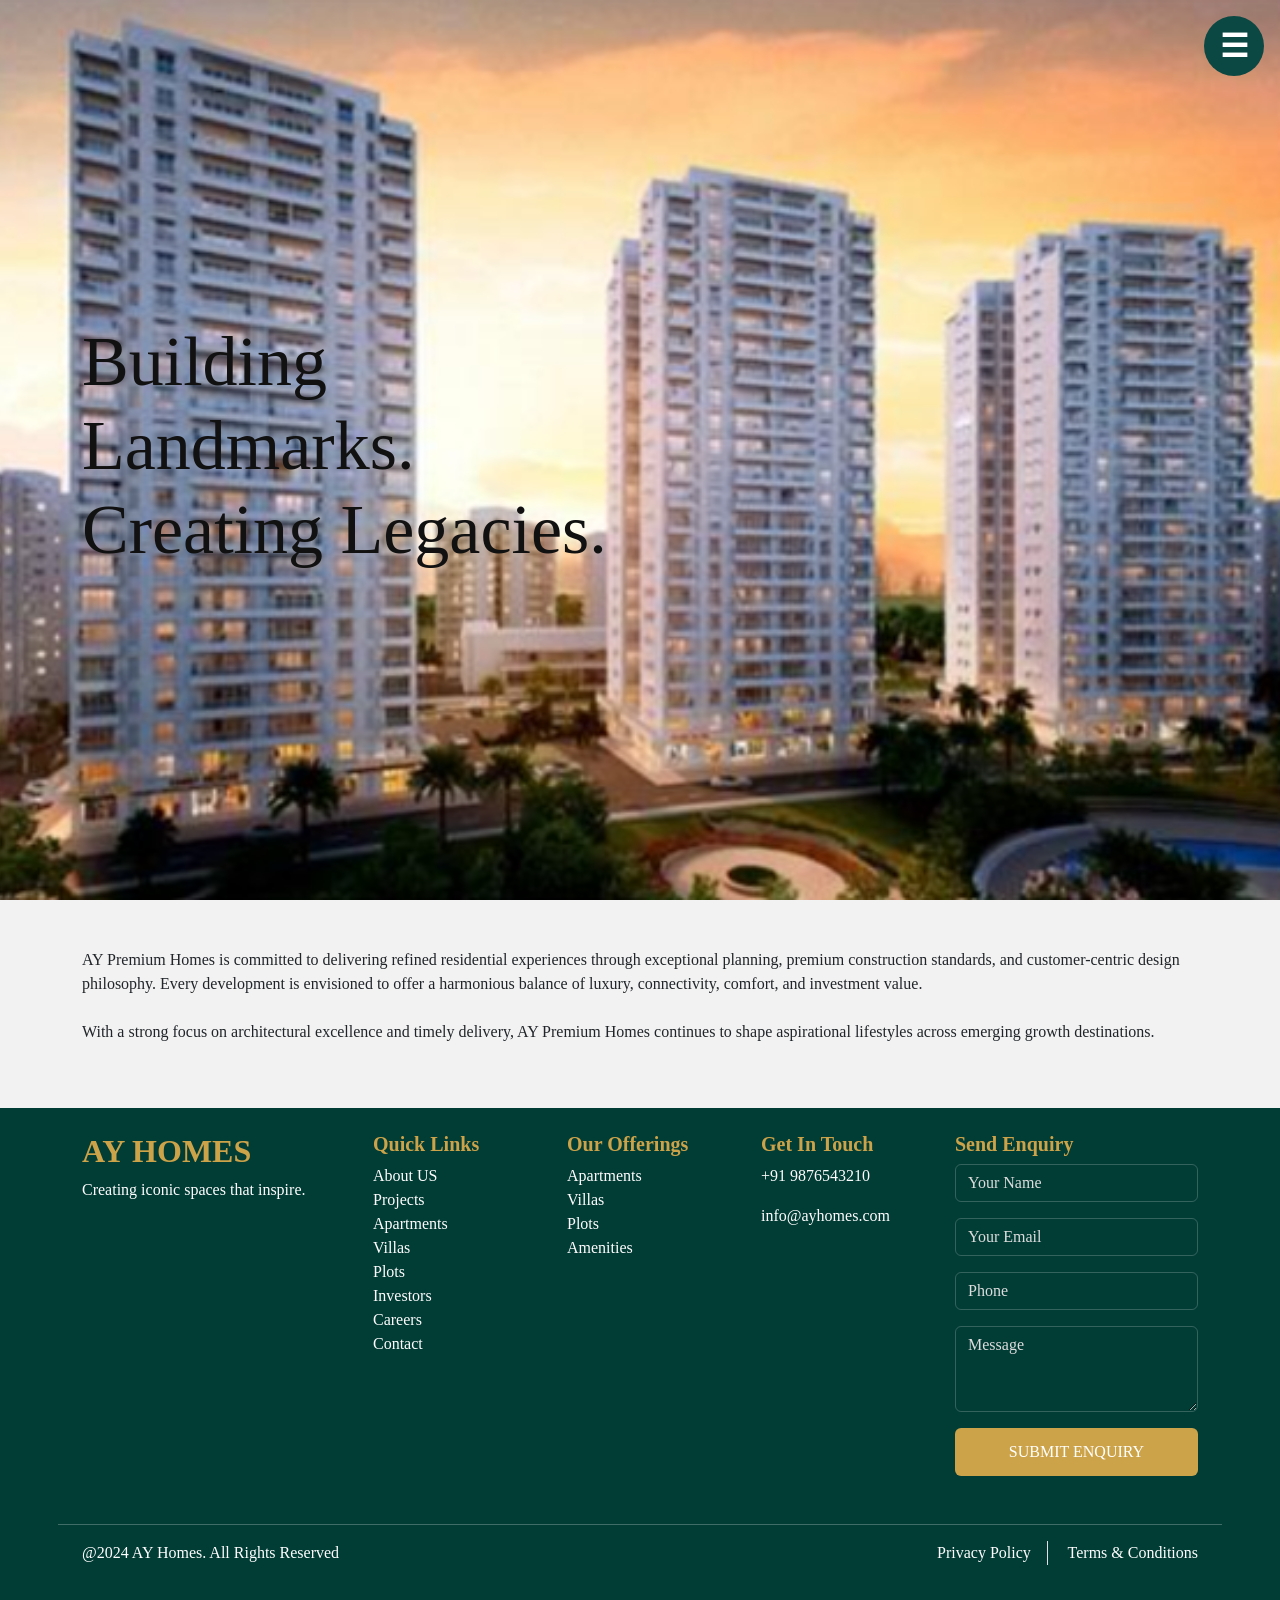
==== aboutus.html @ ff1062f6 "Added enquiry popup modal" ====
<!doctype html>
<html lang="en">
  <head>
    <meta charset="UTF-8" />
    <meta name="viewport" content="width=device-width, initial-scale=1.0" />
    <title>Real Estate about us</title>
    <link
      href="https://cdn.jsdelivr.net/npm/bootstrap@5.3.3/dist/css/bootstrap.min.css"
      rel="stylesheet"
    />
    <link
      rel="stylesheet"
      href="https://cdn.jsdelivr.net/npm/bootstrap-icons@1.11.3/font/bootstrap-icons.css"
    />

    <link rel="stylesheet" href="styles/style.css" />
  </head>
  <body>
    <div id="header"></div>

    <div class="overlay"></div>
    <section class="about-section">
      <div class="container position-relative">
        <div class="row align-items-center min-vh-100">
          <div class="col-lg-6 text-content pt-5 pt-lg-7 pb-5 pb-lg-7">
            <h1>
              Building Landmarks. <br />
              Creating Legacies.
            </h1>
          </div>

          <div class="col-lg-6"></div>
        </div>
      </div>
    </section>
    <section class="bg-grey py-5">
      <div class="container">
        <p>
          AY Premium Homes is committed to delivering refined residential experiences through exceptional planning, premium construction standards, and customer-centric design philosophy. Every development is envisioned to offer a harmonious balance of luxury, connectivity, comfort, and investment value.
        <br><br> 
        With a strong focus on architectural excellence and timely delivery, AY Premium Homes continues to shape aspirational lifestyles across emerging growth destinations.

        </p>
      </div>
    </section>
    <div id="footer"></div>
    <script src="./js/index.js"></script>
    <script src="https://cdn.jsdelivr.net/npm/bootstrap@5.3.3/dist/js/bootstrap.bundle.min.js"></script>
  </body>
</html>
---- styles/style.css ----
* {
    margin: 0;
    padding: 0;
    box-sizing: border-box;
}

body {
    font-family: cinzel;
}

/* nav button */
.offcanvas{
    background: #0B4843; 
}
.menu-circle {
  width: 60px;
  height: 60px;
  border: none;
  border-radius: 50%;
  background: #0B4843;
  color: #fff;
  font-size: 32px;
  font-weight: bold;
  cursor: pointer;
  position: fixed;
  top: 20px;
  right: 20px;
  z-index: 2000; /* stays above offcanvas */
}

.menu-link {
  color: white;
  text-decoration: none;
  display: block;
  padding: 12px 0;
  font-size: 18px;
}

.menu-link:hover{
    color: #ffd700;
}

/* Navbar */
.custom-navbar {
    position: absolute;
    width: 100%;
    z-index: 1000;
    padding-top: 20px;
}

.navbar-nav .nav-link {
    color: #222;
    font-weight: 600;
    font-size: 14px;
    margin: 0 10px;
}

 .enquiry-btn {
    background: #caab3c;
    color: #fff;
    padding: 12px 24px;
    border-radius: 4px;
    font-weight: 600;
}

.enquiry-btn:hover {
    background: #c4912e;
    color: #fff;
} 

/* side enquiry button */

.floating-buttons{
    position: fixed;
    bottom: 30px;
    right: 30px;
    display: flex;
    flex-direction: column;
    gap: 12px;
    z-index: 9999;
}

.float-btn{
    width: 55px;
    height: 55px;
    border-radius: 50%;
    display: flex;
    align-items: center;
    justify-content: center;
    color: #fff;
    font-size: 24px;
    text-decoration: none;
    box-shadow: 0 4px 10px rgba(0,0,0,.2);
    transition: .3s;
}

.float-btn:hover{
    transform: scale(1.1);
    color: #fff;
}

.enquiry-btn{
    background: #ffc107;
}

.whatsapp-btn{
    background: #25D366;
}

.chatbot-btn{
    background: #198754;
}

/* Hero */
.hero-section {
    position: relative;
    min-height: 70vh;
    background: url('../images/landingPage2.png') center center/cover no-repeat;
}

.about-section{
    position: relative;
    min-height: 100vh;
    background: url('../images/aboutus.png') center center/cover no-repeat;
}

.bg-grey {
    background-color: #f2f2f2;
}

.overlay {
    position: absolute;
    inset: 0;
    /* background:rgba(255,255,255,0.35); */
}

.text-content {
    z-index: 2;
}

.text-content h1 {
    font-size: 70px;
    line-height: 1.2;
    color: #111;
    font-weight: 300;
}

.text-content span {
    color: #caab3c;
    ;
}

.text-content p {
    font-size: 18px;
    color: #444;
    line-height: 1.8;
}

.explore-btn {
    background: #005c50;
    color: #fff;
    padding: 14px 28px;
    border-radius: 4px;
    font-weight: 600;
}

.explore-btn span {
    color: #caab3c;
}

.explore-btn:hover {
    background: #084843;
    color: #fff;
}

/* Stats Bar */
.stats-bar {
    position: absolute;
    bottom: 0;
    width: 100%;
    background: #004f46;
    color: #d8b46b;
    padding: 30px 0;
}

.stat-item {
    border-right: 1px solid rgba(255, 255, 255, 0.2);
}

.why-section col-lg-2{
border-right: 1px solid #d8b46b;
}

.stat-item:last-child {
    border-right: none;
}

.stat-item h2 {
    font-size: 42px;
    font-weight: 700;
}

.stat-item p {
    color: #fff;
    margin: 0;
    font-size: 14px;
    font-weight: 500;
}

.gold-line {
    /* width: 150px; */
    height: 2px;
    background: linear-gradient(to right,
            transparent,
            #d4af37,
            transparent);
    margin: 20px 0;
}

/* //////////////////////////////////////////////////// */

.section-title {
    font-weight: 600;
    letter-spacing: 1px;
}

.gold {
    color: #cda349;
}

.gold-link {
    color: #cda349;
    text-decoration: none;
    font-weight: 600;
}

.project-card {
    border: none;
    box-shadow: 0 3px 15px rgba(0, 0, 0, .08);
}

.project-card img {
    height: 250px;
    object-fit: cover;
}

.project-card a {
    color: #cda349;
    text-decoration: none;
    font-weight: 600;
}

.why-section {
    background: #faf8f3;
}

.why-section h6 {
    margin-top: 15px;
    font-weight: 600;
}

.amenities-section {
    background: #01463e;
    color: #fff;
}

.btn-gold {
    background: #cda349;
    color: #fff;
    border: none;
    padding: 12px 30px;
}

.btn-gold:hover {
    background: #b48b36;
    color: #fff;
}

.testimonial-card {
    background: #01463e;
    color: #fff;
    padding: 40px;
    border-radius: 15px;
    height: 100%;
}

.footer-section {
    background: #013c35;
    color: #fff;
}

.footer-section .form-control {
    background: transparent;
    border: 1px solid rgba(255, 255, 255, .2);
    color: #fff;
}

.footer-section .form-control::placeholder {
    color: #ddd;
}

.logo {
    color: #cda349;
    font-weight: 700;
}

/* enquiry modal */

.enquiry-floating{
    background: #ffc107;
    color: #fff;
    border-radius: 50%;
    display:flex;
    align-items:center;
    justify-content:center;
    font-size:24px;
    text-decoration:none;
    z-index:9999;
    box-shadow:0 5px 15px rgba(0,0,0,.2);
}

.enquiry-floating:hover{
    transform: scale(1.1);
    transition: .3s;
}


@media(max-width:768px) {

    .section-title {
        font-size: 24px;
    }

    .project-card img {
        height: 220px;
    }

    .testimonial-card {
        margin-top: 20px;
    }

      .text-content h1 {
        font-size: 40px;
    }

    .stats-bar {
        position: relative;
    }

    .stat-item {
        border-right: none;
        border-bottom: 1px solid rgba(255, 255, 255, 0.15);
        padding: 15px 0;
    }
}

@media (min-width: 992px) {
    .pt-lg-7 {
        padding-top: 8rem !important;
    }

    .pb-lg-7 {
        padding-bottom: 8rem !important;
    }
     .hero-section {
        height: 900px; /* Desktop */
    }
}
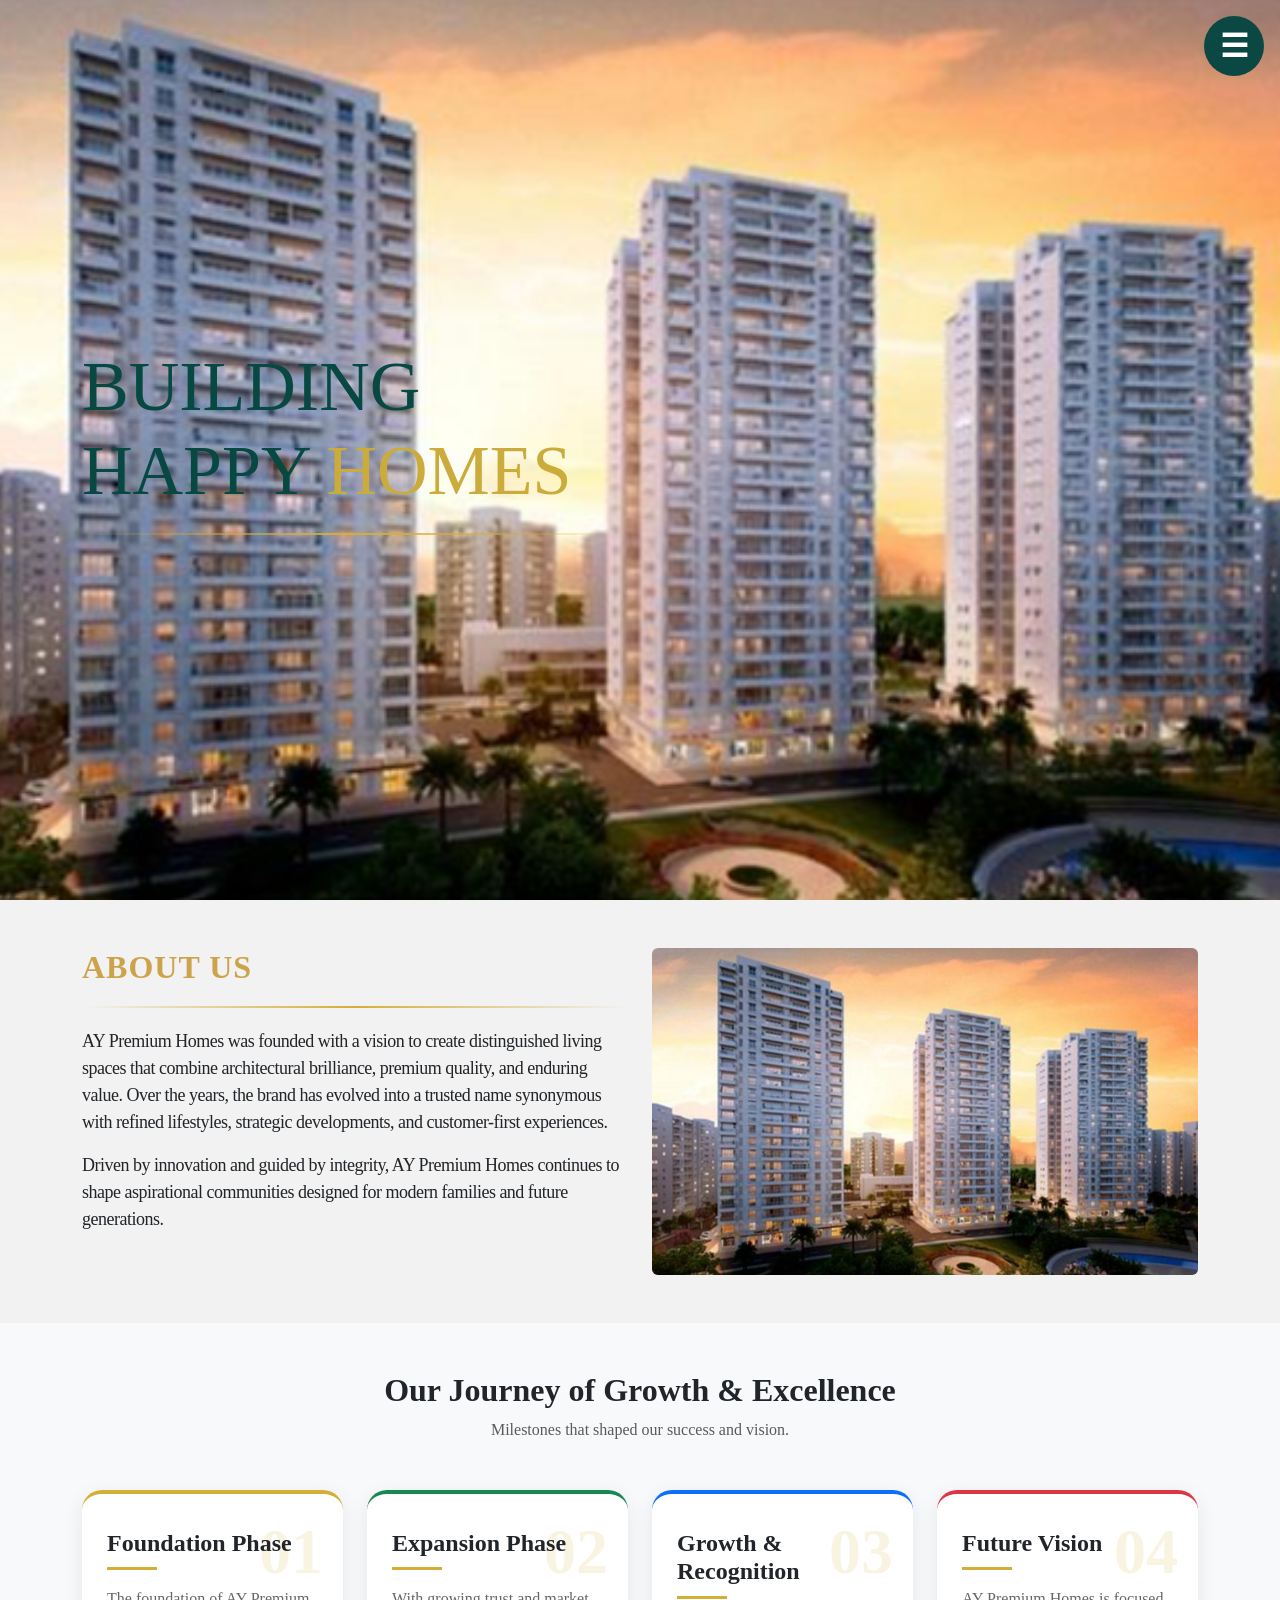
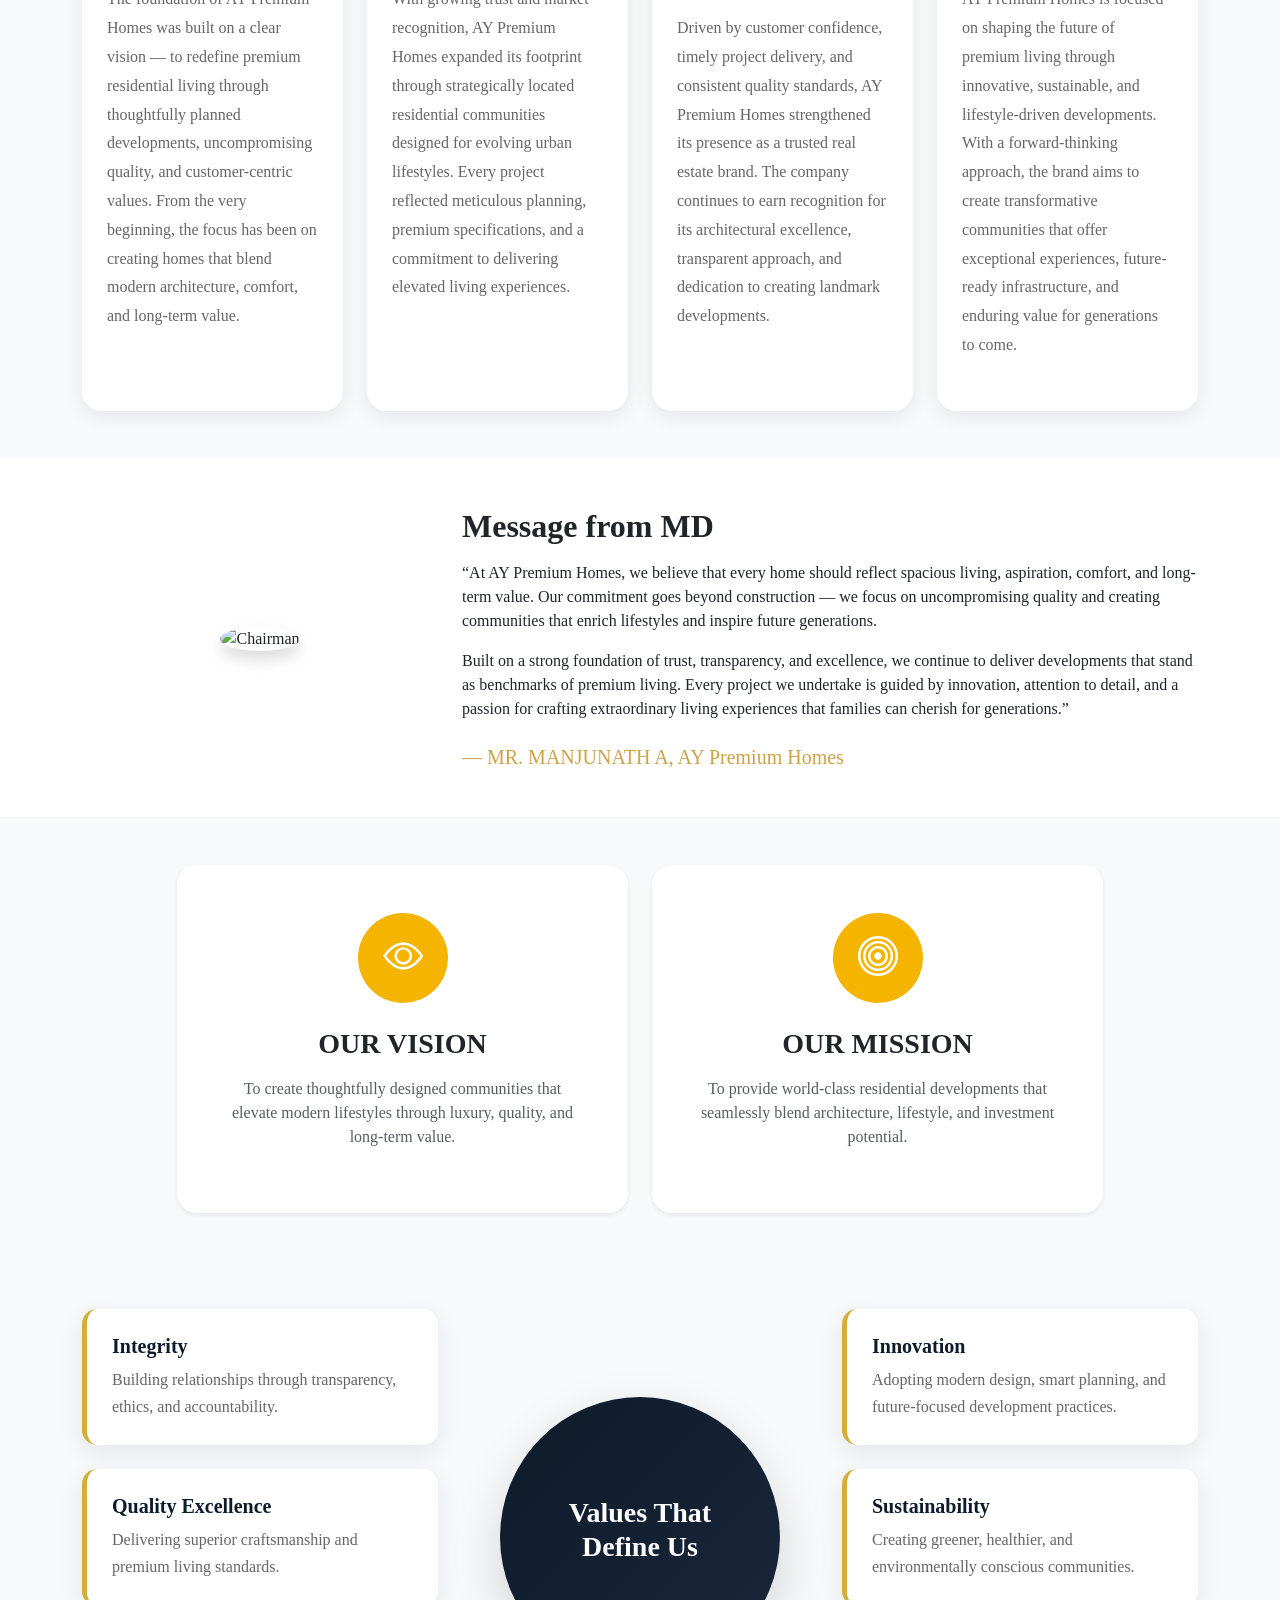
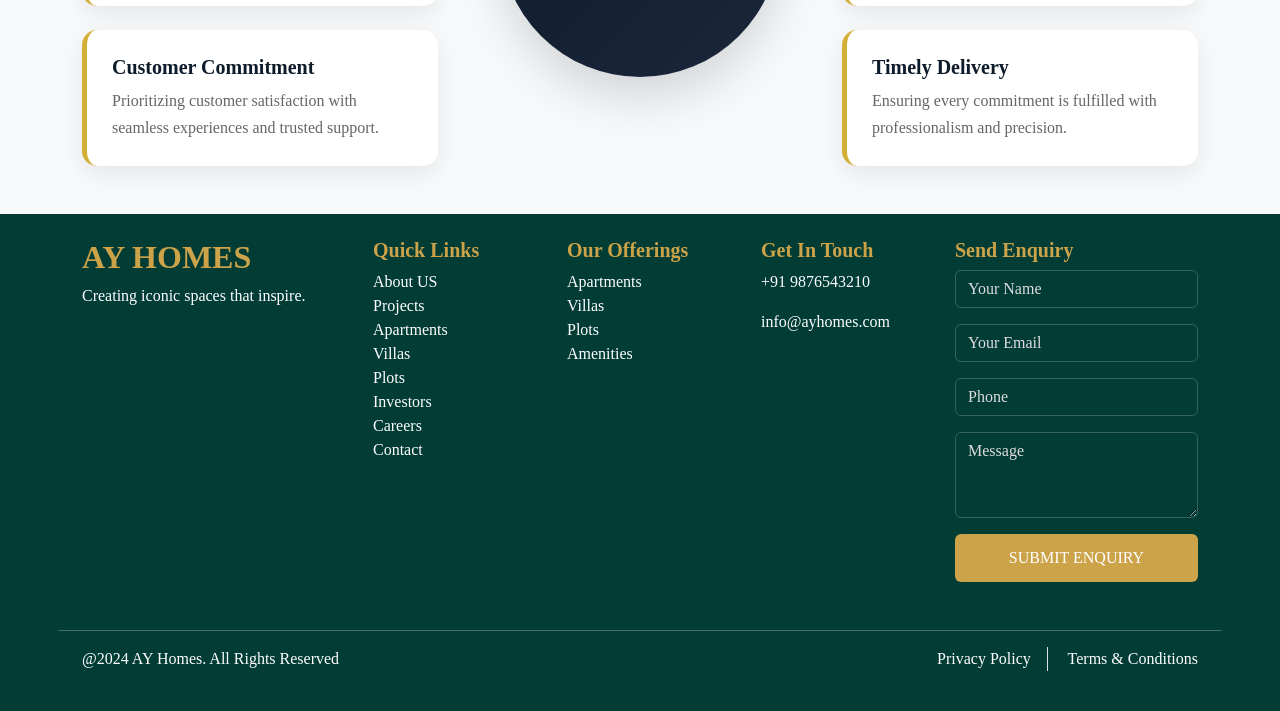
==== commit 83f063e2: "effects and about us added" ====
--- a/aboutus.html
+++ b/aboutus.html
@@ -1,50 +1,345 @@
 <!doctype html>
 <html lang="en">
-  <head>
-    <meta charset="UTF-8" />
-    <meta name="viewport" content="width=device-width, initial-scale=1.0" />
-    <title>Real Estate about us</title>
-    <link
-      href="https://cdn.jsdelivr.net/npm/bootstrap@5.3.3/dist/css/bootstrap.min.css"
-      rel="stylesheet"
-    />
-    <link
-      rel="stylesheet"
-      href="https://cdn.jsdelivr.net/npm/bootstrap-icons@1.11.3/font/bootstrap-icons.css"
-    />
-
-    <link rel="stylesheet" href="styles/style.css" />
-  </head>
-  <body>
-    <div id="header"></div>
-
-    <div class="overlay"></div>
-    <section class="about-section">
-      <div class="container position-relative">
-        <div class="row align-items-center min-vh-100">
-          <div class="col-lg-6 text-content pt-5 pt-lg-7 pb-5 pb-lg-7">
-            <h1>
-              Building Landmarks. <br />
-              Creating Legacies.
-            </h1>
-          </div>
-
-          <div class="col-lg-6"></div>
-        </div>
+
+<head>
+  <meta charset="UTF-8" />
+  <meta name="viewport" content="width=device-width, initial-scale=1.0" />
+  <title>Real Estate about us</title>
+  <link href="https://cdn.jsdelivr.net/npm/bootstrap@5.3.3/dist/css/bootstrap.min.css" rel="stylesheet" />
+  <link rel="stylesheet" href="https://cdn.jsdelivr.net/npm/bootstrap-icons@1.11.3/font/bootstrap-icons.css" />
+  <link rel="stylesheet" href="https://unpkg.com/aos@2.3.4/dist/aos.css">
+  <link rel="stylesheet" href="styles/style.css" />
+</head>
+
+<body>
+  <div id="header"></div>
+
+  <div class="overlay"></div>
+  <section class="about-section">
+    <div class="container position-relative">
+      <div class="row align-items-center min-vh-100">
+        <div class="col-lg-6 text-content pt-5 pt-lg-7 pb-5 pb-lg-7 ">
+          <h1 class="core-color" data-aos="zoom-in" data-aos-delay="100">
+            BUILDING HAPPY<span> HOMES</span>
+          </h1>
+          <div class="gold-line" data-aos="zoom-in" data-aos-delay="200"></div>
+        </div>
+
+
+        <div class="col-lg-6"></div>
       </div>
-    </section>
-    <section class="bg-grey py-5">
-      <div class="container">
-        <p>
-          AY Premium Homes is committed to delivering refined residential experiences through exceptional planning, premium construction standards, and customer-centric design philosophy. Every development is envisioned to offer a harmonious balance of luxury, connectivity, comfort, and investment value.
-        <br><br> 
-        With a strong focus on architectural excellence and timely delivery, AY Premium Homes continues to shape aspirational lifestyles across emerging growth destinations.
-
-        </p>
+    </div>
+  </section>
+  <section class="bg-grey py-5 aboutus-content" data-aos="fade-up">
+    <div class="container">
+      <div class="row">
+        <div class="col-lg-6" data-aos="fade-right" data-aos-delay="100">
+          <h2 class="section-title gold">ABOUT US</h2>
+          <div class="gold-line" data-aos="zoom-in" data-aos-delay="200"></div>
+          <p>
+            AY Premium Homes was founded with a vision to create distinguished living spaces that combine architectural
+            brilliance, premium quality, and enduring value. Over the years, the brand has evolved into a trusted name
+            synonymous with refined lifestyles, strategic developments, and customer-first experiences.
+          </p>
+          <p>Driven by innovation and guided by integrity, AY Premium Homes continues to shape aspirational communities
+            designed for modern families and future generations.</p>
+        </div>
+
+        <div class="col-lg-6" data-aos="fade-left" data-aos-delay="200">
+          <img src="./images/aboutus.png" alt="About Us Image" class="img-fluid rounded" />
+        </div>
       </div>
-    </section>
-    <div id="footer"></div>
-    <script src="./js/index.js"></script>
-    <script src="https://cdn.jsdelivr.net/npm/bootstrap@5.3.3/dist/js/bootstrap.bundle.min.js"></script>
-  </body>
-</html>
+    </div>
+  </section>
+
+ 
+  <section class="py-5 bg-light">
+    <div class="container">
+
+        <div class="text-center mb-5">
+            <h2 class="fw-bold">Our Journey of Growth & Excellence</h2>
+            <p class="text-muted">
+                Milestones that shaped our success and vision.
+            </p>
+        </div>
+
+        <div class="row g-4">
+
+            <!-- Phase 1 -->
+            <div class="col-lg-3 col-md-6">
+                <div class="journey-card">
+                    <span class="phase-no">01</span>
+                    <h4>Foundation Phase</h4>
+                    <p>
+                        The foundation of AY Premium Homes was built on a clear vision — to redefine premium residential living through thoughtfully planned developments, uncompromising quality, and customer-centric values. From the very beginning, the focus has been on creating homes that blend modern architecture, comfort, and long-term value.
+                    </p>
+                </div>
+            </div>
+
+            <!-- Phase 2 -->
+            <div class="col-lg-3 col-md-6">
+                <div class="journey-card">
+                    <span class="phase-no">02</span>
+                    <h4>Expansion Phase</h4>
+                    <p>
+                       With growing trust and market recognition, AY Premium Homes expanded its footprint through strategically located residential communities designed for evolving urban lifestyles. Every project reflected meticulous planning, premium specifications, and a commitment to delivering elevated living experiences.
+                    </p>
+                </div>
+            </div>
+
+            <!-- Phase 3 -->
+            <div class="col-lg-3 col-md-6">
+                <div class="journey-card">
+                    <span class="phase-no">03</span>
+                    <h4>Growth & Recognition</h4>
+                    <p>
+                       Driven by customer confidence, timely project delivery, and consistent quality standards, AY Premium Homes strengthened its presence as a trusted real estate brand. The company continues to earn recognition for its architectural excellence, transparent approach, and dedication to creating landmark developments.
+                    </p>
+                </div>
+            </div>
+
+            <!-- Phase 4 -->
+            <div class="col-lg-3 col-md-6">
+                <div class="journey-card">
+                    <span class="phase-no">04</span>
+                    <h4>Future Vision</h4>
+                    <p>
+                      AY Premium Homes is focused on shaping the future of premium living through innovative, sustainable, and lifestyle-driven developments. With a forward-thinking approach, the brand aims to create transformative communities that offer exceptional experiences, future-ready infrastructure, and enduring value for generations to come.
+                    </p>
+                </div>
+            </div>
+
+        </div>
+
+    </div>
+</section>
+
+  <section>
+    <div class="container py-5">
+    <div class="row align-items-center">
+
+        <div class="col-lg-4 text-center">
+            <img src="images/chairman.jpg"
+                 class="img-fluid rounded-circle shadow"
+                 alt="Chairman">
+        </div>
+
+        <div class="col-lg-8">
+            <h2 class="fw-bold mb-3">Message from MD</h2>
+            <p>
+                “At AY Premium Homes, we believe that every home should reflect spacious living, aspiration, comfort, and long-term value. Our commitment goes beyond construction — we focus on uncompromising quality and creating communities that enrich lifestyles and inspire future generations.
+            </p>
+
+            <p>
+              Built on a strong foundation of trust, transparency, and excellence, we continue to deliver developments that stand as benchmarks of premium living. Every project we undertake is guided by innovation, attention to detail, and a passion for crafting extraordinary living experiences that families can cherish for generations.”
+            </p>
+
+            <h5 class="mt-4 mb-0 gold">— MR. MANJUNATH A, AY Premium Homes </h5>
+        </div>
+
+    </div>
+</div>
+  </section>
+
+  <section class="py-5 bg-light">
+    <div class="container">
+
+        <!-- <div class="text-center mb-5">
+            <h2 class="fw-bold">Vision & Mission</h2>
+            <p class="text-muted">
+                Driven by purpose, guided by excellence.
+            </p>
+        </div> -->
+
+        <div class="row g-4 justify-content-center">
+
+            <!-- Vision Card -->
+            <div class="col-lg-5">
+                <div class="card border-0 shadow-sm h-100 vision-card">
+                    <div class="card-body text-center p-5">
+                        <div class="icon-box mb-4">
+                            <i class="bi bi-eye fs-1"></i>
+                        </div>
+
+                        <h3 class="fw-bold mb-3">OUR VISION</h3>
+
+                        <p class="text-muted">
+                           To create thoughtfully designed communities that elevate modern lifestyles through luxury, quality, and long-term value. 
+                        </p>
+                    </div>
+                </div>
+            </div>
+
+            <!-- Mission Card -->
+            <div class="col-lg-5">
+                <div class="card border-0 shadow-sm h-100 vision-card">
+                    <div class="card-body text-center p-5">
+                        <div class="icon-box mb-4">
+                            <i class="bi bi-bullseye fs-1"></i>
+                        </div>
+
+                        <h3 class="fw-bold mb-3">OUR MISSION</h3>
+
+                        <p class="text-muted">
+                            To provide world-class residential developments that seamlessly blend architecture, lifestyle, and investment potential.
+                        </p>
+                    </div>
+                </div>
+            </div>
+
+        </div>
+
+    </div>
+</section>
+
+<section class="values-section py-5">
+    <div class="container">
+
+        <!-- <div class="text-center mb-5">
+            <h2 class="fw-bold">Values That Define Us</h2>
+            <p class="text-muted">The principles that drive our success.</p>
+        </div> -->
+
+        <div class="row align-items-center">
+
+            <!-- Left Side -->
+            <div class="col-lg-4">
+                <div class="value-card mb-4">
+                    <h5>Integrity</h5>
+                    <p>Building relationships through transparency, ethics, and accountability.</p>
+                </div>
+
+                <div class="value-card mb-4">
+                    <h5>Quality Excellence</h5>
+                    <p>Delivering superior craftsmanship and premium living standards.</p>
+                </div>
+
+                <div class="value-card">
+                    <h5>Customer Commitment</h5>
+                    <p>Prioritizing customer satisfaction with seamless experiences and trusted support.</p>
+                </div>
+            </div>
+
+            <!-- Center Circle -->
+            <div class="col-lg-4 text-center">
+                <div class="center-circle">
+                    <h3>Values That Define Us</h3>
+                    <!-- <p>Building Trust.<br>Creating Excellence.</p> -->
+                </div>
+            </div>
+
+            <!-- Right Side -->
+            <div class="col-lg-4">
+               
+                <div class="value-card mb-4">
+                    <h5>Innovation</h5>
+                    <p>Adopting modern design, smart planning, and future-focused development practices.</p>
+                </div>
+
+                <div class="value-card mb-4">
+                    <h5>Sustainability</h5>
+                    <p>Creating greener, healthier, and environmentally conscious communities.</p>
+                </div>
+
+                 <div class="value-card ">
+                    <h5>Timely Delivery</h5>
+                    <p>Ensuring every commitment is fulfilled with professionalism and precision.</p>
+                </div>
+
+            </div>
+
+        </div>
+
+    </div>
+</section>
+
+
+<!-- <section class="py-5 bg-light">
+    <div class="container">
+
+        <div class="text-center mb-5">
+            <h2 class="fw-bold">Values That Define Us</h2>
+            <p class="text-muted">
+                The principles that guide every decision and project we undertake.
+            </p>
+        </div>
+
+        <div class="row g-4">
+
+            <div class="col-lg-4 col-md-6">
+                <div class="value-card">
+                    <h4>Integrity</h4>
+                    <p>
+                        Building relationships through transparency, ethics, and accountability.
+                    </p>
+                </div>
+            </div>
+
+            <div class="col-lg-4 col-md-6">
+                <div class="value-card">
+                    <h4>Quality Excellence</h4>
+                    <p>
+                        Delivering superior craftsmanship and premium living standards.
+                    </p>
+                </div>
+            </div>
+
+            <div class="col-lg-4 col-md-6">
+                <div class="value-card">
+                    <h4>Customer Commitment</h4>
+                    <p>
+                        Prioritizing customer satisfaction with seamless experiences and trusted support.
+                    </p>
+                </div>
+            </div>
+
+          <div class="col-lg-4 col-md-6">
+                <div class="value-card">
+                    <h4>Innovation</h4>
+                    <p>
+                        We embrace modern ideas and technologies to create better living spaces.
+                    </p>
+                </div>
+            </div>
+
+            <div class="col-lg-4 col-md-6">
+                <div class="value-card">
+                    <h4>Sustainability</h4>
+                    <p>
+                      Creating greener, healthier, and environmentally conscious communities.
+                    </p>
+                </div>
+            </div>
+
+            
+            <div class="col-lg-4 col-md-6">
+                <div class="value-card">
+                    <h4>Timely Delivery</h4>
+                    <p>
+                       Ensuring every commitment is fulfilled with professionalism and precision.
+                    </p>
+                </div>
+            </div>
+
+        </div>
+
+    </div>
+</section> -->
+
+  <div id="footer"></div>
+  <script src="./js/index.js"></script>
+  <script src="https://unpkg.com/aos@2.3.4/dist/aos.js"></script>
+
+  <script>
+    AOS.init({
+      duration: 1200,
+      easing: 'ease-in-out',
+      once: false,
+      mirror: true
+    });
+  </script>
+
+  <script src="https://cdn.jsdelivr.net/npm/bootstrap@5.3.3/dist/js/bootstrap.bundle.min.js"></script>
+</body>
+
+</html>
--- a/styles/style.css
+++ b/styles/style.css
@@ -1,3 +1,6 @@
+html {
+    scroll-behavior: smooth;
+}
 * {
     margin: 0;
     padding: 0;
@@ -5,8 +8,13 @@
 }
 
 body {
+    animation: pageLoad 1s ease-in-out;
     font-family: cinzel;
-}
+    overflow-x: hidden;
+}
+
+/* fade up animation for full pages */
+
 
 /* nav button */
 .offcanvas{
@@ -40,6 +48,31 @@
     color: #ffd700;
 }
 
+/* completed, ongoing tab buttons */
+.nav-pills .nav-link {
+    background: #d4af37;
+    color: #fff;
+    border-radius: 50px;
+    border: 2px solid #fff;
+    font-size: 20px;
+    font-weight: 600;
+    padding: 15px 40px;
+    min-width: 220px;
+    text-align: center;
+    transition: all 0.3s ease;
+}
+
+.nav-pills .nav-link.active {
+    background: #0B4843;
+    color: #fff;
+    border-color: #fff;
+}
+
+.nav-pills .nav-link:hover {
+    background: #0B4843;
+    color: #fff;
+}
+
 /* Navbar */
 .custom-navbar {
     position: absolute;
@@ -124,6 +157,141 @@
     background: url('../images/aboutus.png') center center/cover no-repeat;
 }
 
+/* aboutus page */
+
+.core-color{
+    color:#0B4843;
+}
+
+.aboutus-content{
+    font-size: 18px;
+    font-weight: 400;
+    letter-spacing: -0.5px;
+}
+
+.values-section {
+    background: #f8f9fa;
+}
+
+.center-circle {
+    width: 280px;
+    height: 280px;
+    margin: auto;
+    border-radius: 50%;
+    background: linear-gradient(135deg, #0d1b2a, #1b263b);
+    color: #fff;
+    display: flex;
+    flex-direction: column;
+    justify-content: center;
+    padding: 30px;
+    box-shadow: 0 20px 50px rgba(0,0,0,.15);
+}
+
+.center-circle h3 {
+    font-weight: 700;
+    margin-bottom: 15px;
+}
+
+.value-card {
+    background: #fff;
+    padding: 25px;
+    border-radius: 15px;
+    border-left: 5px solid #d4af37;
+    box-shadow: 0 8px 25px rgba(0,0,0,.08);
+    transition: 0.4s ease;
+}
+
+.value-card:hover {
+    transform: translateX(10px);
+    box-shadow: 0 15px 35px rgba(0,0,0,.15);
+}
+
+.value-card h5 {
+    font-weight: 700;
+    color: #0d1b2a;
+}
+
+.value-card p {
+    margin: 0;
+    color: #666;
+    line-height: 1.7;
+}
+
+.journey-card {
+    background: #fff;
+    padding: 35px 25px;
+    border-radius: 20px;
+    height: 100%;
+    position: relative;
+    overflow: hidden;
+    transition: all 0.4s ease;
+    box-shadow: 0 5px 20px rgba(0,0,0,0.08);
+}
+
+.journey-card:hover {
+    transform: translateY(-10px);
+    box-shadow: 0 20px 40px rgba(0,0,0,0.15);
+}
+
+.phase-no {
+    font-size: 4rem;
+    font-weight: 800;
+    color: rgba(212, 175, 55, 0.15);
+    position: absolute;
+    top: 10px;
+    right: 20px;
+}
+
+.journey-card h4 {
+    font-weight: 700;
+    margin-bottom: 15px;
+    position: relative;
+}
+
+.journey-card h4::after {
+    content: "";
+    width: 50px;
+    height: 3px;
+    background: #d4af37;
+    display: block;
+    margin-top: 10px;
+}
+
+.journey-card p {
+    color: #666;
+    line-height: 1.8;
+}
+
+
+.col-lg-3:nth-child(1) .journey-card { border-top: 4px solid #d4af37; }
+.col-lg-3:nth-child(2) .journey-card { border-top: 4px solid #198754; }
+.col-lg-3:nth-child(3) .journey-card { border-top: 4px solid #0d6efd; }
+.col-lg-3:nth-child(4) .journey-card { border-top: 4px solid #dc3545; }
+/* misson and vision */
+
+.vision-card {
+    border-radius: 20px;
+    transition: all 0.4s ease;
+}
+
+.vision-card:hover {
+    transform: translateY(-10px);
+    box-shadow: 0 20px 40px rgba(0,0,0,0.12) !important;
+}
+
+.icon-box {
+    width: 90px;
+    height: 90px;
+    margin: auto;
+    border-radius: 50%;
+    background: #f4b400;
+    display: flex;
+    align-items: center;
+    justify-content: center;
+    color: #fff;
+}
+
+
 .bg-grey {
     background-color: #f2f2f2;
 }
@@ -141,13 +309,13 @@
 .text-content h1 {
     font-size: 70px;
     line-height: 1.2;
-    color: #111;
+    /* color: #111; */
+    color:#084843;
     font-weight: 300;
 }
 
 .text-content span {
     color: #caab3c;
-    ;
 }
 
 .text-content p {
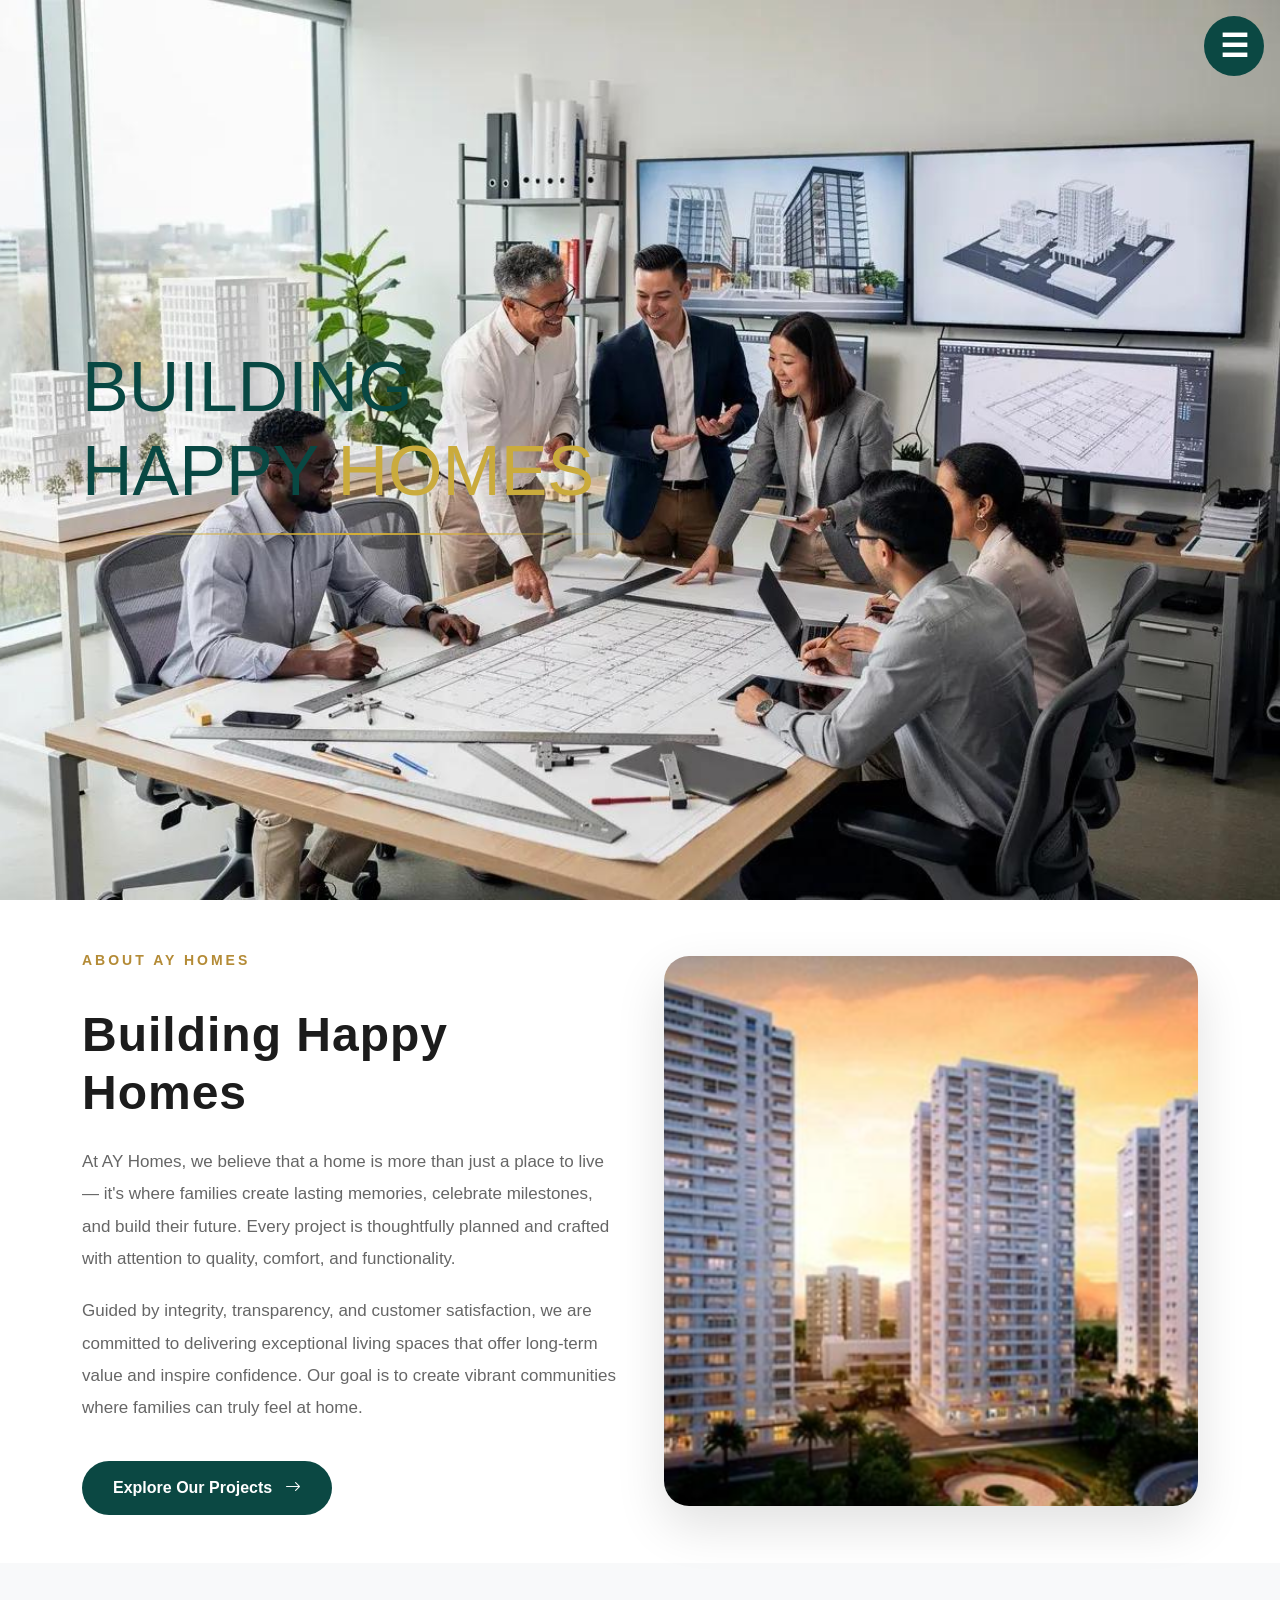
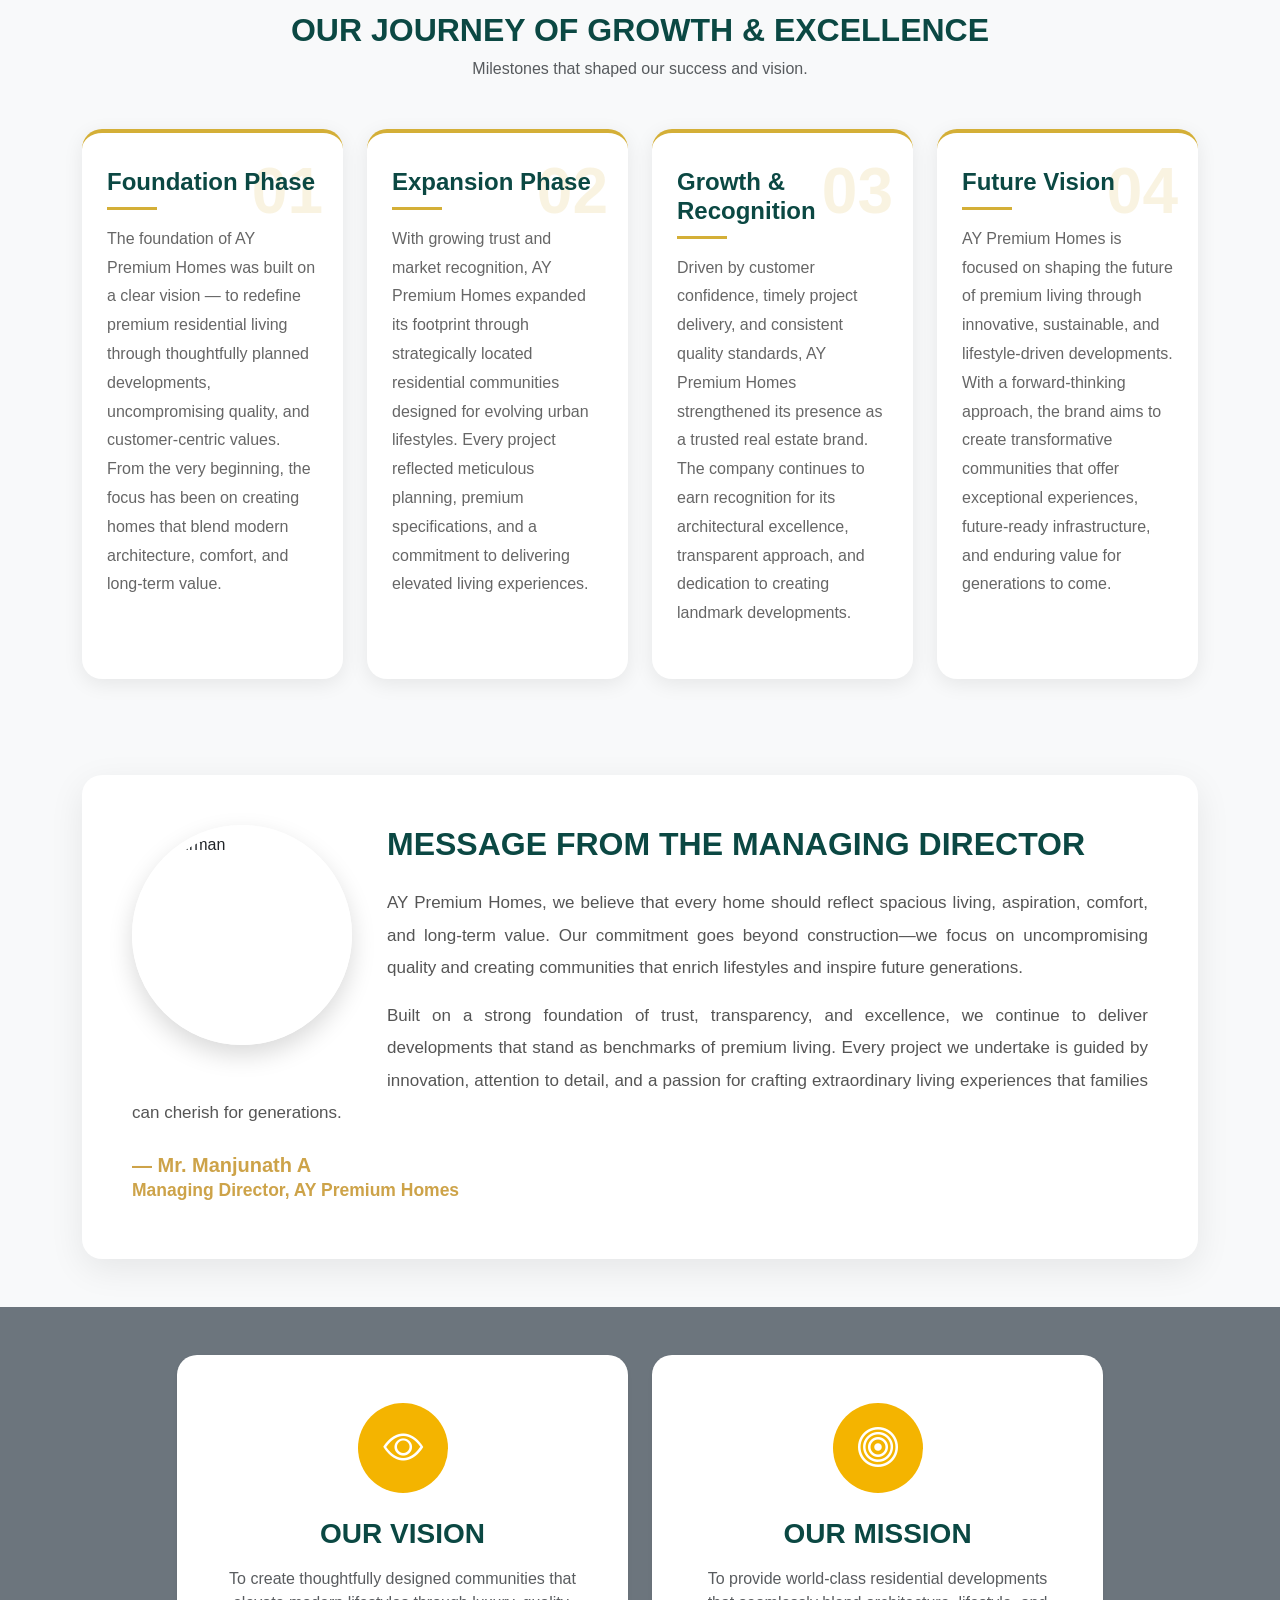
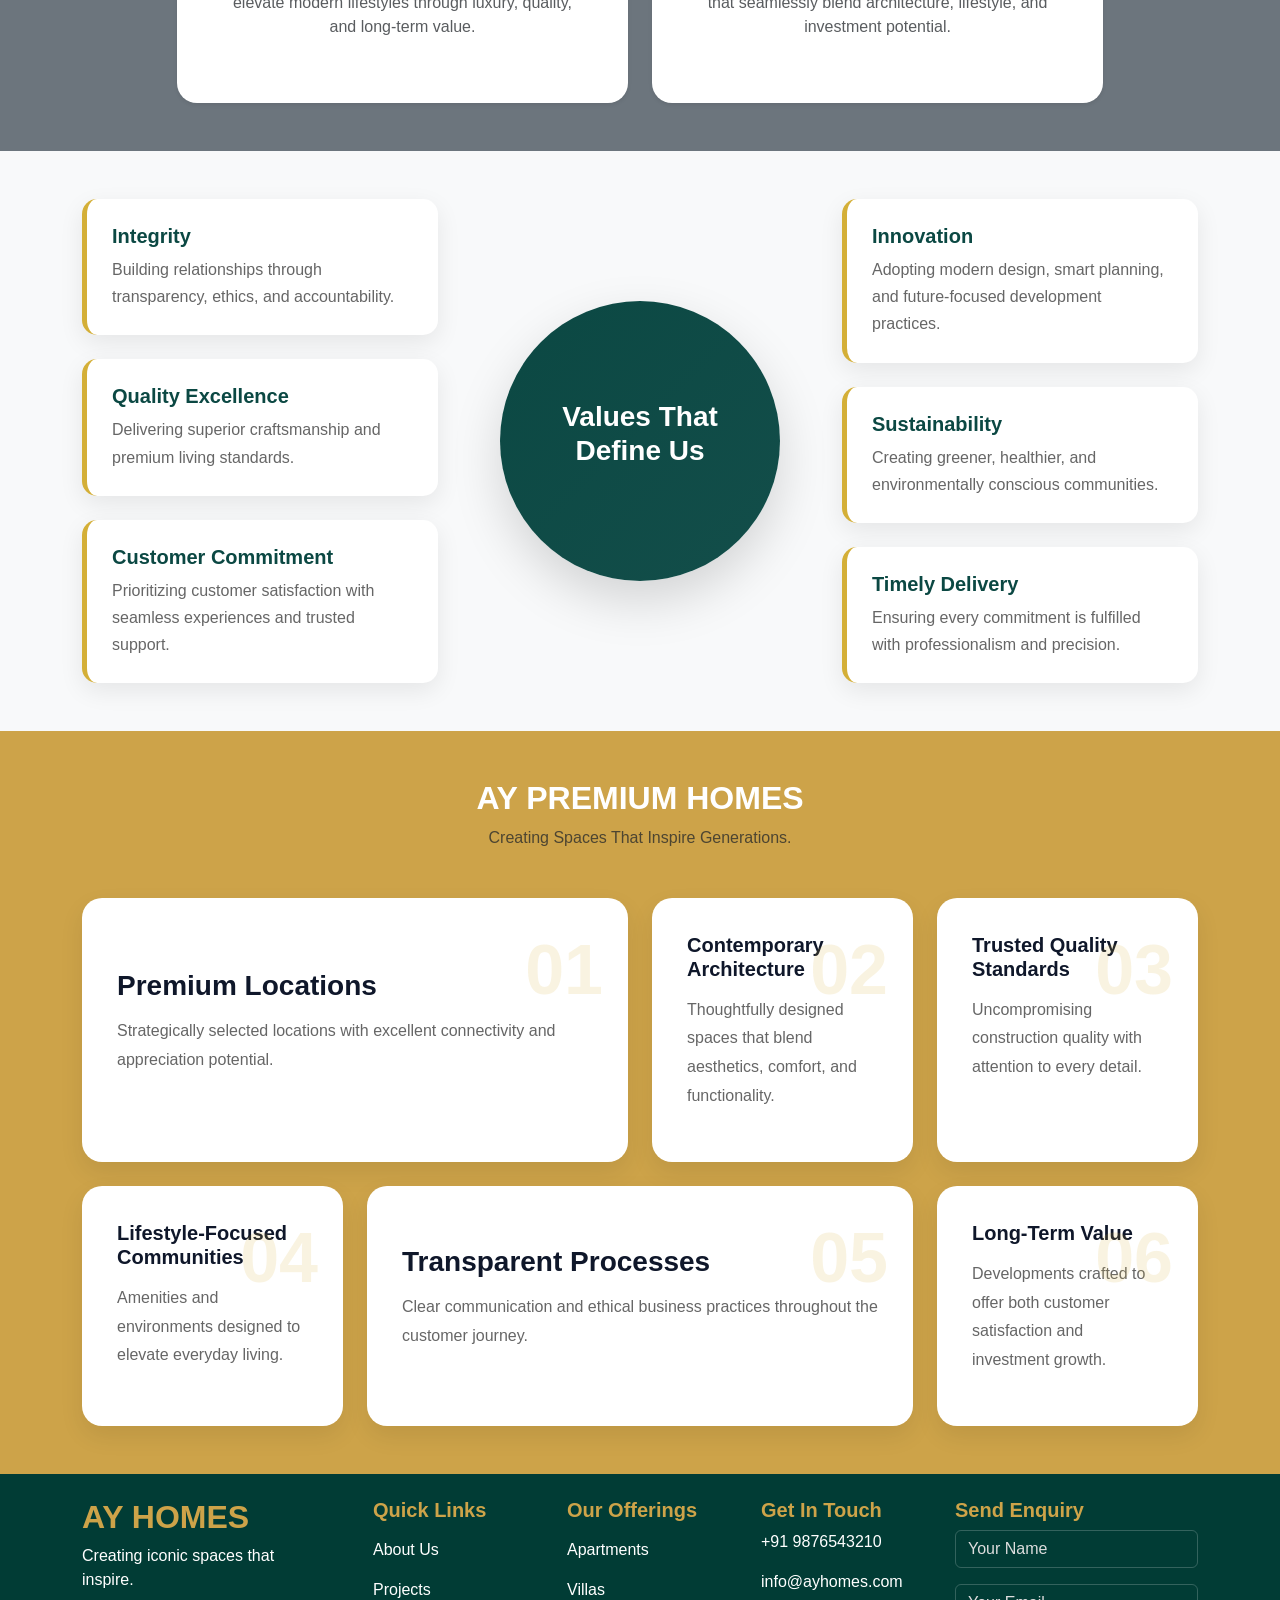
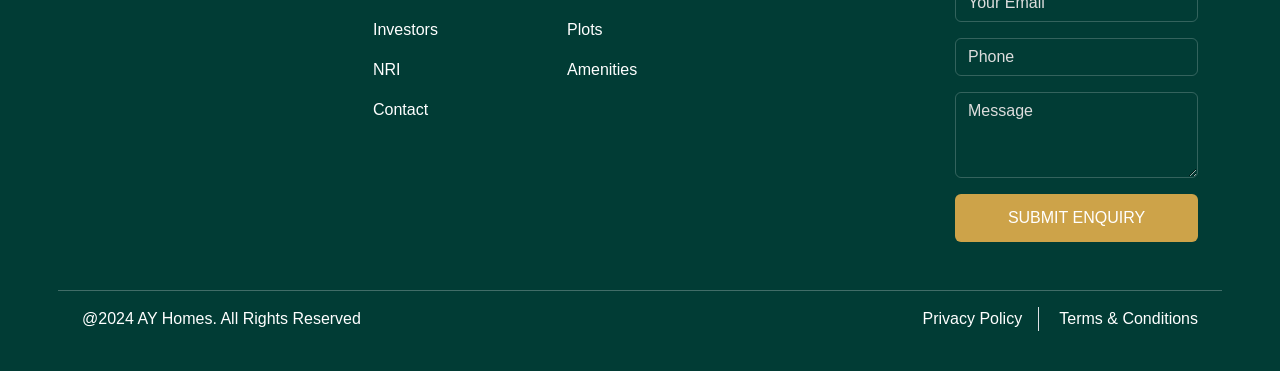
==== commit ad34e233: "nri, career has updated" ====
--- a/aboutus.html
+++ b/aboutus.html
@@ -8,6 +8,7 @@
   <link href="https://cdn.jsdelivr.net/npm/bootstrap@5.3.3/dist/css/bootstrap.min.css" rel="stylesheet" />
   <link rel="stylesheet" href="https://cdn.jsdelivr.net/npm/bootstrap-icons@1.11.3/font/bootstrap-icons.css" />
   <link rel="stylesheet" href="https://unpkg.com/aos@2.3.4/dist/aos.css">
+  <link rel="stylesheet" href="styles/aboutus.css" />
   <link rel="stylesheet" href="styles/style.css" />
 </head>
 
@@ -19,7 +20,7 @@
     <div class="container position-relative">
       <div class="row align-items-center min-vh-100">
         <div class="col-lg-6 text-content pt-5 pt-lg-7 pb-5 pb-lg-7 ">
-          <h1 class="core-color" data-aos="zoom-in" data-aos-delay="100">
+          <h1 data-aos="zoom-in" data-aos-delay="100">
             BUILDING HAPPY<span> HOMES</span>
           </h1>
           <div class="gold-line" data-aos="zoom-in" data-aos-delay="200"></div>
@@ -30,34 +31,88 @@
       </div>
     </div>
   </section>
-  <section class="bg-grey py-5 aboutus-content" data-aos="fade-up">
-    <div class="container">
-      <div class="row">
-        <div class="col-lg-6" data-aos="fade-right" data-aos-delay="100">
-          <h2 class="section-title gold">ABOUT US</h2>
-          <div class="gold-line" data-aos="zoom-in" data-aos-delay="200"></div>
-          <p>
-            AY Premium Homes was founded with a vision to create distinguished living spaces that combine architectural
-            brilliance, premium quality, and enduring value. Over the years, the brand has evolved into a trusted name
-            synonymous with refined lifestyles, strategic developments, and customer-first experiences.
-          </p>
-          <p>Driven by innovation and guided by integrity, AY Premium Homes continues to shape aspirational communities
-            designed for modern families and future generations.</p>
-        </div>
-
-        <div class="col-lg-6" data-aos="fade-left" data-aos-delay="200">
-          <img src="./images/aboutus.png" alt="About Us Image" class="img-fluid rounded" />
-        </div>
-      </div>
-    </div>
-  </section>
-
- 
+  
+ <!-- // about us content -->
+
+ <!-- Full Width Hero Statement -->
+
+<!-- ==========================
+     Building Happy Homes
+========================== -->
+<section class="building-homes py-5">
+    <div class="container">
+
+        <div class="row align-items-center g-5">
+
+            <!-- Left Content -->
+            <div class="col-lg-6">
+
+                <span class="section-subtitle">
+                    ABOUT AY HOMES
+                </span>
+
+                <h2 class="section-title">
+                    Building Happy Homes
+                </h2>
+
+                <p class="section-content">
+                    At AY Homes, we believe that a home is more than just a place to live—
+                    it's where families create lasting memories, celebrate milestones, and
+                    build their future. Every project is thoughtfully planned and crafted
+                    with attention to quality, comfort, and functionality.
+                </p>
+
+                <p class="section-content">
+                    Guided by integrity, transparency, and customer satisfaction, we are
+                    committed to delivering exceptional living spaces that offer long-term
+                    value and inspire confidence. Our goal is to create vibrant communities
+                    where families can truly feel at home.
+                </p>
+
+                <a href="projects.html" class="btn about-btn mt-3">
+                    Explore Our Projects
+                    <i class="bi bi-arrow-right ms-2"></i>
+                </a>
+
+            </div>
+
+            <!-- Right Image -->
+            <div class="col-lg-6">
+
+                <div class="about-image">
+
+                    <img src="./images/aboutus.png"
+                        class="img-fluid"
+                        alt="Building Happy Homes">
+
+                </div>
+
+            </div>
+
+        </div>
+
+    </div>
+</section>
+
+
+<!-- <section class="about-hero d-flex align-items-center text-center">
+    <div class="container">
+        <h1 class="hero-title text-white fw-bold"">
+            Building Trust. Creating Communities. Delivering Excellence.
+        </h1>
+
+        <p class="hero-text mt-4">
+            AY Premium Homes was founded with a vision to create distinguished living spaces that combine architectural brilliance, premium quality, and enduring value. Over the years, the brand has evolved into a trusted name synonymous with refined lifestyles, strategic developments, and customer-first experiences. <br><br>
+            Driven by innovation and guided by integrity, AY Premium Homes continues to shape aspirational communities designed for modern families and future generations.
+        </p>
+    </div>
+</section> -->
+
   <section class="py-5 bg-light">
     <div class="container">
 
         <div class="text-center mb-5">
-            <h2 class="fw-bold">Our Journey of Growth & Excellence</h2>
+            <h2 class="fw-bold">OUR JOURNEY OF GROWTH & EXCELLENCE</h2>
             <p class="text-muted">
                 Milestones that shaped our success and vision.
             </p>
@@ -114,7 +169,7 @@
     </div>
 </section>
 
-  <section>
+  <!-- <section>
     <div class="container py-5">
     <div class="row align-items-center">
 
@@ -139,9 +194,50 @@
 
     </div>
 </div>
-  </section>
-
-  <section class="py-5 bg-light">
+  </section> -->
+
+
+  <section class="md-message py-5">
+    <div class="container">
+
+        <div class="message-card">
+
+            <img src="images/chairman.jpg"
+                 alt="Chairman"
+                 class="chairman-img">
+
+            <div class="message-content">
+
+                <h2 class="fw-bold mb-4">MESSAGE FROM THE MANAGING DIRECTOR</h2>
+
+                <p>
+                    AY Premium Homes, we believe that every home should reflect spacious living,
+                    aspiration, comfort, and long-term value. Our commitment goes beyond construction—we
+                    focus on uncompromising quality and creating communities that enrich lifestyles and
+                    inspire future generations.
+                </p>
+
+                <p>
+                    Built on a strong foundation of trust, transparency, and excellence, we continue to
+                    deliver developments that stand as benchmarks of premium living. Every project we
+                    undertake is guided by innovation, attention to detail, and a passion for crafting
+                    extraordinary living experiences that families can cherish for generations.
+                </p>
+
+                <h5 class="gold mt-4">
+                    — Mr. Manjunath A <br>
+                    <small>Managing Director, AY Premium Homes</small>
+                </h5>
+
+            </div>
+
+        </div>
+
+    </div>
+</section>
+
+
+  <section class="py-5  bg-secondary">
     <div class="container">
 
         <!-- <div class="text-center mb-5">
@@ -223,7 +319,7 @@
             <!-- Center Circle -->
             <div class="col-lg-4 text-center">
                 <div class="center-circle">
-                    <h3>Values That Define Us</h3>
+                    <h3 class="text-white">Values That Define Us</h3>
                     <!-- <p>Building Trust.<br>Creating Excellence.</p> -->
                 </div>
             </div>
@@ -253,78 +349,81 @@
     </div>
 </section>
 
-
-<!-- <section class="py-5 bg-light">
+<section class="why-choose-us py-5">
     <div class="container">
 
         <div class="text-center mb-5">
-            <h2 class="fw-bold">Values That Define Us</h2>
+            <h2 class="fw-bold">AY PREMIUM HOMES </h2>
             <p class="text-muted">
-                The principles that guide every decision and project we undertake.
+                Creating Spaces That Inspire Generations.
             </p>
         </div>
 
         <div class="row g-4">
 
-            <div class="col-lg-4 col-md-6">
-                <div class="value-card">
-                    <h4>Integrity</h4>
-                    <p>
-                        Building relationships through transparency, ethics, and accountability.
-                    </p>
-                </div>
-            </div>
-
-            <div class="col-lg-4 col-md-6">
-                <div class="value-card">
-                    <h4>Quality Excellence</h4>
-                    <p>
-                        Delivering superior craftsmanship and premium living standards.
-                    </p>
-                </div>
-            </div>
-
-            <div class="col-lg-4 col-md-6">
-                <div class="value-card">
-                    <h4>Customer Commitment</h4>
-                    <p>
-                        Prioritizing customer satisfaction with seamless experiences and trusted support.
-                    </p>
-                </div>
-            </div>
-
-          <div class="col-lg-4 col-md-6">
-                <div class="value-card">
-                    <h4>Innovation</h4>
-                    <p>
-                        We embrace modern ideas and technologies to create better living spaces.
-                    </p>
-                </div>
-            </div>
-
-            <div class="col-lg-4 col-md-6">
-                <div class="value-card">
-                    <h4>Sustainability</h4>
-                    <p>
-                      Creating greener, healthier, and environmentally conscious communities.
-                    </p>
-                </div>
-            </div>
-
-            
-            <div class="col-lg-4 col-md-6">
-                <div class="value-card">
-                    <h4>Timely Delivery</h4>
-                    <p>
-                       Ensuring every commitment is fulfilled with professionalism and precision.
-                    </p>
-                </div>
-            </div>
-
-        </div>
-
-    </div>
-</section> -->
+            <!-- Large Card -->
+            <div class="col-lg-6">
+                <div class="bento-card large-card">
+                    <div class="number">01</div>
+                    <h3>Premium Locations</h3>
+                    <p>
+                        Strategically selected locations with excellent connectivity and appreciation potential.
+                    </p>
+                </div>
+            </div>
+
+            <!-- Small Card -->
+            <div class="col-lg-3">
+                <div class="bento-card">
+                    <div class="number">02</div>
+                    <h5>Contemporary Architecture</h5>
+                    <p>Thoughtfully designed spaces that blend aesthetics, comfort, and functionality.</p>
+                </div>
+            </div>
+
+            <!-- Small Card -->
+            <div class="col-lg-3">
+                <div class="bento-card">
+                    <div class="number">03</div>
+                    <h5>Trusted Quality Standards</h5>
+                    <p>Uncompromising construction quality with attention to every detail.</p>
+                </div>
+            </div>
+
+            <!-- Small Card -->
+            <div class="col-lg-3">
+                <div class="bento-card">
+                    <div class="number">04</div>
+                    <h5>Lifestyle-Focused Communities</h5>
+                    <p>Amenities and environments designed to elevate everyday living.</p>
+                </div>
+            </div>
+
+            <!-- Large Card -->
+            <div class="col-lg-6">
+                <div class="bento-card large-card">
+                    <div class="number">05</div>
+                    <h3>Transparent Processes</h3>
+                    <p>
+                        Clear communication and ethical business practices throughout the customer journey.
+                    </p>
+                </div>
+            </div>
+
+            <!-- Small Card -->
+            <div class="col-lg-3">
+                <div class="bento-card">
+                    <div class="number">06</div>
+                    <h5>Long-Term Value</h5>
+                    <p>Developments crafted to offer both customer satisfaction and investment growth.</p>
+                </div>
+            </div>
+
+        </div>
+
+    </div>
+</section>
+
 
   <div id="footer"></div>
   <script src="./js/index.js"></script>
--- a/styles/aboutus.css
+++ b/styles/aboutus.css
@@ -0,0 +1,342 @@
+/* aboutus page */
+
+h1, h2,h3,h4,h5,h6{
+    color:#0B4843;
+}
+.our-project{
+    color:#fff !important;
+}
+
+/* .aboutus-content{
+    font-size: 18px;
+    font-weight: 400;
+    letter-spacing: -0.5px;
+} */
+
+.values-section {
+    background: #f8f9fa;
+}
+
+.center-circle {
+    width: 280px;
+    height: 280px;
+    margin: auto;
+    border-radius: 50%;
+    /* background: linear-gradient(135deg, #0d1b2a, #1b263b); */
+    background: linear-gradient(135deg, #0B4843, #134E4A);
+    color: #fff;
+    display: flex;
+    flex-direction: column;
+    justify-content: center;
+    padding: 30px;
+    box-shadow: 0 20px 50px rgba(0,0,0,.15);
+}
+
+.center-circle h3 {
+    font-weight: 700;
+    margin-bottom: 15px;
+}
+
+.value-card {
+    background: #fff;
+    padding: 25px;
+    border-radius: 15px;
+    border-left: 5px solid #d4af37;
+    box-shadow: 0 8px 25px rgba(0,0,0,.08);
+    transition: 0.4s ease;
+}
+
+.value-card:hover {
+    transform: translateX(10px);
+    box-shadow: 0 15px 35px rgba(0,0,0,.15);
+}
+
+.value-card h5 {
+    font-weight: 700;
+    /* color: #0d1b2a; */
+}
+
+.value-card p {
+    margin: 0;
+    color: #666;
+    line-height: 1.7;
+}
+
+.journey-card {
+    background: #fff;
+    padding: 35px 25px;
+    border-radius: 20px;
+    height: 100%;
+    position: relative;
+    overflow: hidden;
+    transition: all 0.4s ease;
+    box-shadow: 0 5px 20px rgba(0,0,0,0.08);
+    border-top: 4px solid #d4af37;
+}
+
+.journey-card:hover {
+    transform: translateY(-10px);
+    box-shadow: 0 20px 40px rgba(0,0,0,0.15);
+}
+
+.phase-no {
+    font-size: 4rem;
+    font-weight: 800;
+    color: rgba(212, 175, 55, 0.15);
+    position: absolute;
+    top: 10px;
+    right: 20px;
+}
+
+.journey-card h4 {
+    font-weight: 700;
+    margin-bottom: 15px;
+    position: relative;
+}
+
+.journey-card h4::after {
+    content: "";
+    width: 50px;
+    height: 3px;
+    background: #d4af37;
+    display: block;
+    margin-top: 10px;
+}
+
+.journey-card p {
+    color: #666;
+    line-height: 1.8;
+}
+
+
+/* .col-lg-3:nth-child(1) .journey-card { border-top: 4px solid #d4af37; }
+.col-lg-3:nth-child(2) .journey-card { border-top: 4px solid #198754; }
+.col-lg-3:nth-child(3) .journey-card { border-top: 4px solid #0d6efd; }
+.col-lg-3:nth-child(4) .journey-card { border-top: 4px solid #dc3545; } */
+/* misson and vision */
+
+.why-choose {
+    background-color: #e9be34;
+}
+
+.vision-card {
+    border-radius: 20px;
+    transition: all 0.4s ease;
+}
+
+.vision-card:hover {
+    transform: translateY(-10px);
+    box-shadow: 0 20px 40px rgba(0,0,0,0.12) !important;
+}
+
+/* why choose */
+.why-choose-us {
+    background: #cda349;
+}
+
+.why-choose-us h2,
+.why-choose-us p {
+    color: #fff;
+}
+
+.bento-card {
+    background: #ffffff;
+    border-radius: 20px;
+    padding: 35px;
+    height: 100%;
+    position: relative;
+    overflow: hidden;
+    transition: .4s;
+    box-shadow: 0 10px 25px rgba(0,0,0,.08);
+}
+
+.bento-card:hover {
+    transform: translateY(-8px);
+    box-shadow: 0 20px 45px rgba(0,0,0,.15);
+}
+
+.large-card {
+    /* min-height: 320px; */
+    display: flex;
+    flex-direction: column;
+    justify-content: center;
+}
+
+.number {
+    position: absolute;
+    top: 20px;
+    right: 25px;
+    font-size: 70px;
+    font-weight: 700;
+    color: rgba(212,175,55,.15);
+}
+
+.bento-card h3,
+.bento-card h5 {
+    color: #0f172a;
+    font-weight: 700;
+    margin-bottom: 15px;
+}
+
+.bento-card p {
+    color: #666 !important;
+    line-height: 1.8;
+}
+
+/* // about us section */
+/* .about-hero{
+    width:100%;
+    min-height:70vh;
+    background:
+        linear-gradient(rgba(11,72,67,.70), rgba(11,72,67,.70)),
+        url("images/about-banner.jpg") center/cover no-repeat;
+    color:#fff;
+    display:flex;
+    align-items:center;
+    text-align:center;
+    padding:100px 0;
+} */
+
+/* // md message */
+.md-message{
+    background:#f8f9fa;
+}
+
+.message-card{
+    background:#fff;
+    padding:50px;
+    border-radius:20px;
+    box-shadow:0 10px 35px rgba(0,0,0,.08);
+    overflow:hidden;
+}
+
+.chairman-img{
+    width:220px;
+    height:220px;
+    border-radius:50%;
+    object-fit:cover;
+    float:left;
+    margin:0 35px 20px 0;
+    border:8px solid #fff;
+    box-shadow:0 10px 25px rgba(0,0,0,.15);
+}
+
+.message-content h2{
+    color:#0B4843;
+    font-weight:700;
+}
+
+.message-content p{
+    text-align:justify;
+    line-height:1.9;
+    color:#555;
+    font-size:17px;
+}
+
+.gold{
+    color:#C8A24B;
+    font-weight:600;
+}
+
+@media (max-width:768px){
+
+    .chairman-img{
+        float:none;
+        display:block;
+        margin:0 auto 30px;
+        width:180px;
+        height:180px;
+    }
+
+    .message-card{
+        padding:30px;
+    }
+
+    .message-content{
+        text-align:center;
+    }
+}
+
+/*=========================
+ Building Happy Homes
+==========================*/
+
+.building-homes{
+    padding:100px 0;
+    background:#fff;
+}
+
+.section-subtitle{
+    display:inline-block;
+    color:#B48B36;
+    font-size:14px;
+    font-weight:700;
+    letter-spacing:3px;
+    text-transform:uppercase;
+    margin-bottom:15px;
+}
+
+.section-title{
+    color:#0B4843;
+    font-size:48px;
+    font-weight:700;
+    margin-bottom:25px;
+    line-height:1.2;
+}
+
+.section-content{
+    color:#666;
+    font-size:17px;
+    line-height:1.9;
+    margin-bottom:20px;
+}
+
+.about-btn{
+    background:#0B4843;
+    color:#fff;
+    padding:14px 30px;
+    border-radius:50px;
+    font-weight:600;
+    transition:.3s;
+}
+
+.about-btn:hover{
+    background:#B48B36;
+    color:#fff;
+    transform:translateY(-3px);
+}
+
+.about-image{
+    overflow:hidden;
+    border-radius:25px;
+    box-shadow:0 20px 50px rgba(0,0,0,.12);
+}
+
+.about-image img{
+    width:100%;
+    height:550px;
+    object-fit:cover;
+    transition:.5s;
+}
+
+.about-image:hover img{
+    transform:scale(1.05);
+}
+
+/* Responsive */
+
+@media(max-width:991px){
+
+.building-homes{
+    padding:70px 0;
+}
+
+.section-title{
+    font-size:36px;
+}
+
+.about-image img{
+    height:auto;
+}
+
+}
--- a/styles/style.css
+++ b/styles/style.css
@@ -9,8 +9,14 @@
 
 body {
     animation: pageLoad 1s ease-in-out;
-    font-family: cinzel;
+    /* font-family: cinzel; */
+    font-family: "Outfit", sans-serif;
     overflow-x: hidden;
+}
+
+h1, h2, h3, h4, h5, h6 {
+    font-family: "Outfit", sans-serif;
+    font-weight: 600;
 }
 
 /* fade up animation for full pages */
@@ -147,137 +153,36 @@
 /* Hero */
 .hero-section {
     position: relative;
-    min-height: 70vh;
+    min-height: 100vh;
     background: url('../images/landingPage2.png') center center/cover no-repeat;
 }
 
 .about-section{
     position: relative;
     min-height: 100vh;
-    background: url('../images/aboutus.png') center center/cover no-repeat;
-}
-
-/* aboutus page */
-
-.core-color{
-    color:#0B4843;
-}
-
-.aboutus-content{
-    font-size: 18px;
-    font-weight: 400;
-    letter-spacing: -0.5px;
-}
-
-.values-section {
-    background: #f8f9fa;
-}
-
-.center-circle {
-    width: 280px;
-    height: 280px;
-    margin: auto;
-    border-radius: 50%;
-    background: linear-gradient(135deg, #0d1b2a, #1b263b);
-    color: #fff;
-    display: flex;
-    flex-direction: column;
-    justify-content: center;
-    padding: 30px;
-    box-shadow: 0 20px 50px rgba(0,0,0,.15);
-}
-
-.center-circle h3 {
-    font-weight: 700;
-    margin-bottom: 15px;
-}
-
-.value-card {
-    background: #fff;
-    padding: 25px;
-    border-radius: 15px;
-    border-left: 5px solid #d4af37;
-    box-shadow: 0 8px 25px rgba(0,0,0,.08);
-    transition: 0.4s ease;
-}
-
-.value-card:hover {
-    transform: translateX(10px);
-    box-shadow: 0 15px 35px rgba(0,0,0,.15);
-}
-
-.value-card h5 {
-    font-weight: 700;
-    color: #0d1b2a;
-}
-
-.value-card p {
-    margin: 0;
-    color: #666;
-    line-height: 1.7;
-}
-
-.journey-card {
-    background: #fff;
-    padding: 35px 25px;
-    border-radius: 20px;
-    height: 100%;
+    background: url('../images/about.jpg') center center/cover no-repeat;
+}
+
+.project-section{
+    opacity: 0.8;
     position: relative;
-    overflow: hidden;
-    transition: all 0.4s ease;
-    box-shadow: 0 5px 20px rgba(0,0,0,0.08);
-}
-
-.journey-card:hover {
-    transform: translateY(-10px);
-    box-shadow: 0 20px 40px rgba(0,0,0,0.15);
-}
-
-.phase-no {
-    font-size: 4rem;
-    font-weight: 800;
-    color: rgba(212, 175, 55, 0.15);
-    position: absolute;
-    top: 10px;
-    right: 20px;
-}
-
-.journey-card h4 {
-    font-weight: 700;
-    margin-bottom: 15px;
+    min-height: 100vh;
+    background: url('../images/villas.png') center center/cover no-repeat;
+}
+
+.contact-section{
     position: relative;
-}
-
-.journey-card h4::after {
-    content: "";
-    width: 50px;
-    height: 3px;
-    background: #d4af37;
-    display: block;
-    margin-top: 10px;
-}
-
-.journey-card p {
-    color: #666;
-    line-height: 1.8;
-}
-
-
-.col-lg-3:nth-child(1) .journey-card { border-top: 4px solid #d4af37; }
-.col-lg-3:nth-child(2) .journey-card { border-top: 4px solid #198754; }
-.col-lg-3:nth-child(3) .journey-card { border-top: 4px solid #0d6efd; }
-.col-lg-3:nth-child(4) .journey-card { border-top: 4px solid #dc3545; }
-/* misson and vision */
-
-.vision-card {
-    border-radius: 20px;
-    transition: all 0.4s ease;
-}
-
-.vision-card:hover {
-    transform: translateY(-10px);
-    box-shadow: 0 20px 40px rgba(0,0,0,0.12) !important;
-}
+    min-height: 100vh;
+    background: url('../images/contactus.png') center center/cover no-repeat;
+}
+
+.careers-section{
+    position: relative;
+    min-height: 100vh;
+    background: url('../images/careers.png') center center/cover no-repeat;
+}
+
+/* why choose us section ends here */
 
 .icon-box {
     width: 90px;
@@ -390,6 +295,25 @@
 .section-title {
     font-weight: 600;
     letter-spacing: 1px;
+
+    margin-top:20px;
+    /* font-size:48px; */
+    /* font-weight:700; */
+    color:#1C1C1C;
+}
+.discover-projects{
+    background: #F7F5F1;
+    padding: 100px 0;
+}
+
+/* Gold Line */
+
+.title-line{
+    width:80px;
+    height:4px;
+    background:#D4AF37;
+    border-radius:20px;
+    margin:20px auto 30px;
 }
 
 .gold {
@@ -467,6 +391,22 @@
     color: #ddd;
 }
 
+.list-unstyled li:last-child{
+    margin-bottom: 0;
+}
+
+.quick-links a{
+    color: #fff;
+    text-decoration: none;
+    transition: color 0.3s ease;
+    display: block;
+    padding: 8px 0;
+}
+
+.quick-links li a:hover {
+    color: #b48b36 !important;
+}
+
 .logo {
     color: #cda349;
     font-weight: 700;
@@ -474,7 +414,87 @@
 
 /* enquiry modal */
 
-.enquiry-floating{
+.enquiry-modal{
+    border:none;
+    border-radius:25px;
+    overflow:hidden;
+}
+
+.enquiry-left{
+    background:linear-gradient(135deg,#184d3d,#0b2b23);
+    color:#fff;
+    padding:50px;
+    display:flex;
+    flex-direction:column;
+    justify-content:center;
+}
+
+.enquiry-left img{
+    border-radius:15px;
+}
+
+.mini-title{
+    color:#d6b56a;
+    letter-spacing:3px;
+    font-size:13px;
+    text-transform:uppercase;
+}
+
+.enquiry-left h2{
+    font-size:42px;
+    margin:20px 0;
+    line-height:1.2;
+}
+
+.enquiry-left span{
+    color:#d6b56a;
+}
+
+.enquiry-left p{
+    color:#d9d9d9;
+    line-height:1.8;
+}
+
+.custom-input{
+    border:none;
+    border-bottom:2px solid #ddd;
+    border-radius:0;
+    padding:15px 5px;
+    background:none;
+    box-shadow:none;
+}
+
+.custom-input:focus{
+    border-color:#c9a227;
+    box-shadow:none;
+}
+
+.enquiry-btn{
+    background:#c9a227;
+    color:#fff;
+    padding:15px;
+    border-radius:50px;
+    font-weight:600;
+    transition:.4s;
+}
+
+.enquiry-btn:hover{
+    background:#184d3d;
+    color:#fff;
+}
+/* 
+.custom-close{
+    position:absolute;
+    right:20px;
+    top:20px;
+    z-index:1000;
+    background:#fff;
+    border-radius:50%;
+    padding:10px;
+} */
+
+
+/* .enquiry-floating{
     background: #ffc107;
     color: #fff;
     border-radius: 50%;
@@ -490,13 +510,14 @@
 .enquiry-floating:hover{
     transform: scale(1.1);
     transition: .3s;
-}
+} */
 
 
 @media(max-width:768px) {
 
     .section-title {
         font-size: 24px;
+         /* font-size:34px; */
     }
 
     .project-card img {
@@ -520,6 +541,18 @@
         border-bottom: 1px solid rgba(255, 255, 255, 0.15);
         padding: 15px 0;
     }
+
+    .promise-subtitle{
+        font-size:30px;
+    }
+
+    .promise-text{
+        font-size:16px;
+    }
+
+    .promise-img{
+        border-radius:15px;
+    }
 }
 
 @media (min-width: 992px) {
@@ -533,4 +566,130 @@
      .hero-section {
         height: 900px; /* Desktop */
     }
+}
+
+/*=============================
+        OUR PROMISE
+==============================*/
+
+/* OUR PROMISE */
+
+.our-promise{
+    background:#f8f8f8;
+}
+
+.promise-img{
+    max-width:900px;
+    width:100%;
+    border-radius:20px;
+    box-shadow:0 20px 40px rgba(0,0,0,0.12);
+}
+
+.promise-title{
+    font-size:16px;
+    font-weight:600;
+    color:#b68d2d;
+    letter-spacing:3px;
+    text-transform:uppercase;
+    margin-bottom:15px;
+}
+
+.promise-subtitle{
+    font-size:42px;
+    font-weight:600;
+    color:#222;
+    line-height:1.4;
+    margin-bottom:25px;
+}
+
+.promise-text{
+    max-width:850px;
+    margin:0 auto;
+    font-size:18px;
+    line-height:1.9;
+    color:#666;
+}
+
+/* // contact section */
+
+.contact-info{
+    background:#f8f9fa;
+}
+
+.contact-card{
+    background:#fff;
+    border-radius:20px;
+    padding:40px 30px;
+    text-align:center;
+    box-shadow:0 10px 30px rgba(0,0,0,.08);
+    transition:.3s;
+    height:100%;
+}
+
+.contact-card:hover{
+    transform:translateY(-8px);
+}
+
+.icon{
+    width:75px;
+    height:75px;
+    margin:0 auto 20px;
+    border-radius:50%;
+    background:#0B4843;
+    color:#fff;
+    display:flex;
+    justify-content:center;
+    align-items:center;
+    font-size:28px;
+}
+
+.contact-card h5{
+    color:#0B4843;
+    font-weight:700;
+    margin-bottom:15px;
+}
+
+.contact-card p{
+    color:#666;
+    margin-bottom:15px;
+    line-height:1.7;
+}
+
+.contact-link{
+    color:#b48b36;
+    text-decoration:none;
+    font-weight:600;
+}
+
+.contact-link:hover{
+    color:#0B4843;
+}
+
+.custom-close-btn{
+    position:absolute;
+    top:20px;
+    right:20px;
+    width:42px;
+    height:42px;
+    border:none;
+    border-radius:50%;
+    background:#0B4843;
+    color:#fff;
+
+    display:flex;
+    align-items:center;
+    justify-content:center;
+
+    z-index:1056;
+    transition:.3s;
+}
+
+.custom-close-btn:hover{
+    background:#083732;
+    transform:rotate(90deg);
+}
+
+.custom-close-btn i{
+    font-size:18px;
+    line-height:1;
 }
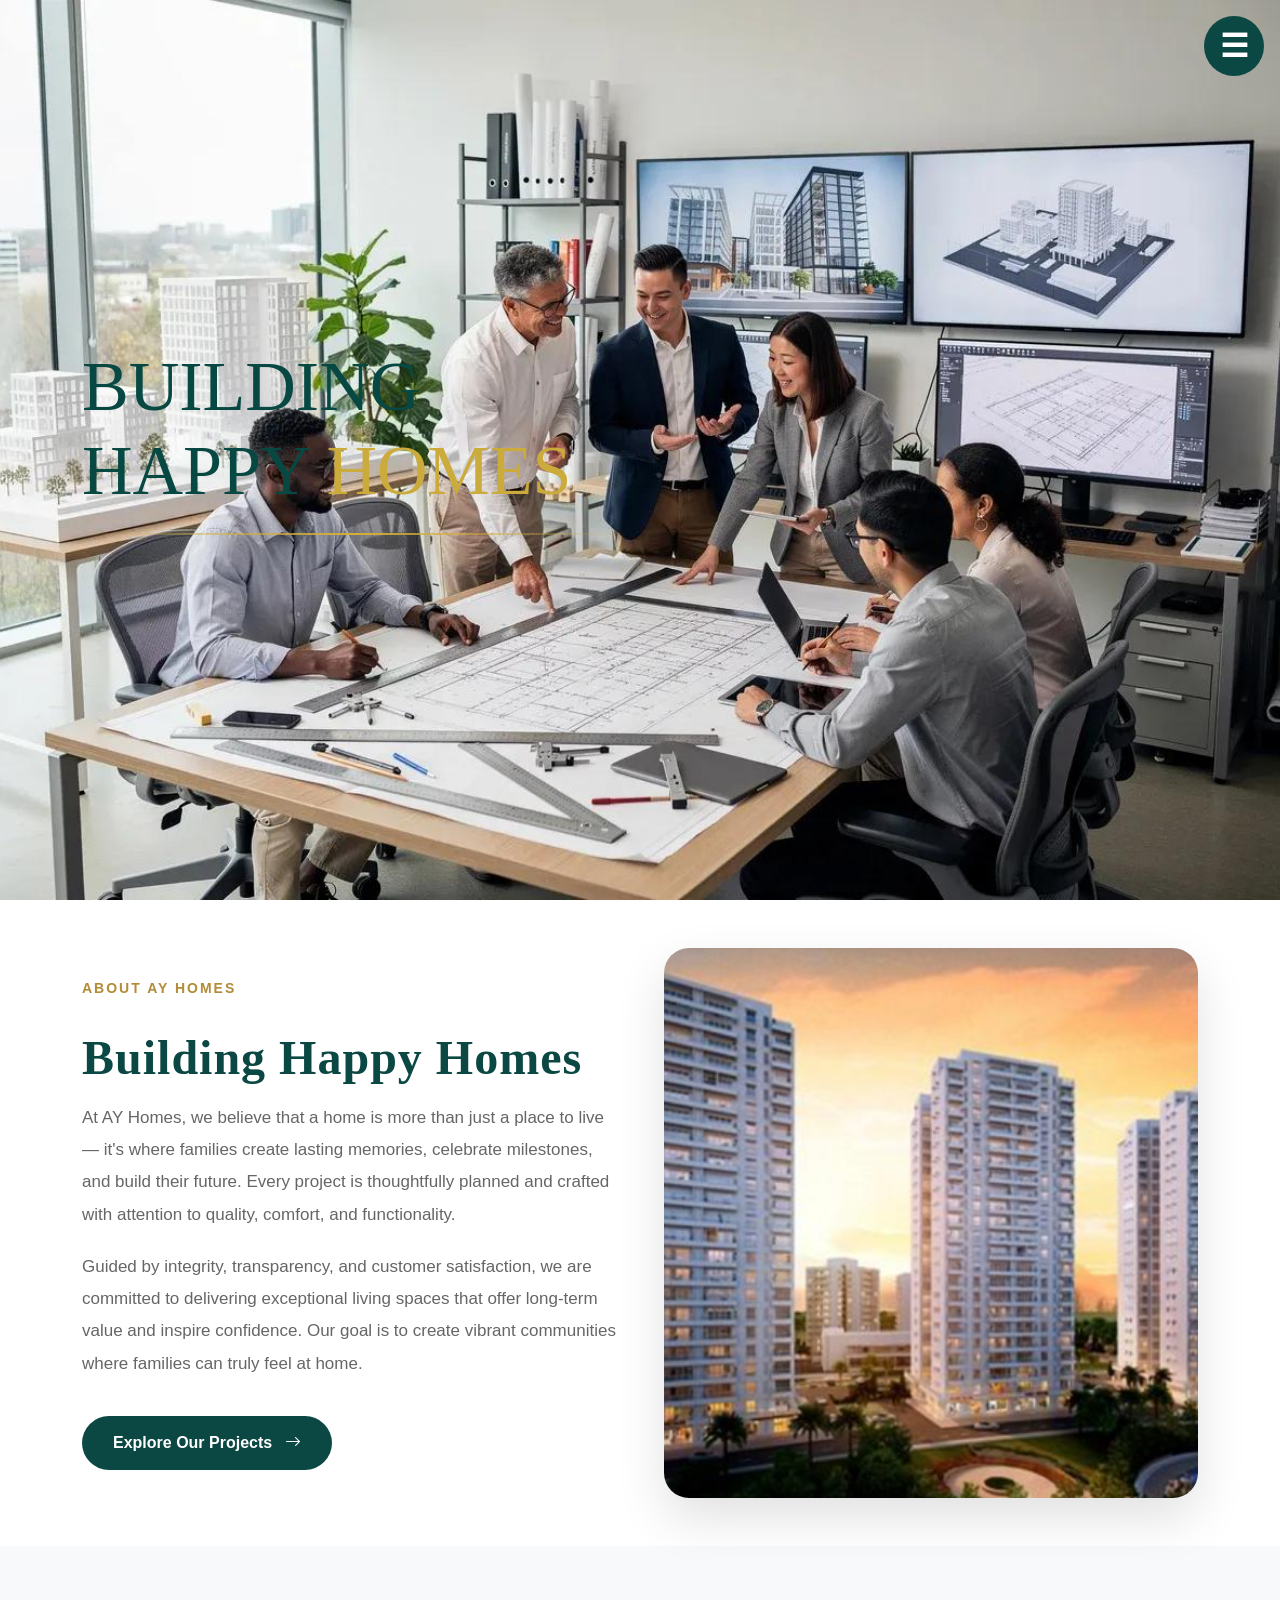
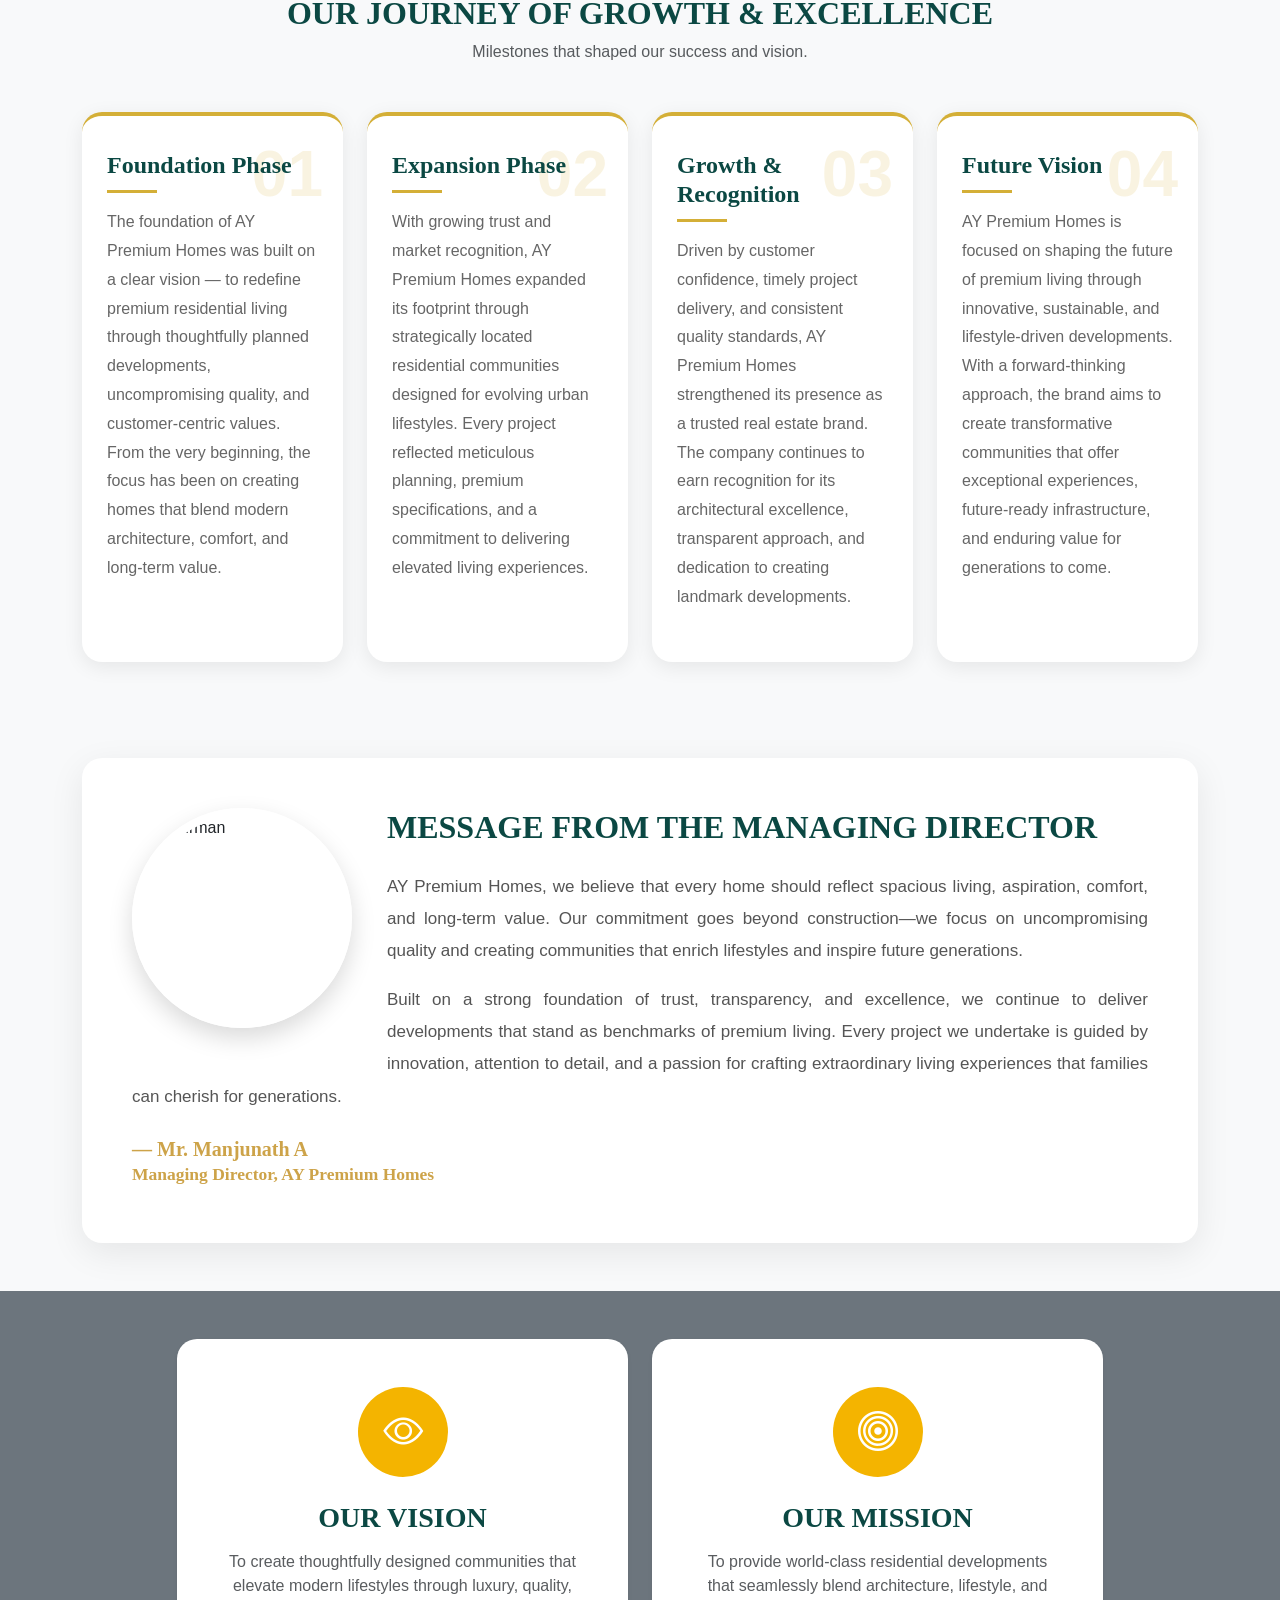
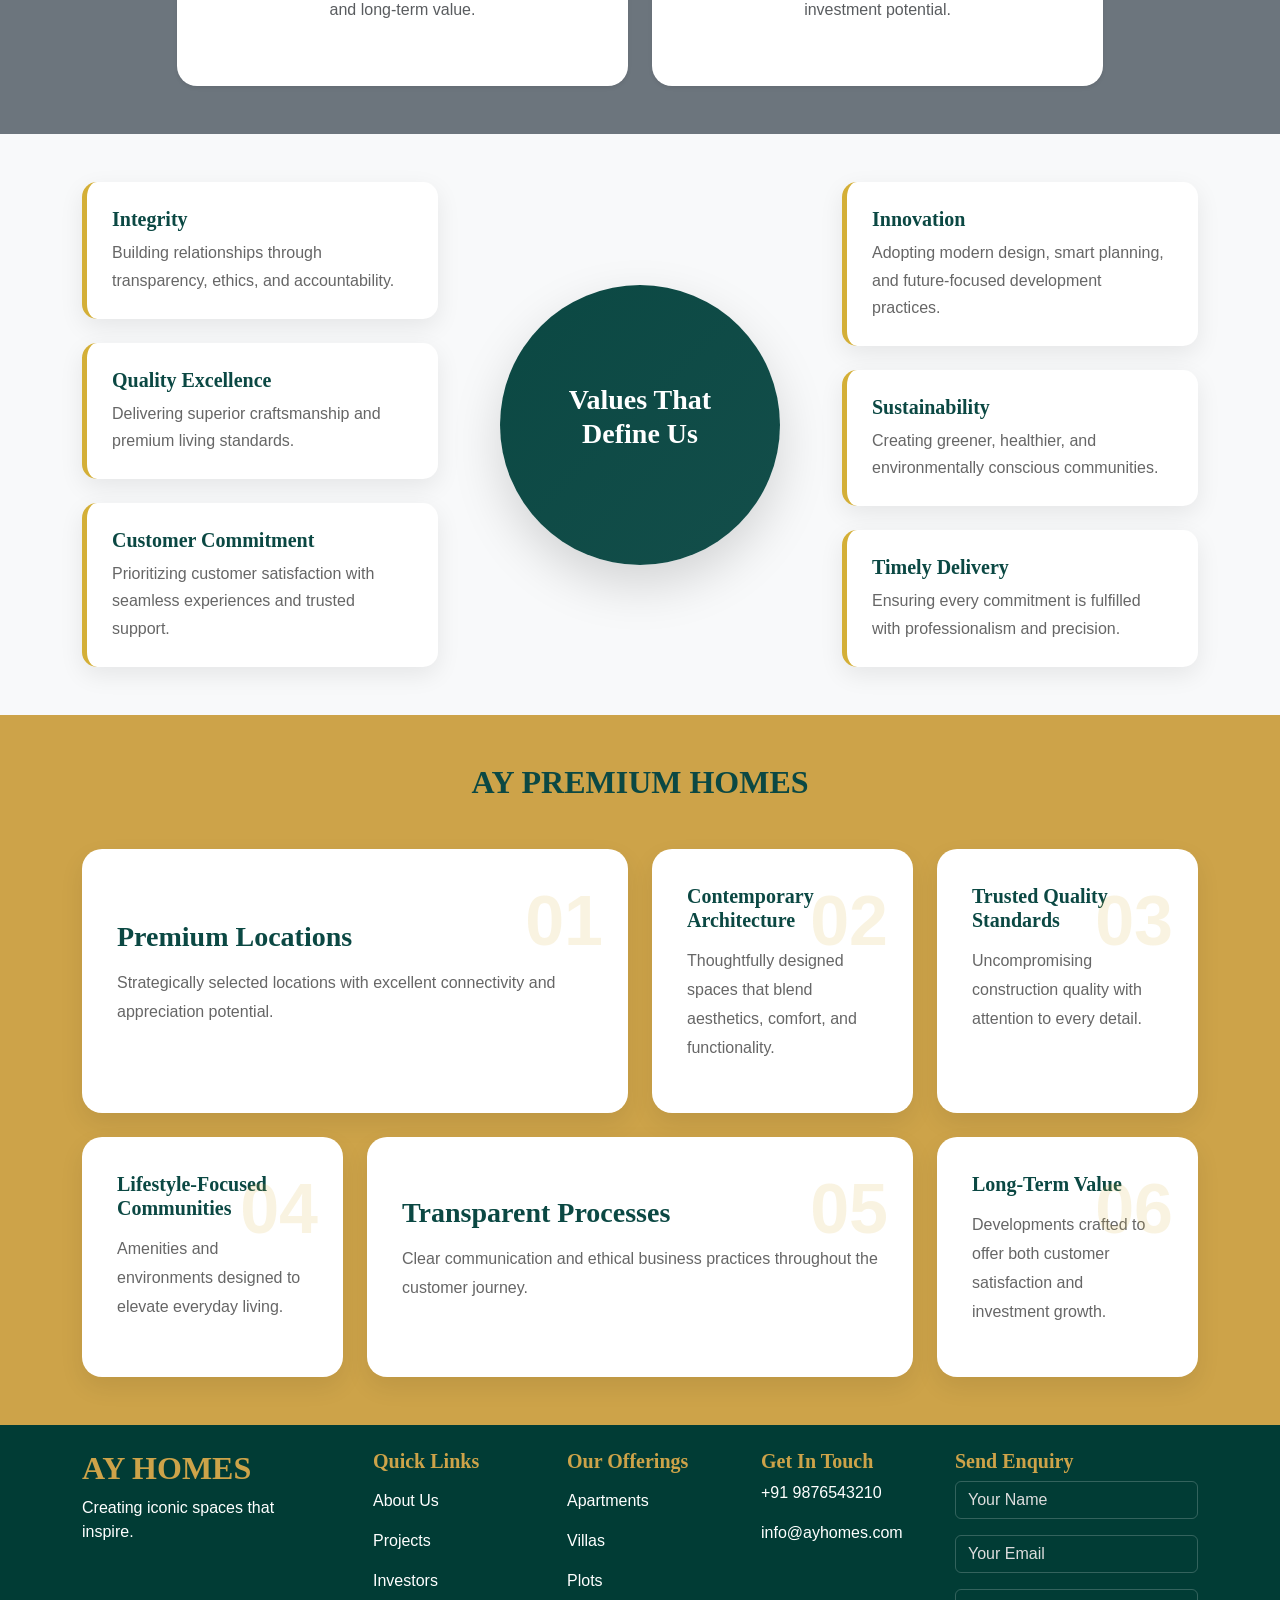
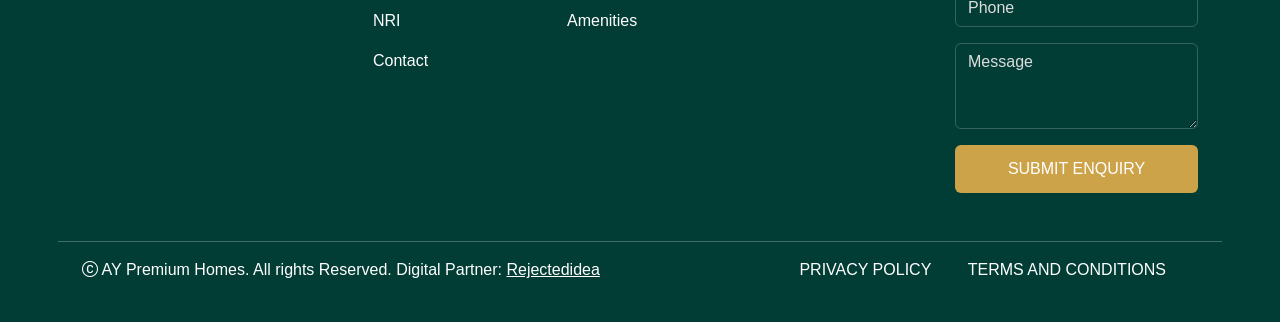
==== commit 6ae09ac9: "privacy has updated." ====
--- a/aboutus.html
+++ b/aboutus.html
@@ -354,9 +354,9 @@
 
         <div class="text-center mb-5">
             <h2 class="fw-bold">AY PREMIUM HOMES </h2>
-            <p class="text-muted">
+            <!-- <p class="text-muted">
                 Creating Spaces That Inspire Generations.
-            </p>
+            </p> -->
         </div>
 
         <div class="row g-4">
--- a/styles/aboutus.css
+++ b/styles/aboutus.css
@@ -134,7 +134,7 @@
     background: #cda349;
 }
 
-.why-choose-us h2,
+
 .why-choose-us p {
     color: #fff;
 }
@@ -173,7 +173,7 @@
 
 .bento-card h3,
 .bento-card h5 {
-    color: #0f172a;
+    /* color: #0f172a; */
     font-weight: 700;
     margin-bottom: 15px;
 }
--- a/styles/style.css
+++ b/styles/style.css
@@ -15,7 +15,7 @@
 }
 
 h1, h2, h3, h4, h5, h6 {
-    font-family: "Outfit", sans-serif;
+    font-family: "Cinzel", serif;
     font-weight: 600;
 }
 
@@ -170,7 +170,7 @@
     background: url('../images/villas.png') center center/cover no-repeat;
 }
 
-.contact-section{
+.contact-hero-section{
     position: relative;
     min-height: 100vh;
     background: url('../images/contactus.png') center center/cover no-repeat;
@@ -182,6 +182,11 @@
     background: url('../images/careers.png') center center/cover no-repeat;
 }
 
+.privacy-head{
+    position: relative;
+    min-height: 100vh;
+    background: url('../images/privacy.jpg') center center/cover no-repeat;
+}
 /* why choose us section ends here */
 
 .icon-box {
@@ -571,9 +576,6 @@
 /*=============================
         OUR PROMISE
 ==============================*/
-
-/* OUR PROMISE */
-
 .our-promise{
     background:#f8f8f8;
 }
@@ -611,59 +613,82 @@
 }
 
 /* // contact section */
-
-.contact-info{
+.contact-section{
     background:#f8f9fa;
 }
 
-.contact-card{
-    background:#fff;
-    border-radius:20px;
-    padding:40px 30px;
-    text-align:center;
-    box-shadow:0 10px 30px rgba(0,0,0,.08);
-    transition:.3s;
-    height:100%;
-}
-
-.contact-card:hover{
-    transform:translateY(-8px);
-}
-
-.icon{
-    width:75px;
-    height:75px;
-    margin:0 auto 20px;
-    border-radius:50%;
+.contact-section h2{
+    color:#0B4843;
+}
+
+.contact-item{
+    align-items:flex-start;
+    gap:20px;
+}
+
+.contact-icon{
+    width:55px;
+    height:55px;
     background:#0B4843;
     color:#fff;
+    border-radius:50%;
+    display:flex;
+    align-items:center;
+    justify-content:center;
+    font-size:20px;
+    flex-shrink:0;
+}
+
+.contact-item h5{
+    color:#0B4843;
+    margin-bottom:6px;
+    font-family:'Cinzel', serif;
+}
+
+.contact-item p,
+.contact-item a{
+    color:#666;
+    text-decoration:none;
+}
+
+.contact-item a:hover{
+    color:#B48B36;
+}
+
+.social-icons{
+    display:flex;
+    gap:15px;
+}
+
+.social-icons a{
+    width:45px;
+    height:45px;
+    background:#0B4843;
+    color:#fff;
+    border-radius:50%;
     display:flex;
     justify-content:center;
     align-items:center;
-    font-size:28px;
-}
-
-.contact-card h5{
-    color:#0B4843;
-    font-weight:700;
-    margin-bottom:15px;
-}
-
-.contact-card p{
-    color:#666;
-    margin-bottom:15px;
-    line-height:1.7;
-}
-
-.contact-link{
-    color:#b48b36;
     text-decoration:none;
-    font-weight:600;
-}
-
-.contact-link:hover{
-    color:#0B4843;
-}
+    transition:0.3s;
+}
+
+.social-icons a:hover{
+    background:#B48B36;
+    color:#fff;
+    transform:translateY(-3px);
+}
+
+.map-wrapper{
+    overflow:hidden;
+    border-radius:15px;
+    box-shadow:0 12px 35px rgba(0,0,0,0.12);
+}
+
+.map-wrapper iframe{
+    display:block;
+}
+/* // contact section  ends here*/
 
 .custom-close-btn{
     position:absolute;
@@ -692,4 +717,33 @@
 .custom-close-btn i{
     font-size:18px;
     line-height:1;
-}+}
+
+/* /privacy / */
+
+/* .privacy-section{
+    background:#f8f9fa;
+} */
+
+.section-subtitle{
+    display:inline-block;
+    color:#b48b36;
+    font-weight:600;
+    text-transform:uppercase;
+    letter-spacing:2px;
+    margin-bottom:10px;
+}
+
+.section-title{
+    color:#0B4843;
+    font-weight:700;
+    margin-bottom:15px;
+}
+
+.section-description{
+    /* max-width:760px; */
+    margin:auto;
+    color:#666;
+    font-size:17px;
+    line-height:1.8;
+}
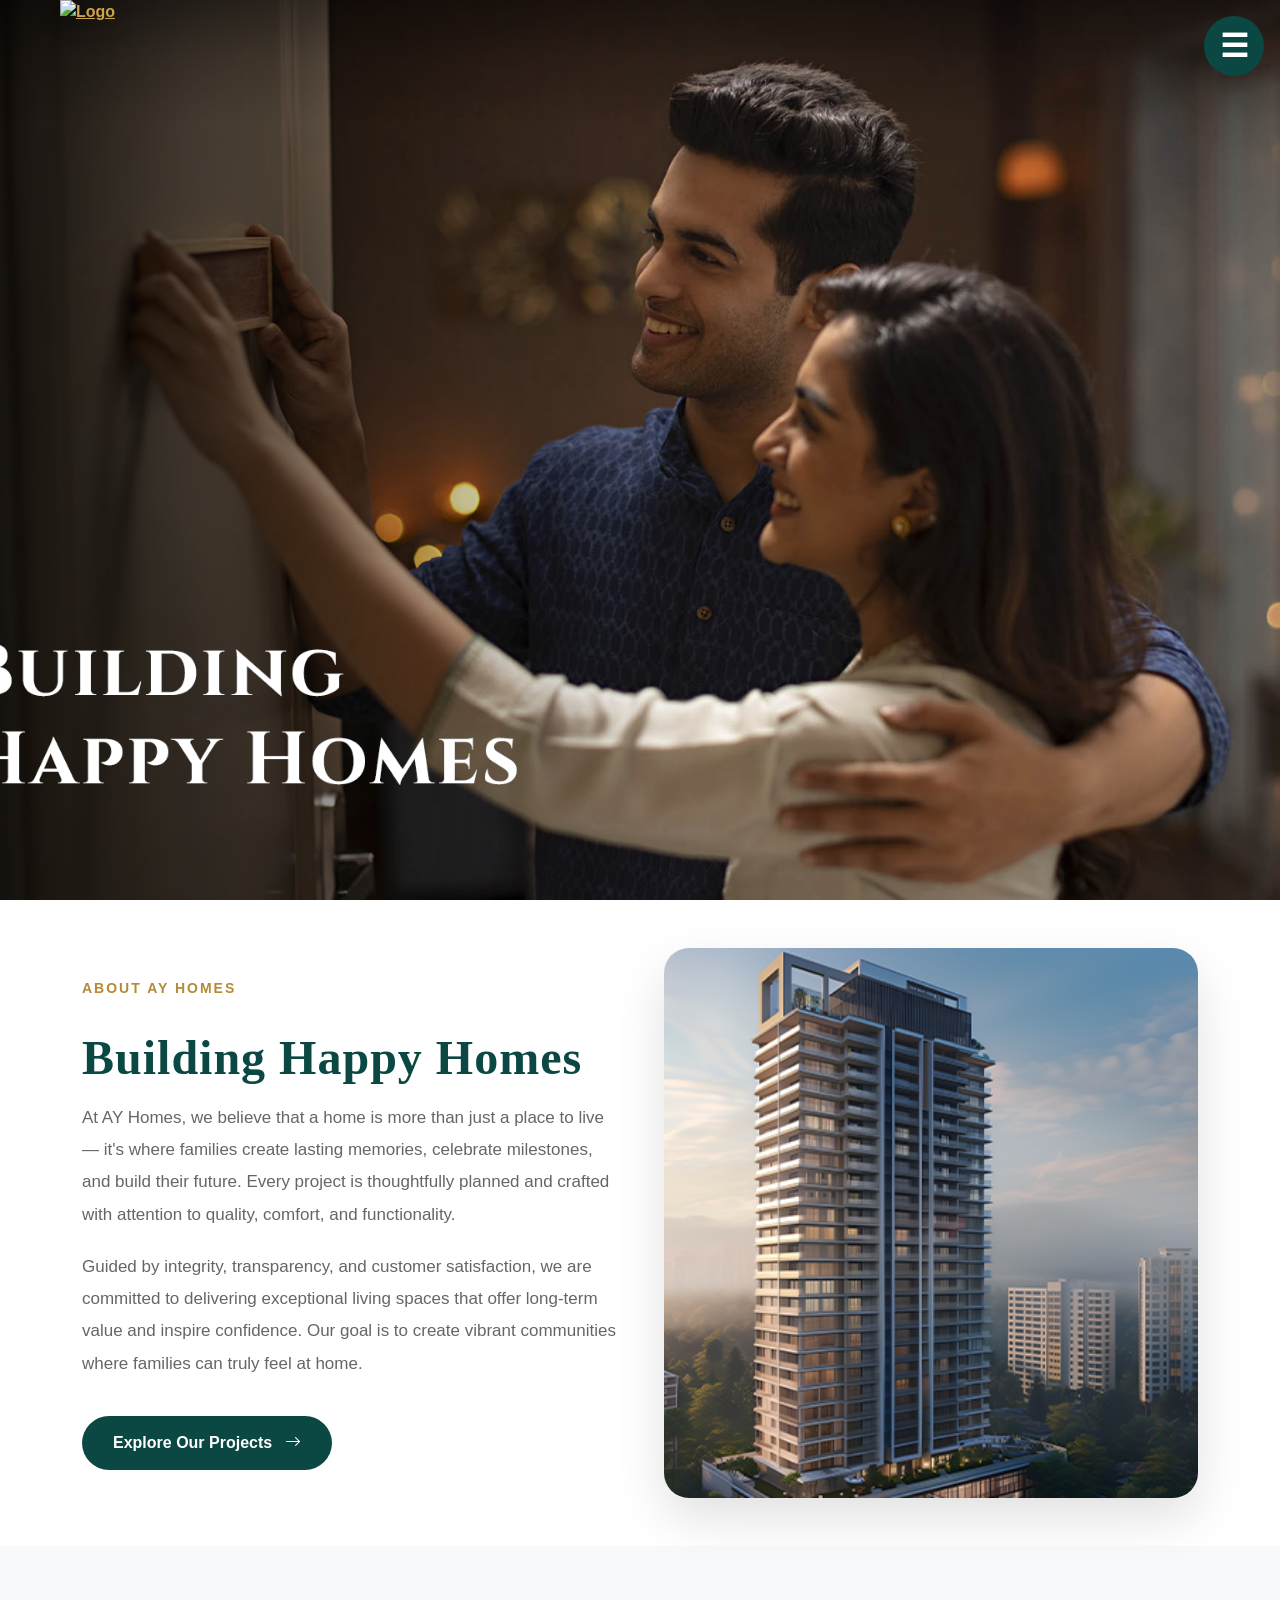
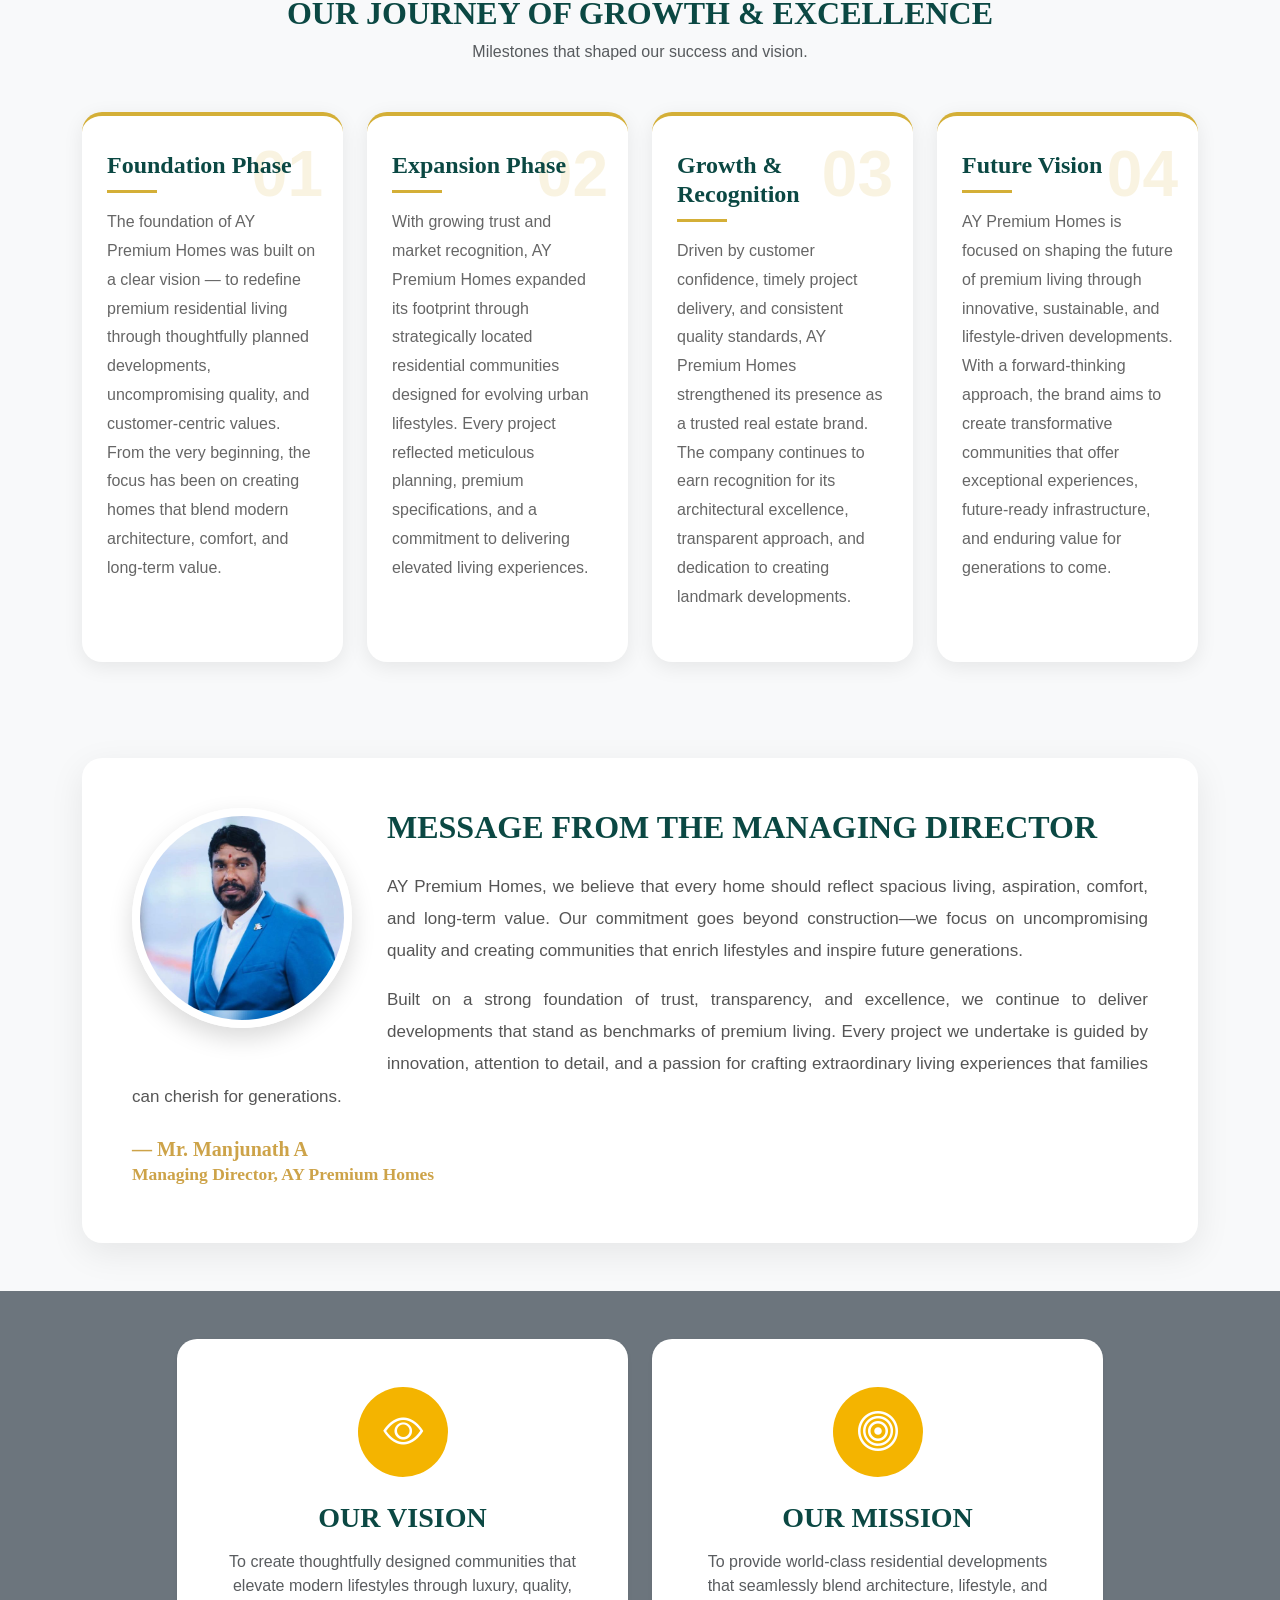
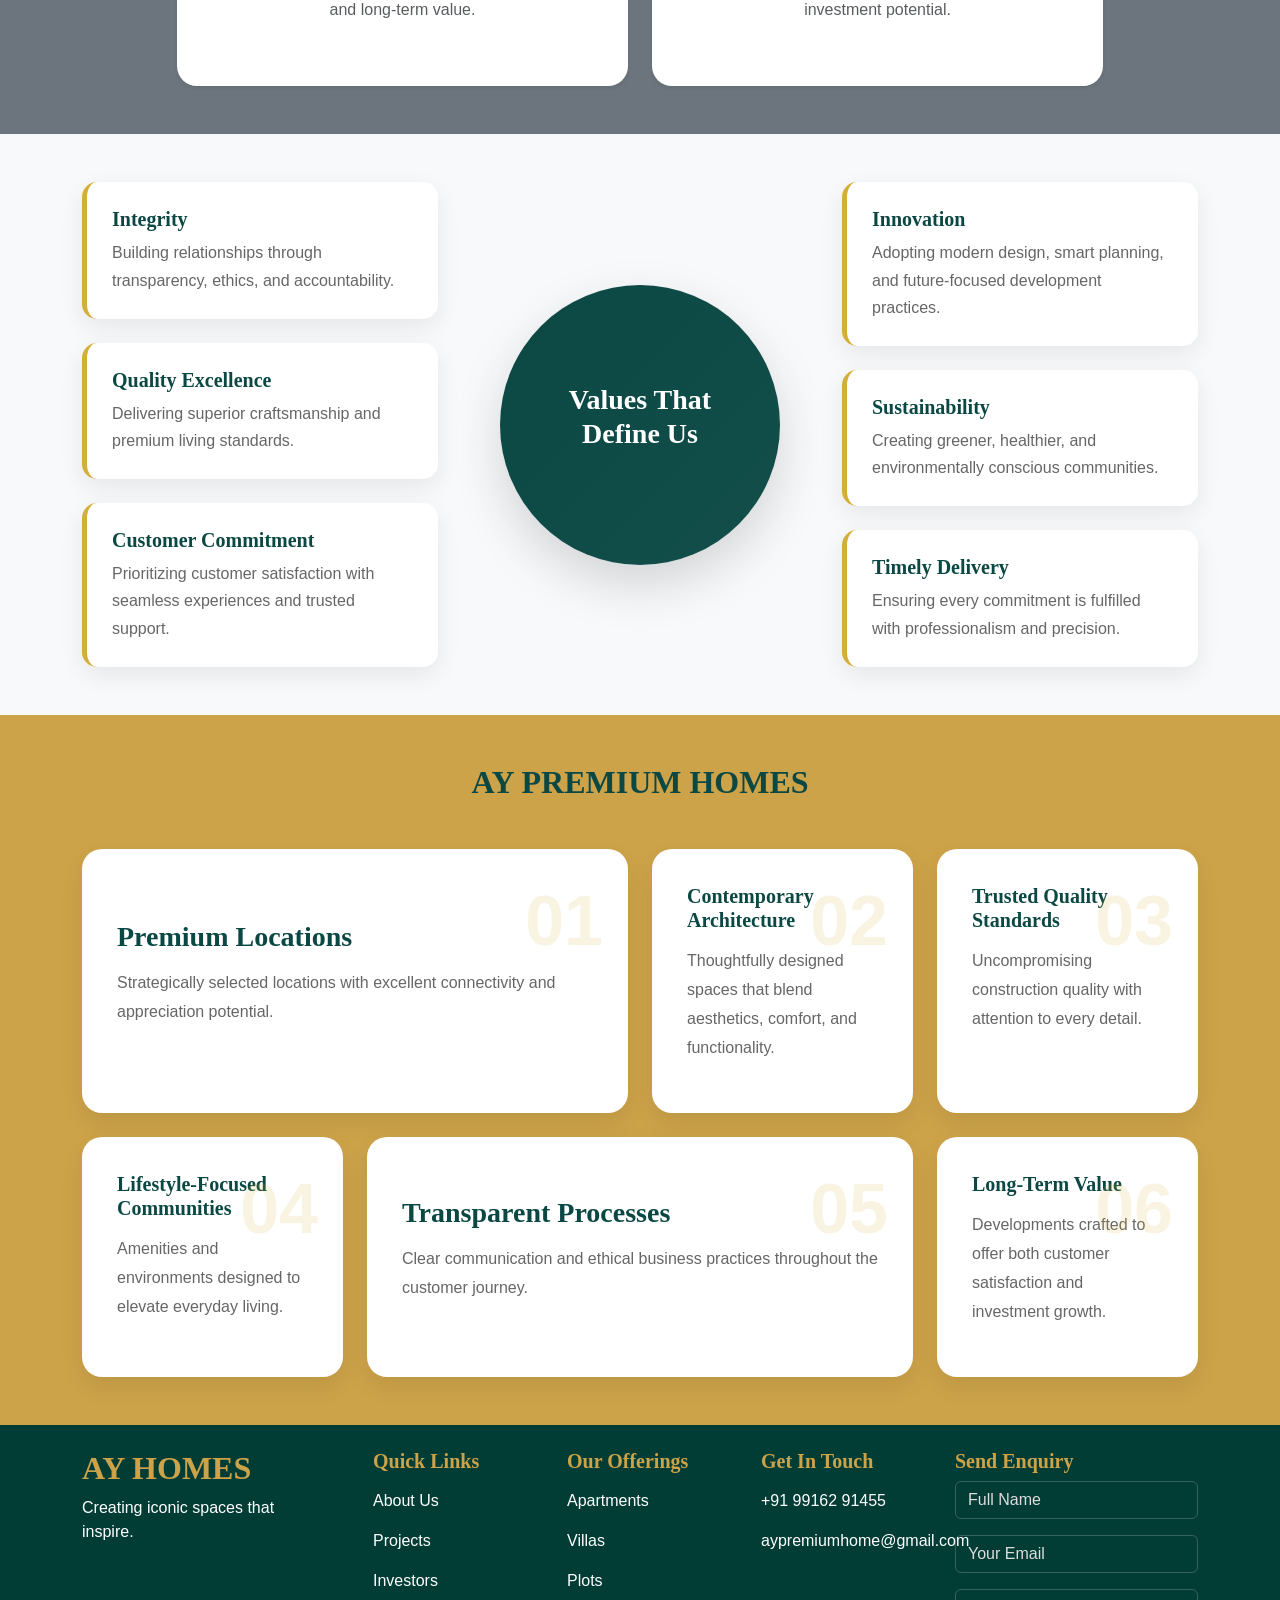
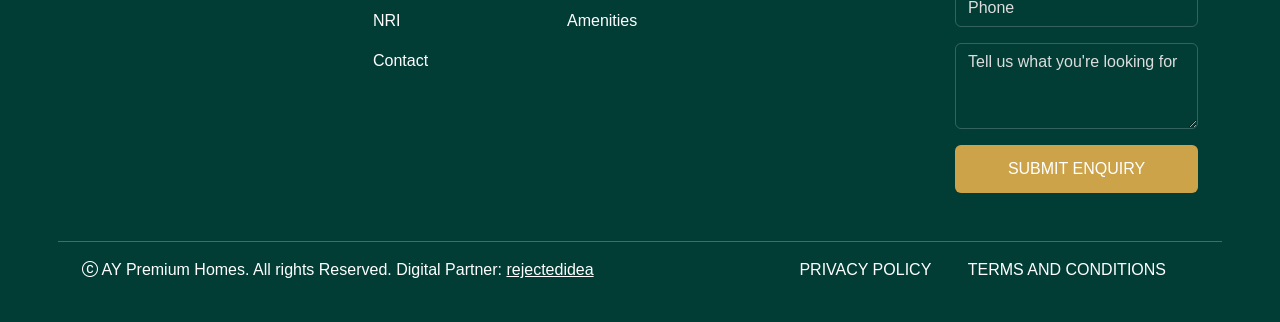
==== commit 7924d399: "image has updated to all the page" ====
--- a/aboutus.html
+++ b/aboutus.html
@@ -19,12 +19,12 @@
   <section class="about-section">
     <div class="container position-relative">
       <div class="row align-items-center min-vh-100">
-        <div class="col-lg-6 text-content pt-5 pt-lg-7 pb-5 pb-lg-7 ">
+        <!-- <div class="col-lg-6 text-content pt-5 pt-lg-7 pb-5 pb-lg-7 ">
           <h1 data-aos="zoom-in" data-aos-delay="100">
             BUILDING HAPPY<span> HOMES</span>
           </h1>
           <div class="gold-line" data-aos="zoom-in" data-aos-delay="200"></div>
-        </div>
+        </div> -->
 
 
         <div class="col-lg-6"></div>
@@ -81,7 +81,7 @@
 
                 <div class="about-image">
 
-                    <img src="./images/aboutus.png"
+                    <img src="./images/OtherPages/AboutsUsSectionImage.png"
                         class="img-fluid"
                         alt="Building Happy Homes">
 
--- a/styles/aboutus.css
+++ b/styles/aboutus.css
@@ -1,4 +1,10 @@
 /* aboutus page */
+
+.about-section{
+    position: relative;
+    min-height: 100vh;
+    background: url('../images/OtherPages/AboutIUsHomePagebanner.png') center center/cover no-repeat;
+}
 
 h1, h2,h3,h4,h5,h6{
     color:#0B4843;
--- a/styles/style.css
+++ b/styles/style.css
@@ -21,10 +21,59 @@
 
 /* fade up animation for full pages */
 
+/* Fixed Transparent Header */
+        .custom-header{
+             position: fixed;
+    top: 0;
+    left: 0;
+    width: 100%;
+    z-index: 1055;
+
+    display: flex;
+    justify-content: space-between;
+    align-items: center;
+
+    padding: 0px 60px;
+    background: linear-gradient(
+        to bottom,
+        rgba(0,0,0,0.45),
+        rgba(0,0,0,0.15),
+        transparent
+    );
+
+    transition: all .4s ease;
+
+    /* Glass transparent background */
+    /* background: rgba(11, 72, 67, 0.25);
+    backdrop-filter: blur(10px);
+    -webkit-backdrop-filter: blur(10px);
+
+    border-bottom: 1px solid rgba(255,255,255,0.15);
+    transition: all .3s ease; */
+        }
+
+        /* After Scrolling */
+.custom-header.scrolled{
+     background: rgba(11,72,67,.88);
+    backdrop-filter: blur(12px);
+     /* background: rgba(255,255,255,0.88);
+    backdrop-filter: blur(12px); */
+    -webkit-backdrop-filter: blur(12px);
+    box-shadow: 0 10px 30px rgba(0,0,0,.08);
+}
+
+        /* Logo */
+        .logo img{
+             height: 120px;   /* Increase to 100px if needed */
+    width: auto;
+    display: block;
+    filter: drop-shadow(0 4px 10px rgba(0,0,0,.45));
+        }
 
 /* nav button */
 .offcanvas{
     background: #0B4843; 
+    z-index: 1065 !important;
 }
 .menu-circle {
   width: 60px;
@@ -42,6 +91,23 @@
   z-index: 2000; /* stays above offcanvas */
 }
 
+.custom-header.scrolled .menu-circle{
+    background: rgba(255,255,255,.15);
+    border: 2px solid #fff;
+    color: #fff;
+}
+
+.custom-header.scrolled .menu-circle:hover{
+    background: #0B4843;
+    border-color: #0B4843;
+}
+
+/* .custom-header.scrolled .menu-circle{
+    background: rgba(255,255,255,.2);
+    color: #fff;
+    border: 2px solid #fff;
+} */
+
 .menu-link {
   color: white;
   text-decoration: none;
@@ -154,38 +220,50 @@
 .hero-section {
     position: relative;
     min-height: 100vh;
-    background: url('../images/landingPage2.png') center center/cover no-repeat;
-}
-
-.about-section{
+    background: url('../images/HomePageSection/Banner.png') center center/cover no-repeat;
+    overflow: hidden;
+}
+
+.hero-section::before{
+    content: "";
+    position: absolute;
+    top: 0;
+    left: 0;
+    width: 100%;
+    height: 180px;   /* Only darken the top part */
+
+    background: linear-gradient(
+        to bottom,
+        rgba(0,0,0,0.65),
+        rgba(0,0,0,0.35),
+        rgba(0,0,0,0)
+    );
+
+    pointer-events: none;
+    z-index: 1;
+}
+
+.hero-section  > *{
     position: relative;
-    min-height: 100vh;
-    background: url('../images/about.jpg') center center/cover no-repeat;
-}
-
-.project-section{
-    opacity: 0.8;
-    position: relative;
-    min-height: 100vh;
-    background: url('../images/villas.png') center center/cover no-repeat;
+    z-index: 2;
 }
 
 .contact-hero-section{
     position: relative;
     min-height: 100vh;
-    background: url('../images/contactus.png') center center/cover no-repeat;
-}
-
-.careers-section{
-    position: relative;
-    min-height: 100vh;
-    background: url('../images/careers.png') center center/cover no-repeat;
+    background: url('../images/OtherPages/Contactus.png') center center/cover no-repeat;
 }
 
 .privacy-head{
     position: relative;
     min-height: 100vh;
     background: url('../images/privacy.jpg') center center/cover no-repeat;
+}
+.apartment-section {
+    position: relative;
+    min-height: 100vh;
+    background: url('../images/globalLifesyle.png') center center/cover no-repeat;
+    overflow: hidden;
 }
 /* why choose us section ends here */
 
@@ -557,6 +635,21 @@
 
     .promise-img{
         border-radius:15px;
+    }
+
+    /* // header  */
+     .custom-header{
+        padding:15px 20px;
+    }
+
+    .logo img{
+        height:65px;
+    }
+
+    .menu-circle{
+        width:55px;
+        height:55px;
+        font-size:24px;
     }
 }
 
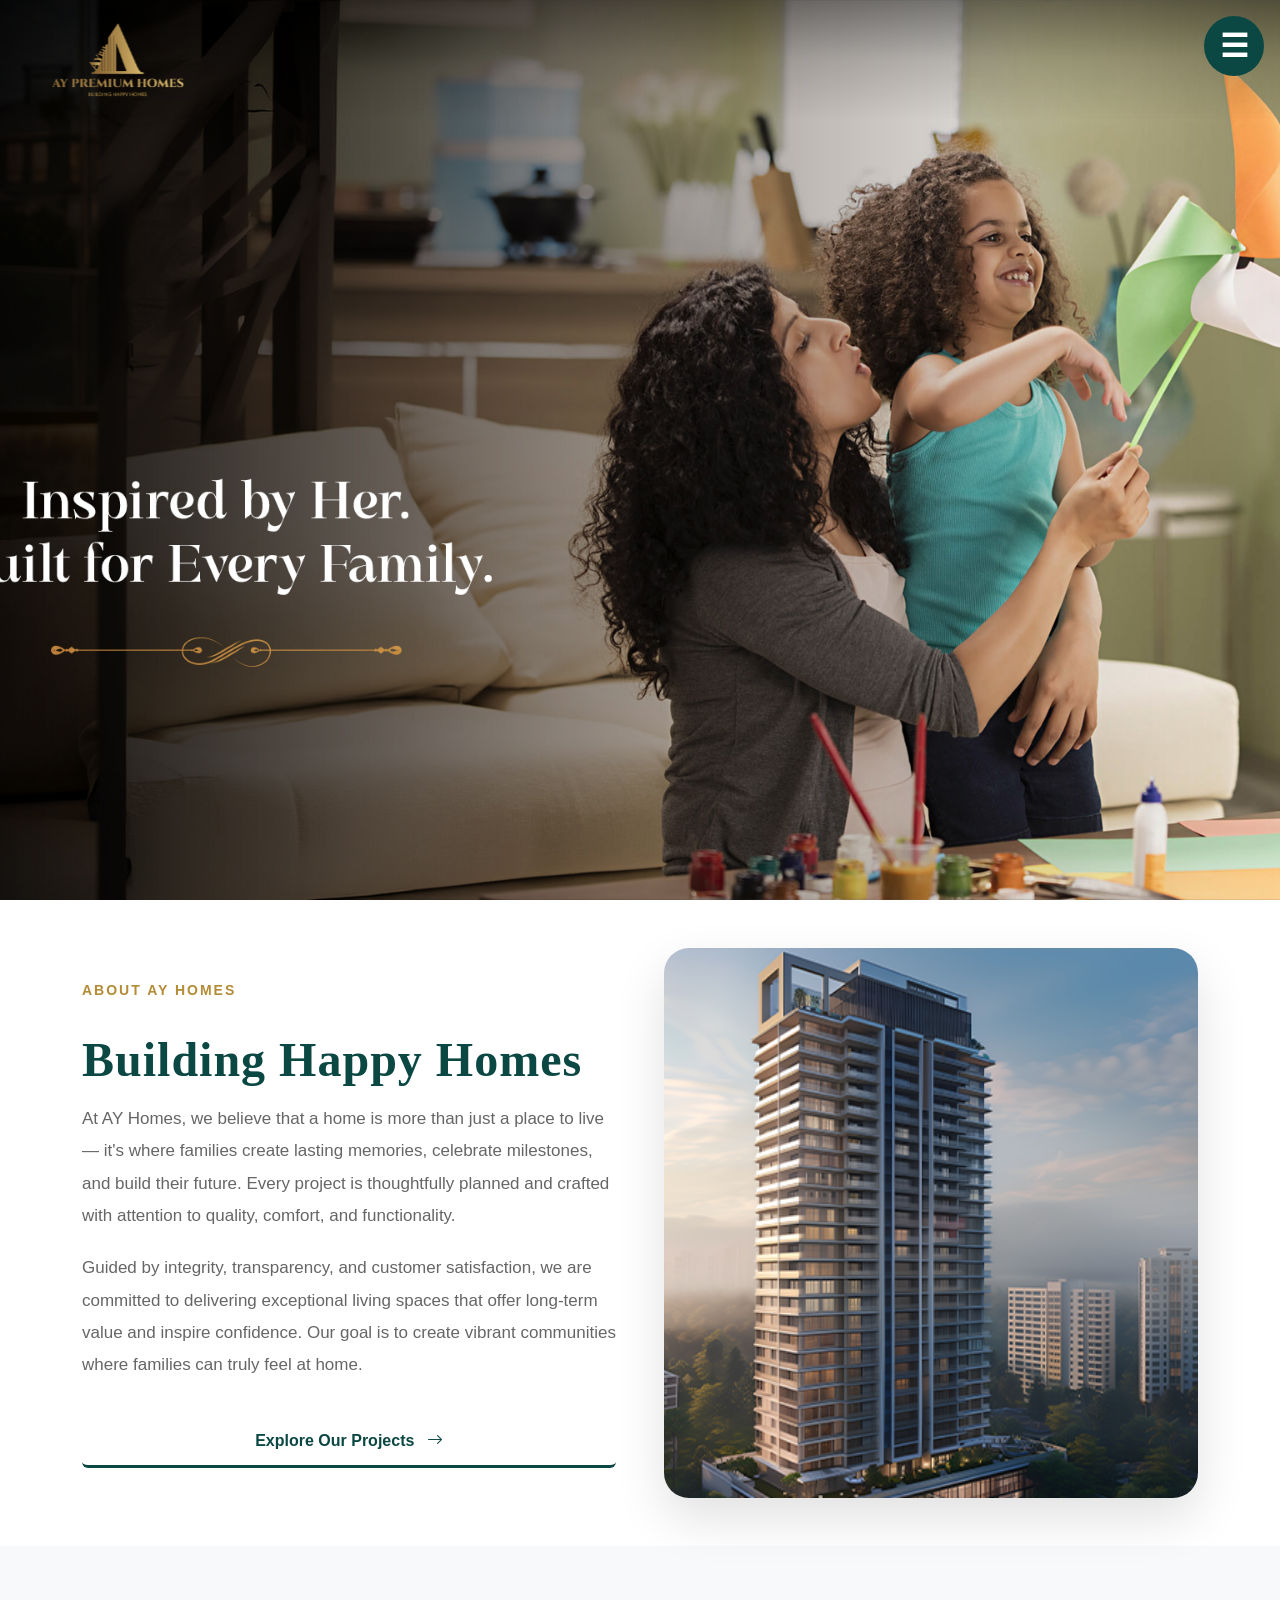
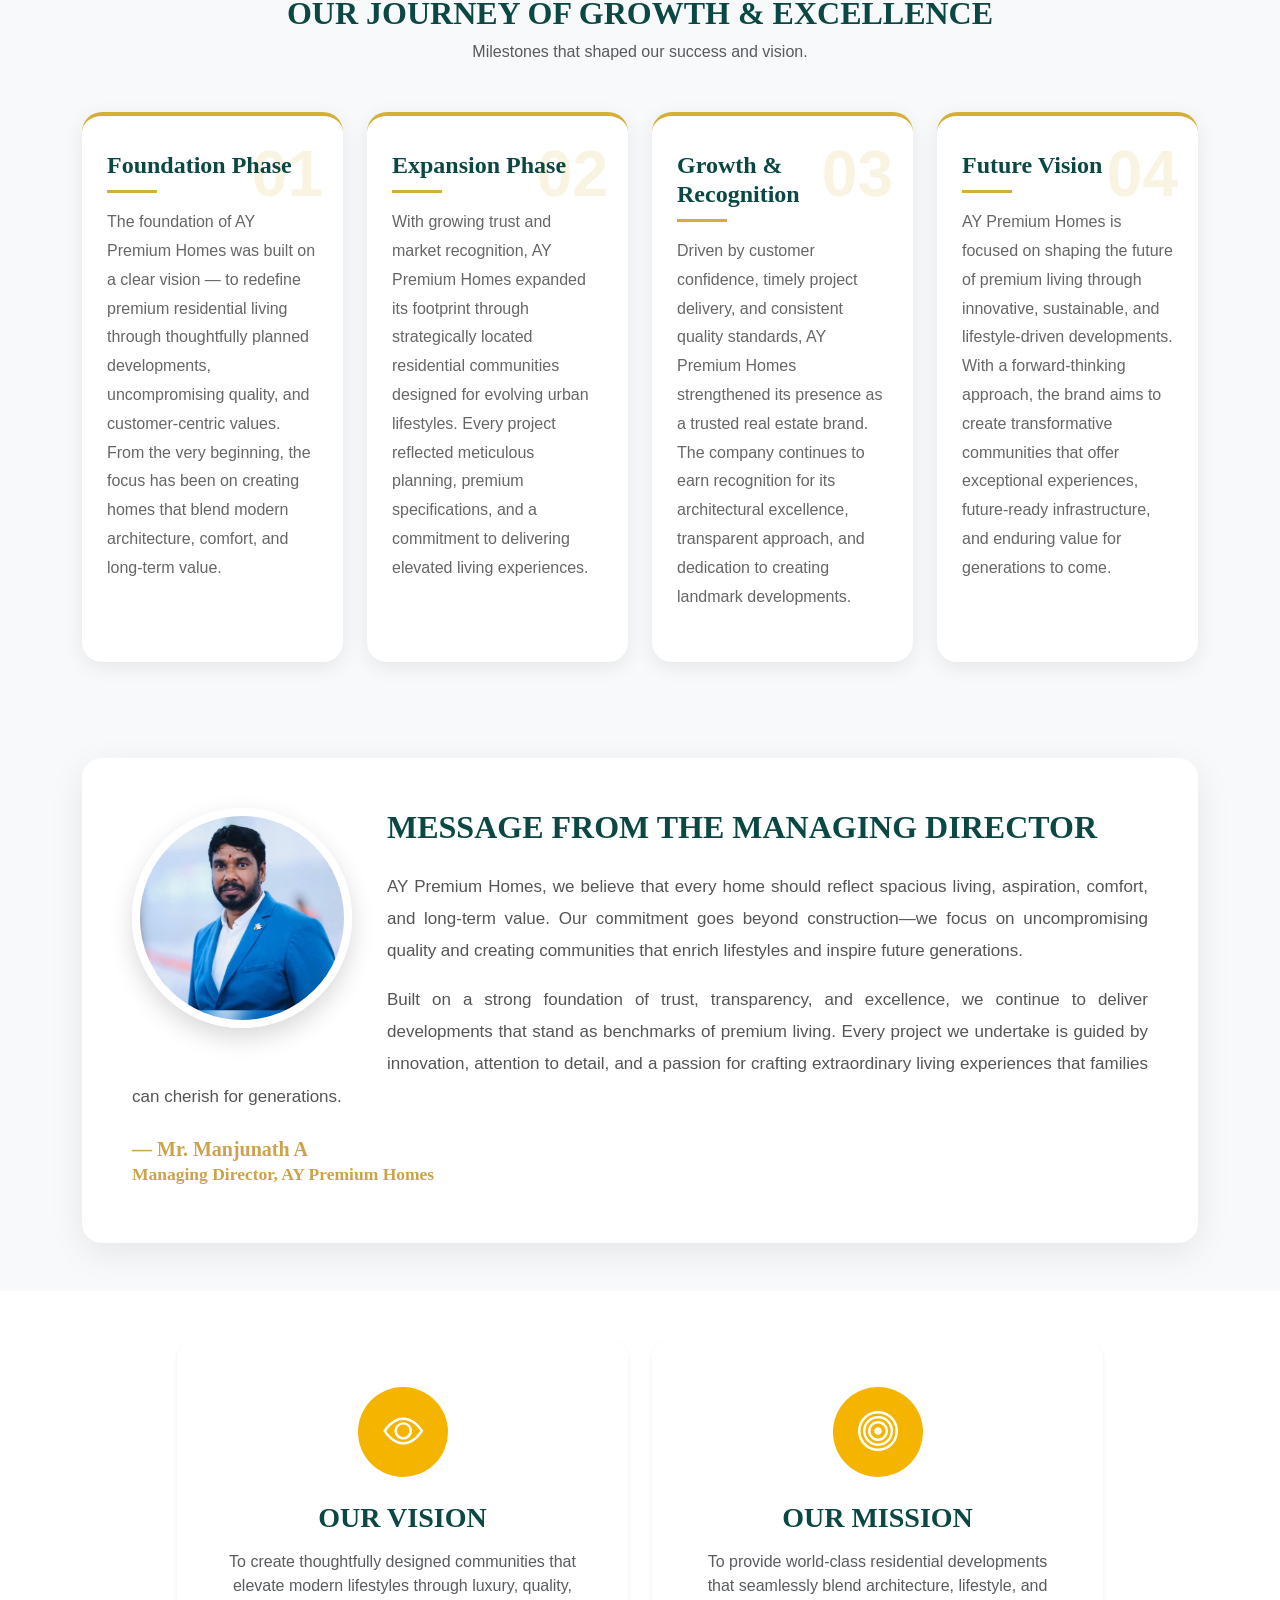
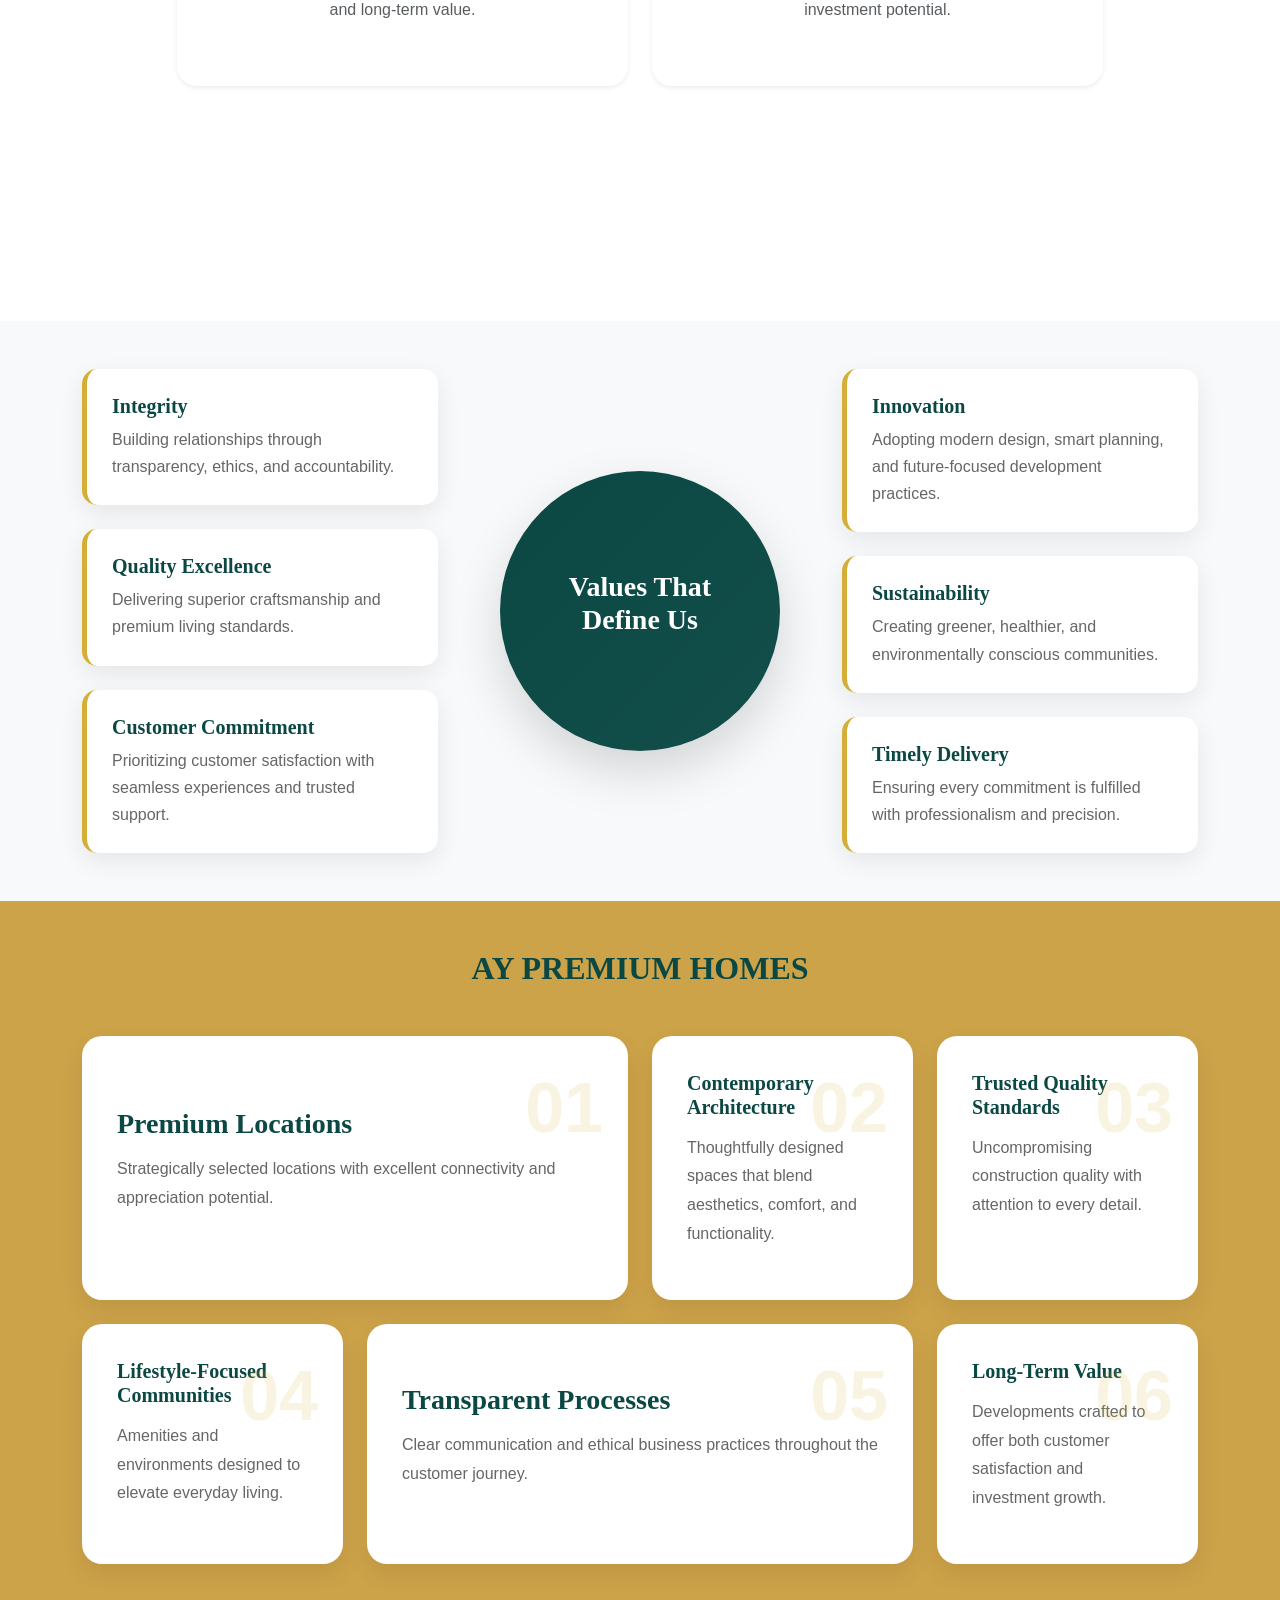
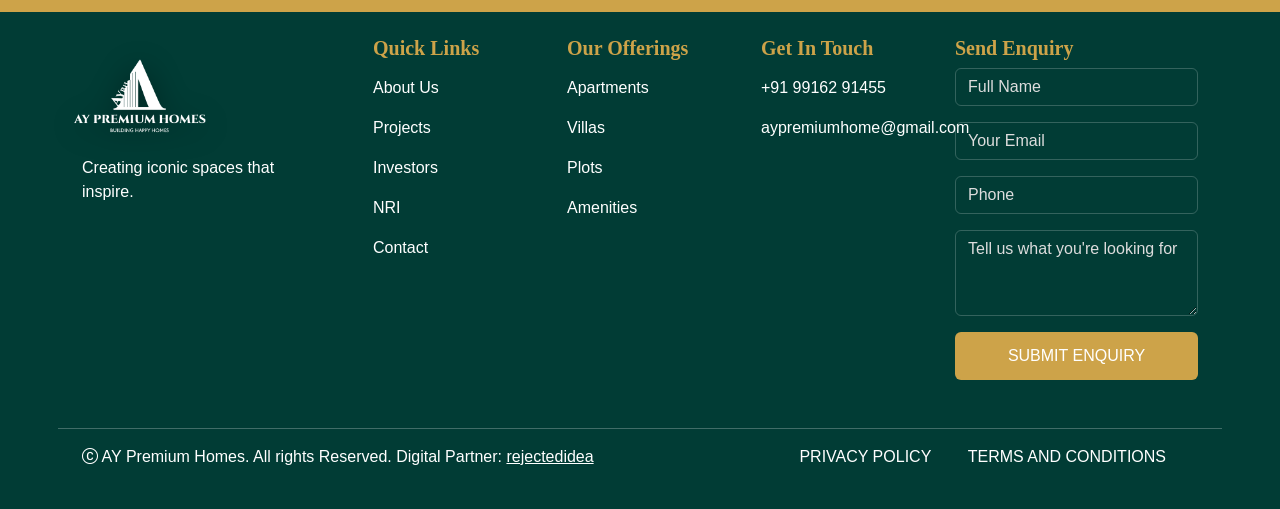
==== commit 1ea79484: "all the page has updated." ====
--- a/aboutus.html
+++ b/aboutus.html
@@ -69,7 +69,7 @@
                     where families can truly feel at home.
                 </p>
 
-                <a href="projects.html" class="btn about-btn mt-3">
+                <a href="projects.html" class="btn gold-btn mt-3">
                     Explore Our Projects
                     <i class="bi bi-arrow-right ms-2"></i>
                 </a>
@@ -237,7 +237,7 @@
 </section>
 
 
-  <section class="py-5  bg-secondary">
+  <section class="py-5 visionSection">
     <div class="container">
 
         <!-- <div class="text-center mb-5">
--- a/styles/aboutus.css
+++ b/styles/aboutus.css
@@ -3,7 +3,12 @@
 .about-section{
     position: relative;
     min-height: 100vh;
-    background: url('../images/OtherPages/AboutIUsHomePagebanner.png') center center/cover no-repeat;
+    background: url('../images/HomePageSection/ABoutUs.jpg') center center/cover no-repeat;
+}
+
+.visionSection {
+    min-height: 70vh;
+    /* background: url("../images/HomePageSection/ProjectPageBanner.jpg") center center/cover no-repeat; */
 }
 
 h1, h2,h3,h4,h5,h6{
@@ -296,7 +301,7 @@
     line-height:1.9;
     margin-bottom:20px;
 }
-
+/* 
 .about-btn{
     background:#0B4843;
     color:#fff;
@@ -310,7 +315,7 @@
     background:#B48B36;
     color:#fff;
     transform:translateY(-3px);
-}
+} */
 
 .about-image{
     overflow:hidden;
--- a/styles/style.css
+++ b/styles/style.css
@@ -1,86 +1,93 @@
 html {
-    scroll-behavior: smooth;
+  scroll-behavior: smooth;
 }
 * {
-    margin: 0;
-    padding: 0;
-    box-sizing: border-box;
+  margin: 0;
+  padding: 0;
+  box-sizing: border-box;
 }
 
 body {
-    animation: pageLoad 1s ease-in-out;
-    /* font-family: cinzel; */
-    font-family: "Outfit", sans-serif;
-    overflow-x: hidden;
-}
-
-h1, h2, h3, h4, h5, h6 {
-    font-family: "Cinzel", serif;
-    font-weight: 600;
+  animation: pageLoad 1s ease-in-out;
+  /* font-family: cinzel; */
+  font-family: "Outfit", sans-serif;
+  overflow-x: hidden;
+}
+
+h1,
+h2,
+h3,
+h4,
+h5,
+h6 {
+  font-family: "Cinzel", serif;
+  font-weight: 600;
 }
 
 /* fade up animation for full pages */
 
 /* Fixed Transparent Header */
-        .custom-header{
-             position: fixed;
-    top: 0;
-    left: 0;
-    width: 100%;
-    z-index: 1055;
-
-    display: flex;
-    justify-content: space-between;
-    align-items: center;
-
-    padding: 0px 60px;
-    background: linear-gradient(
-        to bottom,
-        rgba(0,0,0,0.45),
-        rgba(0,0,0,0.15),
-        transparent
-    );
-
-    transition: all .4s ease;
-
-    /* Glass transparent background */
-    /* background: rgba(11, 72, 67, 0.25);
+.custom-header {
+  position: fixed;
+  top: 0;
+  left: 0;
+  width: 100%;
+  z-index: 1055;
+
+  display: flex;
+  justify-content: space-between;
+  align-items: center;
+
+  padding: 0px 60px;
+  background: linear-gradient(
+    to bottom,
+    rgba(0, 0, 0, 0.45),
+    rgba(0, 0, 0, 0.15),
+    transparent
+  );
+
+  transition: all 0.4s ease;
+
+  /* Glass transparent background */
+  /* background: rgba(11, 72, 67, 0.25);
     backdrop-filter: blur(10px);
     -webkit-backdrop-filter: blur(10px);
 
     border-bottom: 1px solid rgba(255,255,255,0.15);
     transition: all .3s ease; */
-        }
-
-        /* After Scrolling */
-.custom-header.scrolled{
-     background: rgba(11,72,67,.88);
-    backdrop-filter: blur(12px);
-     /* background: rgba(255,255,255,0.88);
+}
+
+/* After Scrolling */
+.custom-header.scrolled {
+  background: rgba(11, 72, 67, 0.88);
+  backdrop-filter: blur(12px);
+  /* background: rgba(255,255,255,0.88);
     backdrop-filter: blur(12px); */
-    -webkit-backdrop-filter: blur(12px);
-    box-shadow: 0 10px 30px rgba(0,0,0,.08);
-}
-
-        /* Logo */
-        .logo img{
-             height: 120px;   /* Increase to 100px if needed */
-    width: auto;
-    display: block;
-    filter: drop-shadow(0 4px 10px rgba(0,0,0,.45));
-        }
+  -webkit-backdrop-filter: blur(12px);
+  box-shadow: 0 10px 30px rgba(0, 0, 0, 0.08);
+}
+
+/* Logo */
+.logo img {
+  height: 120px; /* Increase to 100px if needed */
+  width: auto;
+  display: block;
+  filter: drop-shadow(0 4px 10px rgba(0, 0, 0, 0.45));
+  transform: scale(1.5); /* 30% bigger */
+  transform-origin: center;
+}
 
 /* nav button */
-.offcanvas{
-    background: #0B4843; 
-    z-index: 1065 !important;
+.offcanvas {
+  background: #0b4843;
+  z-index: 1065 !important;
 }
 .menu-circle {
   width: 60px;
   height: 60px;
   border: none;
   border-radius: 50%;
-  background: #0B4843;
+  background: #0b4843;
   color: #fff;
   font-size: 32px;
   font-weight: bold;
@@ -91,15 +98,15 @@
   z-index: 2000; /* stays above offcanvas */
 }
 
-.custom-header.scrolled .menu-circle{
-    background: rgba(255,255,255,.15);
-    border: 2px solid #fff;
-    color: #fff;
-}
-
-.custom-header.scrolled .menu-circle:hover{
-    background: #0B4843;
-    border-color: #0B4843;
+.custom-header.scrolled .menu-circle {
+  background: rgba(255, 255, 255, 0.15);
+  border: 2px solid #fff;
+  color: #fff;
+}
+
+.custom-header.scrolled .menu-circle:hover {
+  background: #0b4843;
+  border-color: #0b4843;
 }
 
 /* .custom-header.scrolled .menu-circle{
@@ -116,454 +123,455 @@
   font-size: 18px;
 }
 
-.menu-link:hover{
-    color: #ffd700;
+.menu-link:hover {
+  color: #ffd700;
 }
 
 /* completed, ongoing tab buttons */
 .nav-pills .nav-link {
-    background: #d4af37;
-    color: #fff;
-    border-radius: 50px;
-    border: 2px solid #fff;
-    font-size: 20px;
-    font-weight: 600;
-    padding: 15px 40px;
-    min-width: 220px;
-    text-align: center;
-    transition: all 0.3s ease;
+  background: #d4af37;
+  color: #fff;
+  border-radius: 50px;
+  border: 2px solid #fff;
+  font-size: 20px;
+  font-weight: 600;
+  padding: 15px 40px;
+  min-width: 220px;
+  text-align: center;
+  transition: all 0.3s ease;
 }
 
 .nav-pills .nav-link.active {
-    background: #0B4843;
-    color: #fff;
-    border-color: #fff;
+  background: #0b4843;
+  color: #fff;
+  border-color: #fff;
 }
 
 .nav-pills .nav-link:hover {
-    background: #0B4843;
-    color: #fff;
+  background: #0b4843;
+  color: #fff;
 }
 
 /* Navbar */
 .custom-navbar {
-    position: absolute;
-    width: 100%;
-    z-index: 1000;
-    padding-top: 20px;
+  position: absolute;
+  width: 100%;
+  z-index: 1000;
+  padding-top: 20px;
 }
 
 .navbar-nav .nav-link {
-    color: #222;
-    font-weight: 600;
-    font-size: 14px;
-    margin: 0 10px;
-}
-
- .enquiry-btn {
-    background: #caab3c;
-    color: #fff;
-    padding: 12px 24px;
-    border-radius: 4px;
-    font-weight: 600;
+  color: #222;
+  font-weight: 600;
+  font-size: 14px;
+  margin: 0 10px;
+}
+
+.enquiry-btn {
+  background: #caab3c;
+  color: #fff;
+  padding: 12px 24px;
+  border-radius: 4px;
+  font-weight: 600;
 }
 
 .enquiry-btn:hover {
-    background: #c4912e;
-    color: #fff;
-} 
+  background: #c4912e;
+  color: #fff;
+}
 
 /* side enquiry button */
 
-.floating-buttons{
-    position: fixed;
-    bottom: 30px;
-    right: 30px;
-    display: flex;
-    flex-direction: column;
-    gap: 12px;
-    z-index: 9999;
-}
-
-.float-btn{
-    width: 55px;
-    height: 55px;
-    border-radius: 50%;
-    display: flex;
-    align-items: center;
-    justify-content: center;
-    color: #fff;
-    font-size: 24px;
-    text-decoration: none;
-    box-shadow: 0 4px 10px rgba(0,0,0,.2);
-    transition: .3s;
-}
-
-.float-btn:hover{
-    transform: scale(1.1);
-    color: #fff;
-}
-
-.enquiry-btn{
-    background: #ffc107;
-}
-
-.whatsapp-btn{
-    background: #25D366;
-}
-
-.chatbot-btn{
-    background: #198754;
+.floating-buttons {
+  position: fixed;
+  bottom: 30px;
+  right: 30px;
+  display: flex;
+  flex-direction: column;
+  gap: 12px;
+  z-index: 9999;
+}
+
+.float-btn {
+  width: 55px;
+  height: 55px;
+  border-radius: 50%;
+  display: flex;
+  align-items: center;
+  justify-content: center;
+  color: #fff;
+  font-size: 24px;
+  text-decoration: none;
+  box-shadow: 0 4px 10px rgba(0, 0, 0, 0.2);
+  transition: 0.3s;
+}
+
+.float-btn:hover {
+  transform: scale(1.1);
+  color: #fff;
+}
+
+.enquiry-btn {
+  background: #ffc107;
+}
+
+.whatsapp-btn {
+  background: #25d366;
+}
+
+.chatbot-btn {
+  background: #198754;
 }
 
 /* Hero */
 .hero-section {
-    position: relative;
-    min-height: 100vh;
-    background: url('../images/HomePageSection/Banner.png') center center/cover no-repeat;
-    overflow: hidden;
-}
-
-.hero-section::before{
-    content: "";
-    position: absolute;
-    top: 0;
-    left: 0;
-    width: 100%;
-    height: 180px;   /* Only darken the top part */
-
-    background: linear-gradient(
-        to bottom,
-        rgba(0,0,0,0.65),
-        rgba(0,0,0,0.35),
-        rgba(0,0,0,0)
-    );
-
-    pointer-events: none;
-    z-index: 1;
-}
-
-.hero-section  > *{
-    position: relative;
-    z-index: 2;
-}
-
-.contact-hero-section{
-    position: relative;
-    min-height: 100vh;
-    background: url('../images/OtherPages/Contactus.png') center center/cover no-repeat;
-}
-
-.privacy-head{
-    position: relative;
-    min-height: 100vh;
-    background: url('../images/privacy.jpg') center center/cover no-repeat;
-}
+  position: relative;
+  min-height: 100vh;
+  background: url("../images/HomePageSection/HomePageBanner_1.jpg");
+  background-position: top center;
+  /* //background-size: cover; */
+  background-repeat: no-repeat;
+  overflow: hidden;
+  background-size: contain;
+}
+
+.hero-section::before {
+  content: "";
+  position: absolute;
+  top: 0;
+  left: 0;
+  width: 100%;
+  height: 180px; /* Only darken the top part */
+
+  background: linear-gradient(
+    to bottom,
+    rgba(0, 0, 0, 0.65),
+    rgba(0, 0, 0, 0.35),
+    rgba(0, 0, 0, 0)
+  );
+
+  pointer-events: none;
+  z-index: 1;
+}
+
+.hero-section > * {
+  position: relative;
+  z-index: 2;
+}
+
+.contact-hero-section {
+  position: relative;
+  min-height: 100vh;
+  background: url("../images/HomePageSection/ContactUsPage.jpg") center center/cover
+    no-repeat;
+}
+/* 
+.privacy-head {
+  position: relative;
+  min-height: 100vh;
+  background: url("../images/privacy.jpg") center center/cover no-repeat;
+} */
 .apartment-section {
-    position: relative;
-    min-height: 100vh;
-    background: url('../images/globalLifesyle.png') center center/cover no-repeat;
-    overflow: hidden;
+  position: relative;
+  min-height: 100vh;
+  background: url("../images/globalLifesyle.png") center center/cover no-repeat;
+  overflow: hidden;
 }
 /* why choose us section ends here */
 
 .icon-box {
-    width: 90px;
-    height: 90px;
-    margin: auto;
-    border-radius: 50%;
-    background: #f4b400;
-    display: flex;
-    align-items: center;
-    justify-content: center;
-    color: #fff;
-}
-
+  width: 90px;
+  height: 90px;
+  margin: auto;
+  border-radius: 50%;
+  background: #f4b400;
+  display: flex;
+  align-items: center;
+  justify-content: center;
+  color: #fff;
+}
 
 .bg-grey {
-    background-color: #f2f2f2;
+  background-color: #f2f2f2;
 }
 
 .overlay {
-    position: absolute;
-    inset: 0;
-    /* background:rgba(255,255,255,0.35); */
+  position: absolute;
+  inset: 0;
+  /* background:rgba(255,255,255,0.35); */
 }
 
 .text-content {
-    z-index: 2;
+  z-index: 2;
 }
 
 .text-content h1 {
-    font-size: 70px;
-    line-height: 1.2;
-    /* color: #111; */
-    color:#084843;
-    font-weight: 300;
+  font-size: 70px;
+  line-height: 1.2;
+  /* color: #111; */
+  color: #084843;
+  font-weight: 300;
 }
 
 .text-content span {
-    color: #caab3c;
+  color: #caab3c;
 }
 
 .text-content p {
-    font-size: 18px;
-    color: #444;
-    line-height: 1.8;
+  font-size: 18px;
+  color: #444;
+  line-height: 1.8;
 }
 
 .explore-btn {
-    background: #005c50;
-    color: #fff;
-    padding: 14px 28px;
-    border-radius: 4px;
-    font-weight: 600;
+  background: #005c50;
+  color: #fff;
+  padding: 14px 28px;
+  border-radius: 4px;
+  font-weight: 600;
 }
 
 .explore-btn span {
-    color: #caab3c;
+  color: #caab3c;
 }
 
 .explore-btn:hover {
-    background: #084843;
-    color: #fff;
+  background: #084843;
+  color: #fff;
 }
 
 /* Stats Bar */
 .stats-bar {
-    position: absolute;
-    bottom: 0;
-    width: 100%;
-    background: #004f46;
-    color: #d8b46b;
-    padding: 30px 0;
+  position: absolute;
+  bottom: 0;
+  width: 100%;
+  background: #004f46;
+  color: #d8b46b;
+  padding: 30px 0;
 }
 
 .stat-item {
-    border-right: 1px solid rgba(255, 255, 255, 0.2);
-}
-
-.why-section col-lg-2{
-border-right: 1px solid #d8b46b;
+  border-right: 1px solid rgba(255, 255, 255, 0.2);
+}
+
+.why-section col-lg-2 {
+  border-right: 1px solid #d8b46b;
 }
 
 .stat-item:last-child {
-    border-right: none;
+  border-right: none;
 }
 
 .stat-item h2 {
-    font-size: 42px;
-    font-weight: 700;
+  font-size: 42px;
+  font-weight: 700;
 }
 
 .stat-item p {
-    color: #fff;
-    margin: 0;
-    font-size: 14px;
-    font-weight: 500;
+  color: #fff;
+  margin: 0;
+  font-size: 14px;
+  font-weight: 500;
 }
 
 .gold-line {
-    /* width: 150px; */
-    height: 2px;
-    background: linear-gradient(to right,
-            transparent,
-            #d4af37,
-            transparent);
-    margin: 20px 0;
+  /* width: 150px; */
+  height: 2px;
+  background: linear-gradient(to right, transparent, #d4af37, transparent);
+  margin: 20px 0;
 }
 
 /* //////////////////////////////////////////////////// */
 
 .section-title {
-    font-weight: 600;
-    letter-spacing: 1px;
-
-    margin-top:20px;
-    /* font-size:48px; */
-    /* font-weight:700; */
-    color:#1C1C1C;
-}
-.discover-projects{
-    background: #F7F5F1;
-    padding: 100px 0;
+  font-weight: 600;
+  letter-spacing: 1px;
+
+  margin-top: 20px;
+  /* font-size:48px; */
+  /* font-weight:700; */
+  color: #1c1c1c;
+}
+.discover-projects {
+  background: #f7f5f1;
+  padding: 100px 0;
 }
 
 /* Gold Line */
 
-.title-line{
-    width:80px;
-    height:4px;
-    background:#D4AF37;
-    border-radius:20px;
-    margin:20px auto 30px;
+.title-line {
+  width: 80px;
+  height: 4px;
+  background: #d4af37;
+  border-radius: 20px;
+  margin: 20px auto 30px;
 }
 
 .gold {
-    color: #cda349;
+  color: #cda349;
 }
 
 .gold-link {
-    color: #cda349;
-    text-decoration: none;
-    font-weight: 600;
+  color: #cda349;
+  text-decoration: none;
+  font-weight: 600;
 }
 
 .project-card {
-    border: none;
-    box-shadow: 0 3px 15px rgba(0, 0, 0, .08);
+  border: none;
+  box-shadow: 0 3px 15px rgba(0, 0, 0, 0.08);
 }
 
 .project-card img {
-    height: 250px;
-    object-fit: cover;
+  height: 250px;
+  object-fit: cover;
 }
 
 .project-card a {
-    color: #cda349;
-    text-decoration: none;
-    font-weight: 600;
+  color: #cda349;
+  text-decoration: none;
+  font-weight: 600;
 }
 
 .why-section {
-    background: #faf8f3;
+  background: #faf8f3;
 }
 
 .why-section h6 {
-    margin-top: 15px;
-    font-weight: 600;
+  margin-top: 15px;
+  font-weight: 600;
 }
 
 .amenities-section {
-    background: #01463e;
-    color: #fff;
+  background: #01463e;
+  color: #fff;
 }
 
 .btn-gold {
-    background: #cda349;
-    color: #fff;
-    border: none;
-    padding: 12px 30px;
+  background: #cda349;
+  color: #fff;
+  border: none;
+  padding: 12px 30px;
 }
 
 .btn-gold:hover {
-    background: #b48b36;
-    color: #fff;
+  background: #b48b36;
+  color: #fff;
 }
 
 .testimonial-card {
-    background: #01463e;
-    color: #fff;
-    padding: 40px;
-    border-radius: 15px;
-    height: 100%;
+  background: #01463e;
+  color: #fff;
+  padding: 40px;
+  border-radius: 15px;
+  height: 100%;
 }
 
 .footer-section {
-    background: #013c35;
-    color: #fff;
+  background: #013c35;
+  color: #fff;
 }
 
 .footer-section .form-control {
-    background: transparent;
-    border: 1px solid rgba(255, 255, 255, .2);
-    color: #fff;
+  background: transparent;
+  border: 1px solid rgba(255, 255, 255, 0.2);
+  color: #fff;
 }
 
 .footer-section .form-control::placeholder {
-    color: #ddd;
-}
-
-.list-unstyled li:last-child{
-    margin-bottom: 0;
-}
-
-.quick-links a{
-    color: #fff;
-    text-decoration: none;
-    transition: color 0.3s ease;
-    display: block;
-    padding: 8px 0;
+  color: #ddd;
+}
+
+.list-unstyled li:last-child {
+  margin-bottom: 0;
+}
+
+.quick-links a {
+  color: #fff;
+  text-decoration: none;
+  transition: color 0.3s ease;
+  display: block;
+  padding: 8px 0;
 }
 
 .quick-links li a:hover {
-    color: #b48b36 !important;
+  color: #b48b36 !important;
 }
 
 .logo {
-    color: #cda349;
-    font-weight: 700;
+  color: #cda349;
+  font-weight: 700;
 }
 
 /* enquiry modal */
 
-.enquiry-modal{
-    border:none;
-    border-radius:25px;
-    overflow:hidden;
-}
-
-.enquiry-left{
-    background:linear-gradient(135deg,#184d3d,#0b2b23);
-    color:#fff;
-    padding:50px;
-    display:flex;
-    flex-direction:column;
-    justify-content:center;
-}
-
-.enquiry-left img{
-    border-radius:15px;
-}
-
-.mini-title{
-    color:#d6b56a;
-    letter-spacing:3px;
-    font-size:13px;
-    text-transform:uppercase;
-}
-
-.enquiry-left h2{
-    font-size:42px;
-    margin:20px 0;
-    line-height:1.2;
-}
-
-.enquiry-left span{
-    color:#d6b56a;
-}
-
-.enquiry-left p{
-    color:#d9d9d9;
-    line-height:1.8;
-}
-
-.custom-input{
-    border:none;
-    border-bottom:2px solid #ddd;
-    border-radius:0;
-    padding:15px 5px;
-    background:none;
-    box-shadow:none;
-}
-
-.custom-input:focus{
-    border-color:#c9a227;
-    box-shadow:none;
-}
-
-.enquiry-btn{
-    background:#c9a227;
-    color:#fff;
-    padding:15px;
-    border-radius:50px;
-    font-weight:600;
-    transition:.4s;
-}
-
-.enquiry-btn:hover{
-    background:#184d3d;
-    color:#fff;
+.enquiry-modal {
+  border: none;
+  border-radius: 25px;
+  overflow: hidden;
+}
+
+.enquiry-left {
+  background: linear-gradient(135deg, #184d3d, #0b2b23);
+  color: #fff;
+  padding: 50px;
+  display: flex;
+  flex-direction: column;
+  justify-content: center;
+}
+
+.enquiry-left img {
+  border-radius: 15px;
+}
+
+.mini-title {
+  color: #d6b56a;
+  letter-spacing: 3px;
+  font-size: 13px;
+  text-transform: uppercase;
+}
+
+.enquiry-left h2 {
+  font-size: 42px;
+  margin: 20px 0;
+  line-height: 1.2;
+}
+
+.enquiry-left span {
+  color: #d6b56a;
+}
+
+.enquiry-left p {
+  color: #d9d9d9;
+  line-height: 1.8;
+}
+
+.custom-input {
+  border: none;
+  border-bottom: 2px solid #ddd;
+  border-radius: 0;
+  padding: 15px 5px;
+  background: none;
+  box-shadow: none;
+}
+
+.custom-input:focus {
+  border-color: #c9a227;
+  box-shadow: none;
+}
+
+.enquiry-btn {
+  background: #c9a227;
+  color: #fff;
+  padding: 15px;
+  border-radius: 50px;
+  font-weight: 600;
+  transition: 0.4s;
+}
+
+.enquiry-btn:hover {
+  background: #184d3d;
+  color: #fff;
 }
 /* 
 .custom-close{
@@ -575,7 +583,6 @@
     border-radius:50%;
     padding:10px;
 } */
-
 
 /* .enquiry-floating{
     background: #ffc107;
@@ -595,221 +602,235 @@
     transition: .3s;
 } */
 
-
-@media(max-width:768px) {
-
-    .section-title {
-        font-size: 24px;
-         /* font-size:34px; */
-    }
-
-    .project-card img {
-        height: 220px;
-    }
-
-    .testimonial-card {
-        margin-top: 20px;
-    }
-
-      .text-content h1 {
-        font-size: 40px;
-    }
-
-    .stats-bar {
-        position: relative;
-    }
-
-    .stat-item {
-        border-right: none;
-        border-bottom: 1px solid rgba(255, 255, 255, 0.15);
-        padding: 15px 0;
-    }
-
-    .promise-subtitle{
-        font-size:30px;
-    }
-
-    .promise-text{
-        font-size:16px;
-    }
-
-    .promise-img{
-        border-radius:15px;
-    }
-
-    /* // header  */
-     .custom-header{
-        padding:15px 20px;
-    }
-
-    .logo img{
-        height:65px;
-    }
-
-    .menu-circle{
-        width:55px;
-        height:55px;
-        font-size:24px;
-    }
+@media (max-width: 768px) {
+   .hero-section {
+      height: 70vh;
+      background-position: cover;
+  }
+  .section-title {
+    font-size: 24px;
+    /* font-size:34px; */
+  }
+
+  .project-card img {
+    height: 220px;
+  }
+
+  .testimonial-card {
+    margin-top: 20px;
+  }
+
+  .text-content h1 {
+    font-size: 40px;
+  }
+
+  .stats-bar {
+    position: relative;
+    padding: 0px 0 !important;
+  }
+
+  .carousel-indicators {
+    bottom: 0% !important;
+  }
+
+  .stat-item {
+    border-right: none;
+    border-bottom: 1px solid rgba(255, 255, 255, 0.15);
+    padding: 15px 0;
+  }
+
+  .promise-subtitle {
+    font-size: 30px;
+  }
+
+  .promise-text {
+    font-size: 16px;
+  }
+
+  .promise-img {
+    border-radius: 15px;
+  }
+
+  /* // header  */
+  .custom-header {
+    padding: 15px 20px;
+  }
+
+  .logo img {
+    height: 65px;
+  }
+
+  .menu-circle {
+    width: 55px;
+    height: 55px;
+    font-size: 24px;
+  }
 }
 
 @media (min-width: 992px) {
-    .pt-lg-7 {
-        padding-top: 8rem !important;
-    }
-
-    .pb-lg-7 {
-        padding-bottom: 8rem !important;
-    }
-     .hero-section {
-        height: 900px; /* Desktop */
-    }
-}
-
+  .pt-lg-7 {
+    padding-top: 8rem !important;
+  }
+
+  .pb-lg-7 {
+    padding-bottom: 8rem !important;
+  }
+  .hero-section {
+    height: 900px; /* Desktop */
+  }
+}
+
+
+@media (max-width: 576px) {
+  .hero-section {
+    height: 55vh;
+   /* // background-position: center; */
+  }
+}
 /*=============================
         OUR PROMISE
 ==============================*/
-.our-promise{
-    background:#f8f8f8;
-}
-
-.promise-img{
-    max-width:900px;
-    width:100%;
-    border-radius:20px;
-    box-shadow:0 20px 40px rgba(0,0,0,0.12);
-}
-
-.promise-title{
-    font-size:16px;
-    font-weight:600;
-    color:#b68d2d;
-    letter-spacing:3px;
-    text-transform:uppercase;
-    margin-bottom:15px;
-}
-
-.promise-subtitle{
-    font-size:42px;
-    font-weight:600;
-    color:#222;
-    line-height:1.4;
-    margin-bottom:25px;
-}
-
-.promise-text{
-    max-width:850px;
-    margin:0 auto;
-    font-size:18px;
-    line-height:1.9;
-    color:#666;
+.our-promise {
+  background: #f8f8f8;
+}
+
+.promise-img {
+  max-width: 900px;
+  width: 100%;
+  border-radius: 20px;
+  box-shadow: 0 20px 40px rgba(0, 0, 0, 0.12);
+}
+
+.promise-title {
+  font-size: 16px;
+  font-weight: 600;
+  color: #b68d2d;
+  letter-spacing: 3px;
+  text-transform: uppercase;
+  margin-bottom: 15px;
+}
+
+.promise-subtitle {
+  font-size: 42px;
+  font-weight: 600;
+  color: #222;
+  line-height: 1.4;
+  margin-bottom: 25px;
+}
+
+.promise-text {
+  max-width: 850px;
+  margin: 0 auto;
+  font-size: 18px;
+  line-height: 1.9;
+  color: #666;
 }
 
 /* // contact section */
-.contact-section{
-    background:#f8f9fa;
-}
-
-.contact-section h2{
-    color:#0B4843;
-}
-
-.contact-item{
-    align-items:flex-start;
-    gap:20px;
-}
-
-.contact-icon{
-    width:55px;
-    height:55px;
-    background:#0B4843;
-    color:#fff;
-    border-radius:50%;
-    display:flex;
-    align-items:center;
-    justify-content:center;
-    font-size:20px;
-    flex-shrink:0;
-}
-
-.contact-item h5{
-    color:#0B4843;
-    margin-bottom:6px;
-    font-family:'Cinzel', serif;
+.contact-section {
+  background: #f8f9fa;
+}
+
+.contact-section h2 {
+  color: #0b4843;
+}
+
+.contact-item {
+  align-items: flex-start;
+  gap: 20px;
+}
+
+.contact-icon {
+  width: 55px;
+  height: 55px;
+  background: #0b4843;
+  color: #fff;
+  border-radius: 50%;
+  display: flex;
+  align-items: center;
+  justify-content: center;
+  font-size: 20px;
+  flex-shrink: 0;
+}
+
+.contact-item h5 {
+  color: #0b4843;
+  margin-bottom: 6px;
+  font-family: "Cinzel", serif;
 }
 
 .contact-item p,
-.contact-item a{
-    color:#666;
-    text-decoration:none;
-}
-
-.contact-item a:hover{
-    color:#B48B36;
-}
-
-.social-icons{
-    display:flex;
-    gap:15px;
-}
-
-.social-icons a{
-    width:45px;
-    height:45px;
-    background:#0B4843;
-    color:#fff;
-    border-radius:50%;
-    display:flex;
-    justify-content:center;
-    align-items:center;
-    text-decoration:none;
-    transition:0.3s;
-}
-
-.social-icons a:hover{
-    background:#B48B36;
-    color:#fff;
-    transform:translateY(-3px);
-}
-
-.map-wrapper{
-    overflow:hidden;
-    border-radius:15px;
-    box-shadow:0 12px 35px rgba(0,0,0,0.12);
-}
-
-.map-wrapper iframe{
-    display:block;
+.contact-item a {
+  color: #666;
+  text-decoration: none;
+}
+
+.contact-item a:hover {
+  color: #b48b36;
+}
+
+.social-icons {
+  display: flex;
+  gap: 15px;
+}
+
+.social-icons a {
+  width: 45px;
+  height: 45px;
+  background: #0b4843;
+  color: #fff;
+  border-radius: 50%;
+  display: flex;
+  justify-content: center;
+  align-items: center;
+  text-decoration: none;
+  transition: 0.3s;
+}
+
+.social-icons a:hover {
+  background: #b48b36;
+  color: #fff;
+  transform: translateY(-3px);
+}
+
+.map-wrapper {
+  overflow: hidden;
+  border-radius: 15px;
+  box-shadow: 0 12px 35px rgba(0, 0, 0, 0.12);
+}
+
+.map-wrapper iframe {
+  display: block;
 }
 /* // contact section  ends here*/
 
-.custom-close-btn{
-    position:absolute;
-    top:20px;
-    right:20px;
-    width:42px;
-    height:42px;
-    border:none;
-    border-radius:50%;
-    background:#0B4843;
-    color:#fff;
-
-    display:flex;
-    align-items:center;
-    justify-content:center;
-
-    z-index:1056;
-    transition:.3s;
-}
-
-.custom-close-btn:hover{
-    background:#083732;
-    transform:rotate(90deg);
-}
-
-.custom-close-btn i{
-    font-size:18px;
-    line-height:1;
+.custom-close-btn {
+  position: absolute;
+  top: 20px;
+  right: 20px;
+  width: 42px;
+  height: 42px;
+  border: none;
+  border-radius: 50%;
+  background: #0b4843;
+  color: #fff;
+
+  display: flex;
+  align-items: center;
+  justify-content: center;
+
+  z-index: 1056;
+  transition: 0.3s;
+}
+
+.custom-close-btn:hover {
+  background: #083732;
+  transform: rotate(90deg);
+}
+
+.custom-close-btn i {
+  font-size: 18px;
+  line-height: 1;
 }
 
 /* /privacy / */
@@ -818,25 +839,84 @@
     background:#f8f9fa;
 } */
 
-.section-subtitle{
-    display:inline-block;
-    color:#b48b36;
-    font-weight:600;
-    text-transform:uppercase;
-    letter-spacing:2px;
-    margin-bottom:10px;
-}
-
-.section-title{
-    color:#0B4843;
-    font-weight:700;
-    margin-bottom:15px;
-}
-
-.section-description{
-    /* max-width:760px; */
-    margin:auto;
-    color:#666;
-    font-size:17px;
-    line-height:1.8;
-}
+.section-subtitle {
+  display: inline-block;
+  color: #b48b36;
+  font-weight: 600;
+  text-transform: uppercase;
+  letter-spacing: 2px;
+  margin-bottom: 10px;
+}
+
+.section-title {
+  color: #0b4843;
+  font-weight: 700;
+  margin-bottom: 15px;
+}
+
+.section-description {
+  /* max-width:760px; */
+  margin: auto;
+  color: #666;
+  font-size: 17px;
+  line-height: 1.8;
+}
+
+
+/* // for carousel */
+
+.carousel-indicators [data-bs-target] {
+    width: 12px;
+    height: 12px;
+    border-radius: 50%;
+    background-color: #ffffff;
+    opacity: 0.5;
+    margin: 0 6px;
+}
+
+.carousel-indicators .active {
+    background-color: #C9A227; /* Gold */
+    opacity: 1;
+ }
+
+ .carousel-indicators {
+    bottom: 20%; 
+}
+
+/*  button hover animation */
+
+
+.gold-btn {
+    width:100%;
+    position: relative;
+    padding: 12px 30px;
+    background: transparent;
+    color: #0B4843;
+    border: none;
+    border-bottom: 3px solid #0B4843;
+    font-weight: 600;
+    overflow: hidden;
+    transition: color 0.4s ease;
+    z-index: 1;
+}
+
+.gold-btn::before {
+    content: "";
+    position: absolute;
+    top: 0;
+    left: -100%;
+    width: 100%;
+    height: 100%;
+    background: #cda349; /* Gold */
+    transition: left 0.4s ease;
+    z-index: -1;
+}
+
+.gold-btn:hover::before {
+    left: 0;
+}
+
+.gold-btn:hover {
+    color: #fff;
+    border-bottom-color: #cda349;
+}
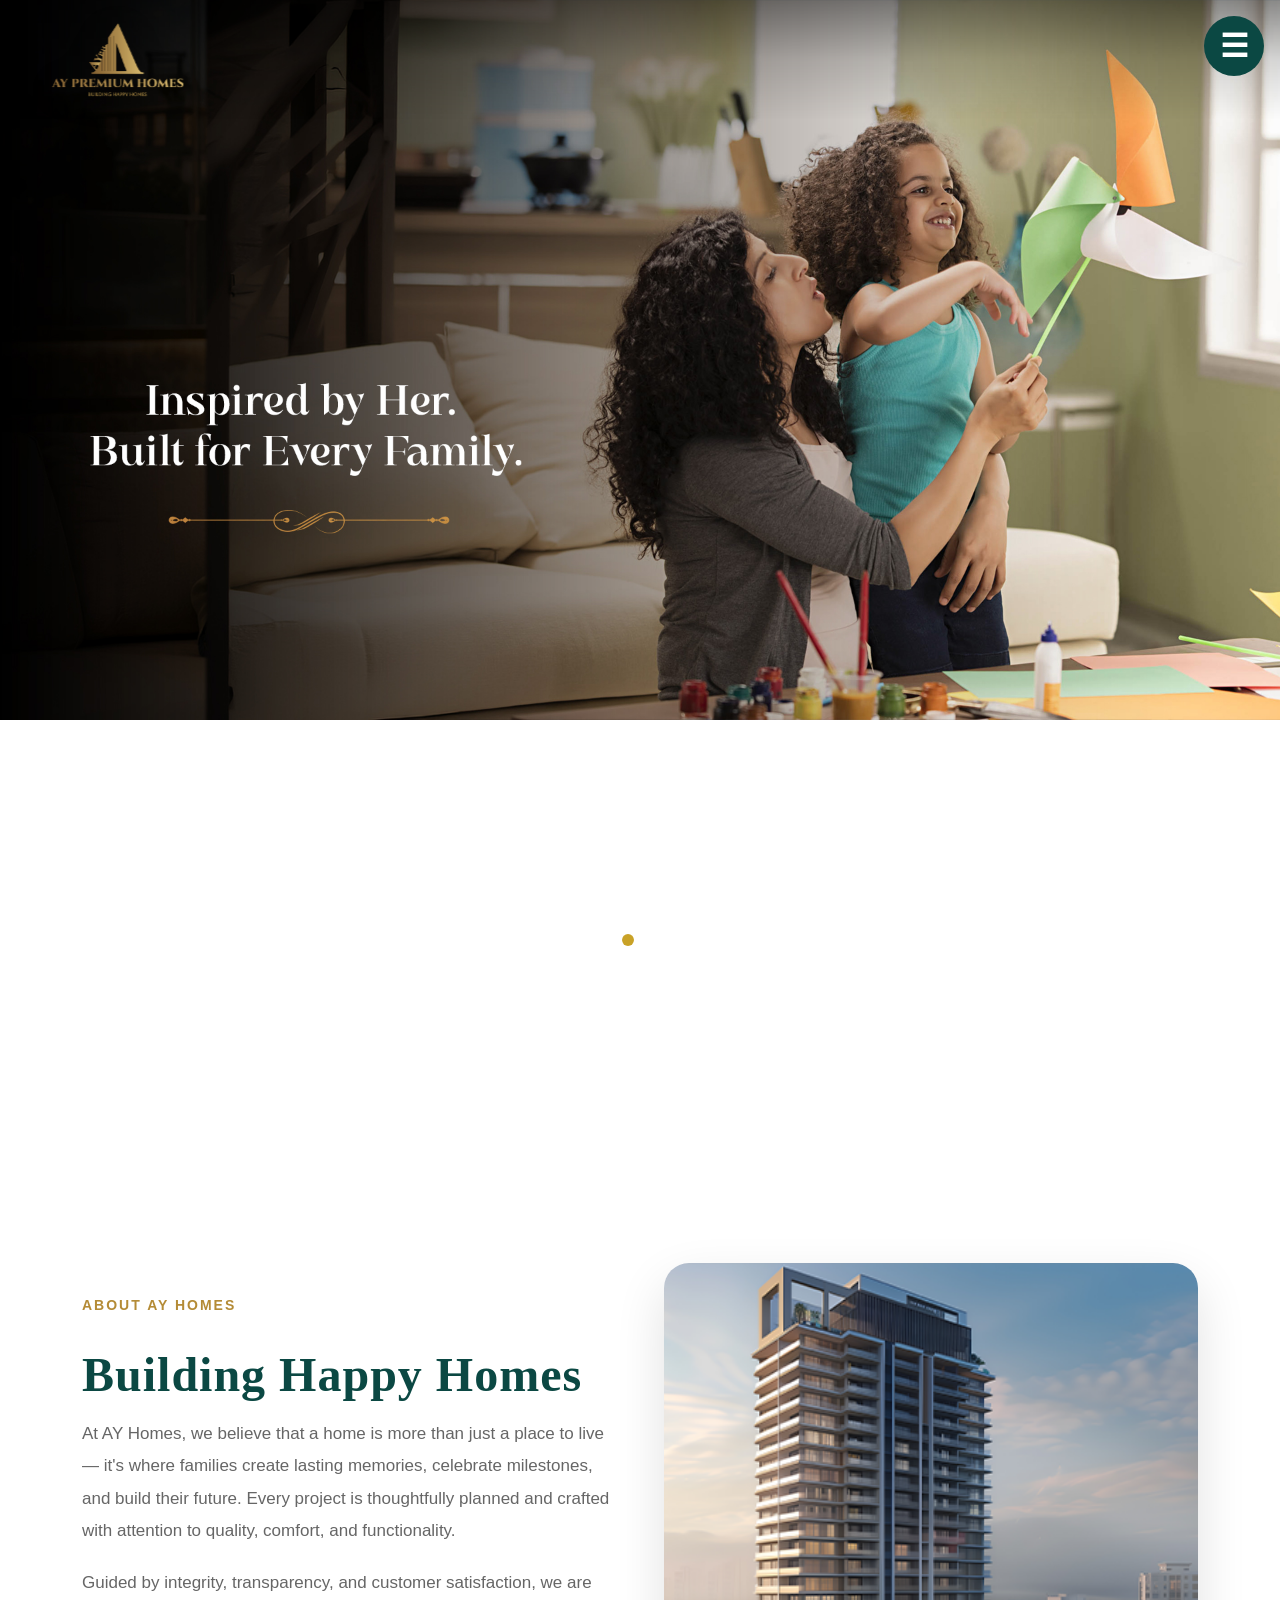
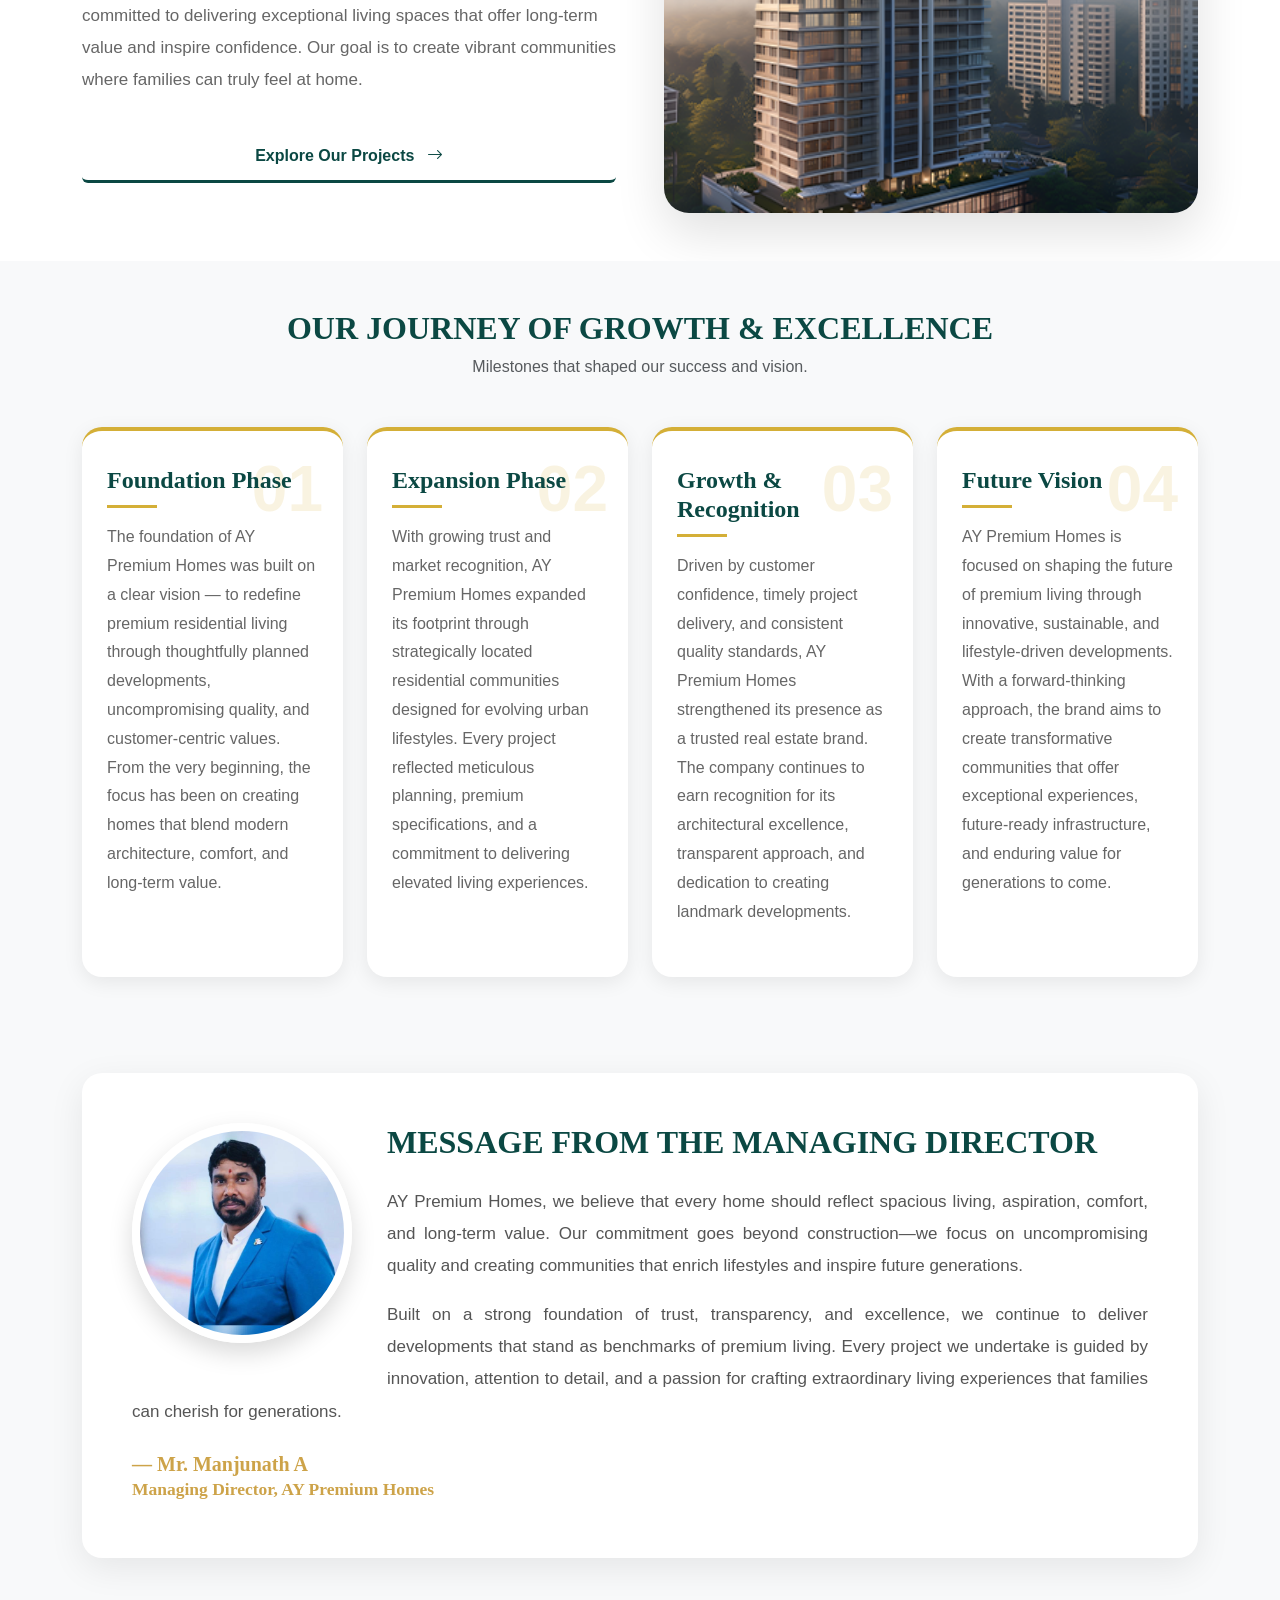
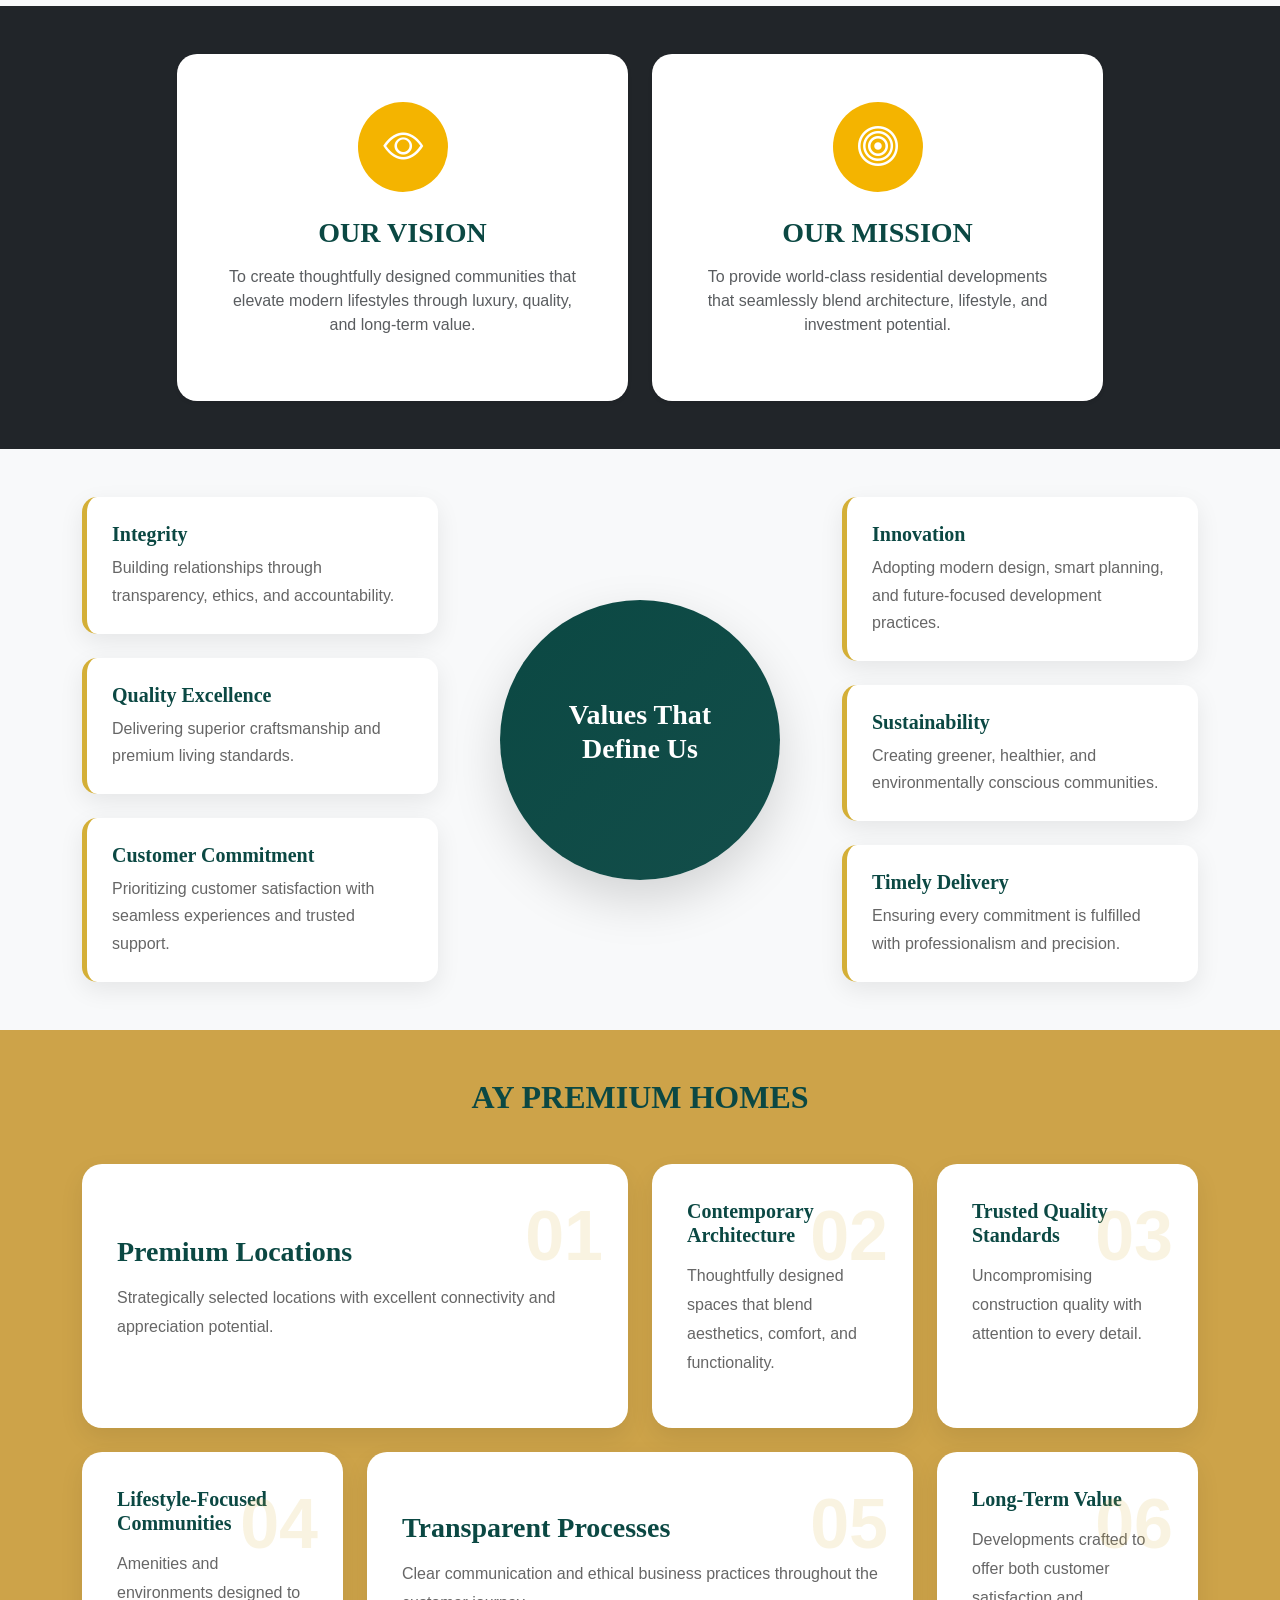
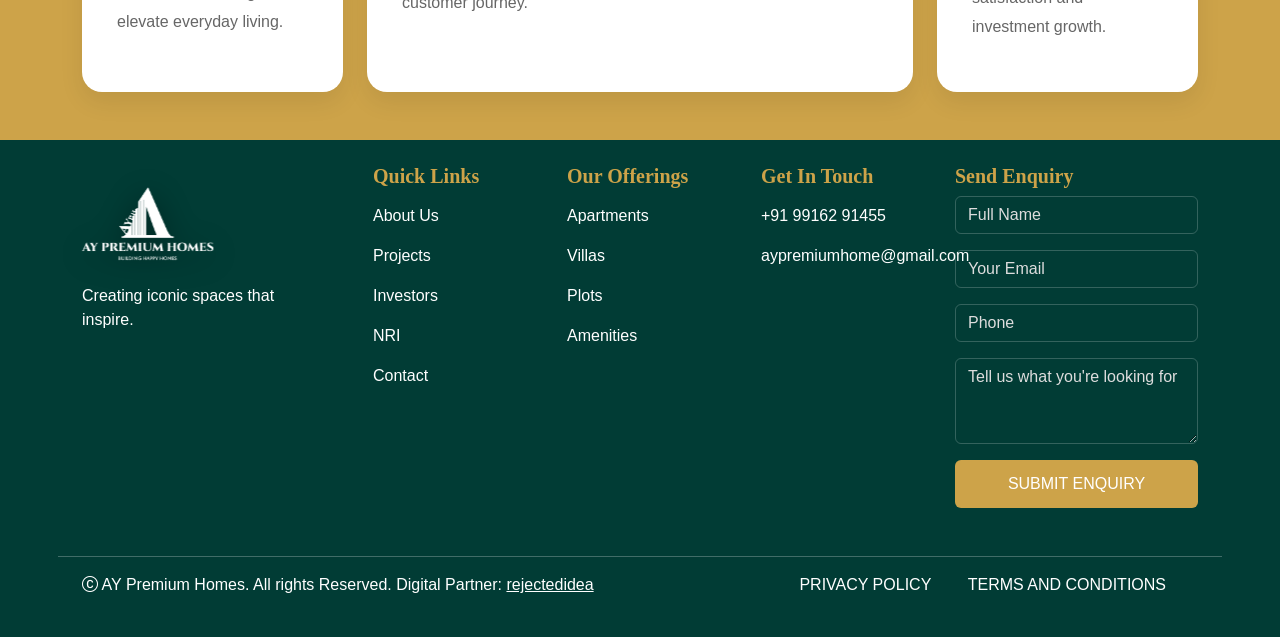
==== commit 4b6aceb6: "removed unecessory files, updated button style, carousel for all the pages" ====
--- a/aboutus.html
+++ b/aboutus.html
@@ -15,23 +15,47 @@
 <body>
   <div id="header"></div>
 
-  <div class="overlay"></div>
+  <section data-aos="zoom-out">
+
+    <div id="heroCarousel" class="hero-carousel carousel slide" data-bs-ride="carousel">
+
+  <!-- Dots -->
+  <div class="carousel-indicators">
+    <button type="button" data-bs-target="#heroCarousel" data-bs-slide-to="0"
+      class="active" aria-current="true" aria-label="Slide 1"></button>
+
+    <button type="button" data-bs-target="#heroCarousel" data-bs-slide-to="1"
+      aria-label="Slide 2"></button>
+
+    <!-- <button type="button" data-bs-target="#heroCarousel" data-bs-slide-to="2"
+      aria-label="Slide 3"></button> -->
+  </div>
+
+  <!-- Slides -->
+  <div class="carousel-inner">
+    <div class="carousel-item active">
+      <img src="./images/HomePageSection/ABoutUs.jpg" class="img-fluid d-block w-100" alt="Image 1">
+    </div>
+
+    <div class="carousel-item">
+      <img src="./images/HomePageSection/AboutUsCopy.jpg" class="img-fluid d-block w-100" alt="Image 2">
+    </div>
+
+  </div>
+</div>
+
+  </section>
+
+  <!-- <div class="overlay"></div>
   <section class="about-section">
     <div class="container position-relative">
       <div class="row align-items-center min-vh-100">
-        <!-- <div class="col-lg-6 text-content pt-5 pt-lg-7 pb-5 pb-lg-7 ">
-          <h1 data-aos="zoom-in" data-aos-delay="100">
-            BUILDING HAPPY<span> HOMES</span>
-          </h1>
-          <div class="gold-line" data-aos="zoom-in" data-aos-delay="200"></div>
-        </div> -->
-
-
+    
         <div class="col-lg-6"></div>
       </div>
     </div>
   </section>
-  
+   -->
  <!-- // about us content -->
 
  <!-- Full Width Hero Statement -->
@@ -39,7 +63,7 @@
 <!-- ==========================
      Building Happy Homes
 ========================== -->
-<section class="building-homes py-5">
+<section class="building-homes py-5" data-aos="fade-up">
     <div class="container">
 
         <div class="row align-items-center g-5">
@@ -108,7 +132,7 @@
     </div>
 </section> -->
 
-  <section class="py-5 bg-light">
+  <section class="py-5 bg-light" data-aos="fade-up">
     <div class="container">
 
         <div class="text-center mb-5">
@@ -121,7 +145,7 @@
         <div class="row g-4">
 
             <!-- Phase 1 -->
-            <div class="col-lg-3 col-md-6">
+            <div class="col-lg-3 col-md-6" data-aos="fade-up" data-aos-delay="100">
                 <div class="journey-card">
                     <span class="phase-no">01</span>
                     <h4>Foundation Phase</h4>
@@ -132,7 +156,7 @@
             </div>
 
             <!-- Phase 2 -->
-            <div class="col-lg-3 col-md-6">
+            <div class="col-lg-3 col-md-6" data-aos="fade-up" data-aos-delay="200">
                 <div class="journey-card">
                     <span class="phase-no">02</span>
                     <h4>Expansion Phase</h4>
@@ -143,7 +167,7 @@
             </div>
 
             <!-- Phase 3 -->
-            <div class="col-lg-3 col-md-6">
+            <div class="col-lg-3 col-md-6" data-aos="fade-up" data-aos-delay="300">
                 <div class="journey-card">
                     <span class="phase-no">03</span>
                     <h4>Growth & Recognition</h4>
@@ -154,7 +178,7 @@
             </div>
 
             <!-- Phase 4 -->
-            <div class="col-lg-3 col-md-6">
+            <div class="col-lg-3 col-md-6" data-aos="fade-up" data-aos-delay="400">
                 <div class="journey-card">
                     <span class="phase-no">04</span>
                     <h4>Future Vision</h4>
@@ -197,7 +221,7 @@
   </section> -->
 
 
-  <section class="md-message py-5">
+  <section class="md-message py-5" data-aos="fade-up">
     <div class="container">
 
         <div class="message-card">
@@ -237,7 +261,7 @@
 </section>
 
 
-  <section class="py-5 visionSection">
+  <section class="py-5 visionSection" data-aos="fade-up">
     <div class="container">
 
         <!-- <div class="text-center mb-5">
@@ -288,7 +312,7 @@
     </div>
 </section>
 
-<section class="values-section py-5">
+<section class="values-section py-5" data-aos="fade-up">
     <div class="container">
 
         <!-- <div class="text-center mb-5">
@@ -299,25 +323,25 @@
         <div class="row align-items-center">
 
             <!-- Left Side -->
-            <div class="col-lg-4">
+            <div class="col-lg-4" data-aos="fade-up" data-aos-delay="100">
                 <div class="value-card mb-4">
                     <h5>Integrity</h5>
                     <p>Building relationships through transparency, ethics, and accountability.</p>
                 </div>
 
-                <div class="value-card mb-4">
+                <div class="value-card mb-4" data-aos="fade-up" data-aos-delay="200">
                     <h5>Quality Excellence</h5>
                     <p>Delivering superior craftsmanship and premium living standards.</p>
                 </div>
 
-                <div class="value-card">
+                <div class="value-card" data-aos="fade-up" data-aos-delay="300">
                     <h5>Customer Commitment</h5>
                     <p>Prioritizing customer satisfaction with seamless experiences and trusted support.</p>
                 </div>
             </div>
 
             <!-- Center Circle -->
-            <div class="col-lg-4 text-center">
+            <div class="col-lg-4 text-center" data-aos="fade-up" data-aos-delay="300">
                 <div class="center-circle">
                     <h3 class="text-white">Values That Define Us</h3>
                     <!-- <p>Building Trust.<br>Creating Excellence.</p> -->
@@ -325,19 +349,19 @@
             </div>
 
             <!-- Right Side -->
-            <div class="col-lg-4">
+            <div class="col-lg-4" >
                
-                <div class="value-card mb-4">
+                <div class="value-card mb-4" data-aos="fade-up" data-aos-delay="100">
                     <h5>Innovation</h5>
                     <p>Adopting modern design, smart planning, and future-focused development practices.</p>
                 </div>
 
-                <div class="value-card mb-4">
+                <div class="value-card mb-4" data-aos="fade-up" data-aos-delay="200">
                     <h5>Sustainability</h5>
                     <p>Creating greener, healthier, and environmentally conscious communities.</p>
                 </div>
 
-                 <div class="value-card ">
+                 <div class="value-card " data-aos="fade-up" data-aos-delay="300">
                     <h5>Timely Delivery</h5>
                     <p>Ensuring every commitment is fulfilled with professionalism and precision.</p>
                 </div>
@@ -349,7 +373,7 @@
     </div>
 </section>
 
-<section class="why-choose-us py-5">
+<section class="why-choose-us py-5" data-aos="fade-up">
     <div class="container">
 
         <div class="text-center mb-5">
--- a/styles/aboutus.css
+++ b/styles/aboutus.css
@@ -1,13 +1,14 @@
 /* aboutus page */
-
+/* 
 .about-section{
     position: relative;
     min-height: 100vh;
     background: url('../images/HomePageSection/ABoutUs.jpg') center center/cover no-repeat;
-}
+} */
 
 .visionSection {
-    min-height: 70vh;
+    /* min-height: 70vh; */
+    background-color: #212529;
     /* background: url("../images/HomePageSection/ProjectPageBanner.jpg") center center/cover no-repeat; */
 }
 
--- a/styles/style.css
+++ b/styles/style.css
@@ -665,6 +665,11 @@
     height: 55px;
     font-size: 24px;
   }
+
+  .hero-carousel,
+    .carousel-item {
+        height: 37vh;
+    }
 }
 
 @media (min-width: 992px) {
@@ -678,6 +683,10 @@
   .hero-section {
     height: 900px; /* Desktop */
   }
+  
+.hero-carousel .carousel-inner .carousel-item {
+   height: 90vh;
+}
 }
 
 
@@ -899,15 +908,56 @@
     transition: color 0.4s ease;
     z-index: 1;
 }
+.gold-btn {
+    width: 100%;
+    position: relative;
+    padding: 12px 30px;
+    background: transparent;
+    color: #0B4843;
+    border: none;
+    border-bottom: 3px solid #0B4843;
+    font-weight: 600;
+    overflow: hidden;
+    transition: color 0.4s ease;
+    z-index: 1;
+}
 
 .gold-btn::before {
+    content: "";
+    position: absolute;
+    inset: 0;
+    left: -100%;
+    width: 100%;
+    height: 100%;
+    background: linear-gradient(
+        90deg,
+        #8d6a1e 0%,
+        #cda349 25%,
+        #f5e3a1 50%,
+        #cda349 75%,
+        #8d6a1e 100%
+    );
+    transition: left 0.45s ease;
+    z-index: -1;
+}
+
+.gold-btn:hover::before {
+    left: 0;
+}
+
+.gold-btn:hover {
+    color: #fff;
+    border-bottom-color: #cda349;
+}
+
+/* .gold-btn::before {
     content: "";
     position: absolute;
     top: 0;
     left: -100%;
     width: 100%;
     height: 100%;
-    background: #cda349; /* Gold */
+    background: #cda349; /* Gold 
     transition: left 0.4s ease;
     z-index: -1;
 }
@@ -919,4 +969,8 @@
 .gold-btn:hover {
     color: #fff;
     border-bottom-color: #cda349;
+} */
+
+.hero-carousel .carousel-inner .carousel-item {
+   height: 135vh;
 }
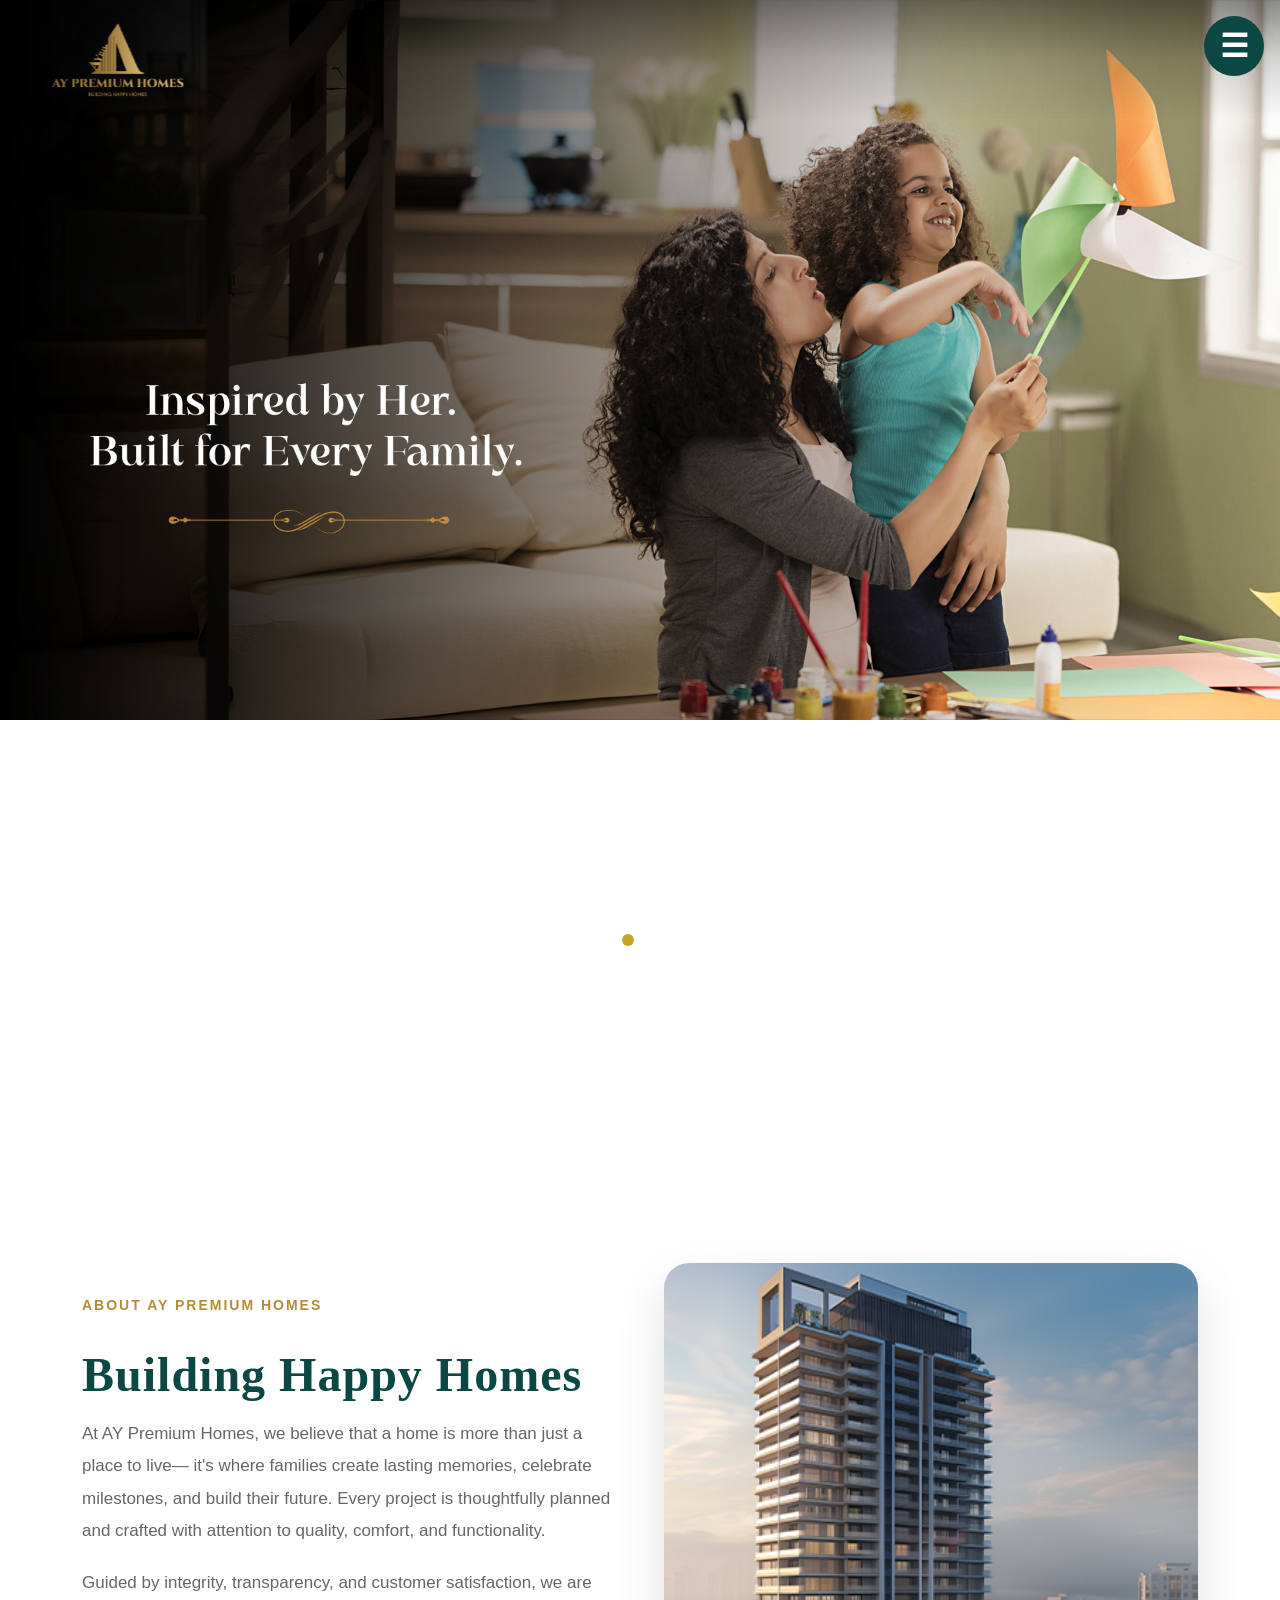
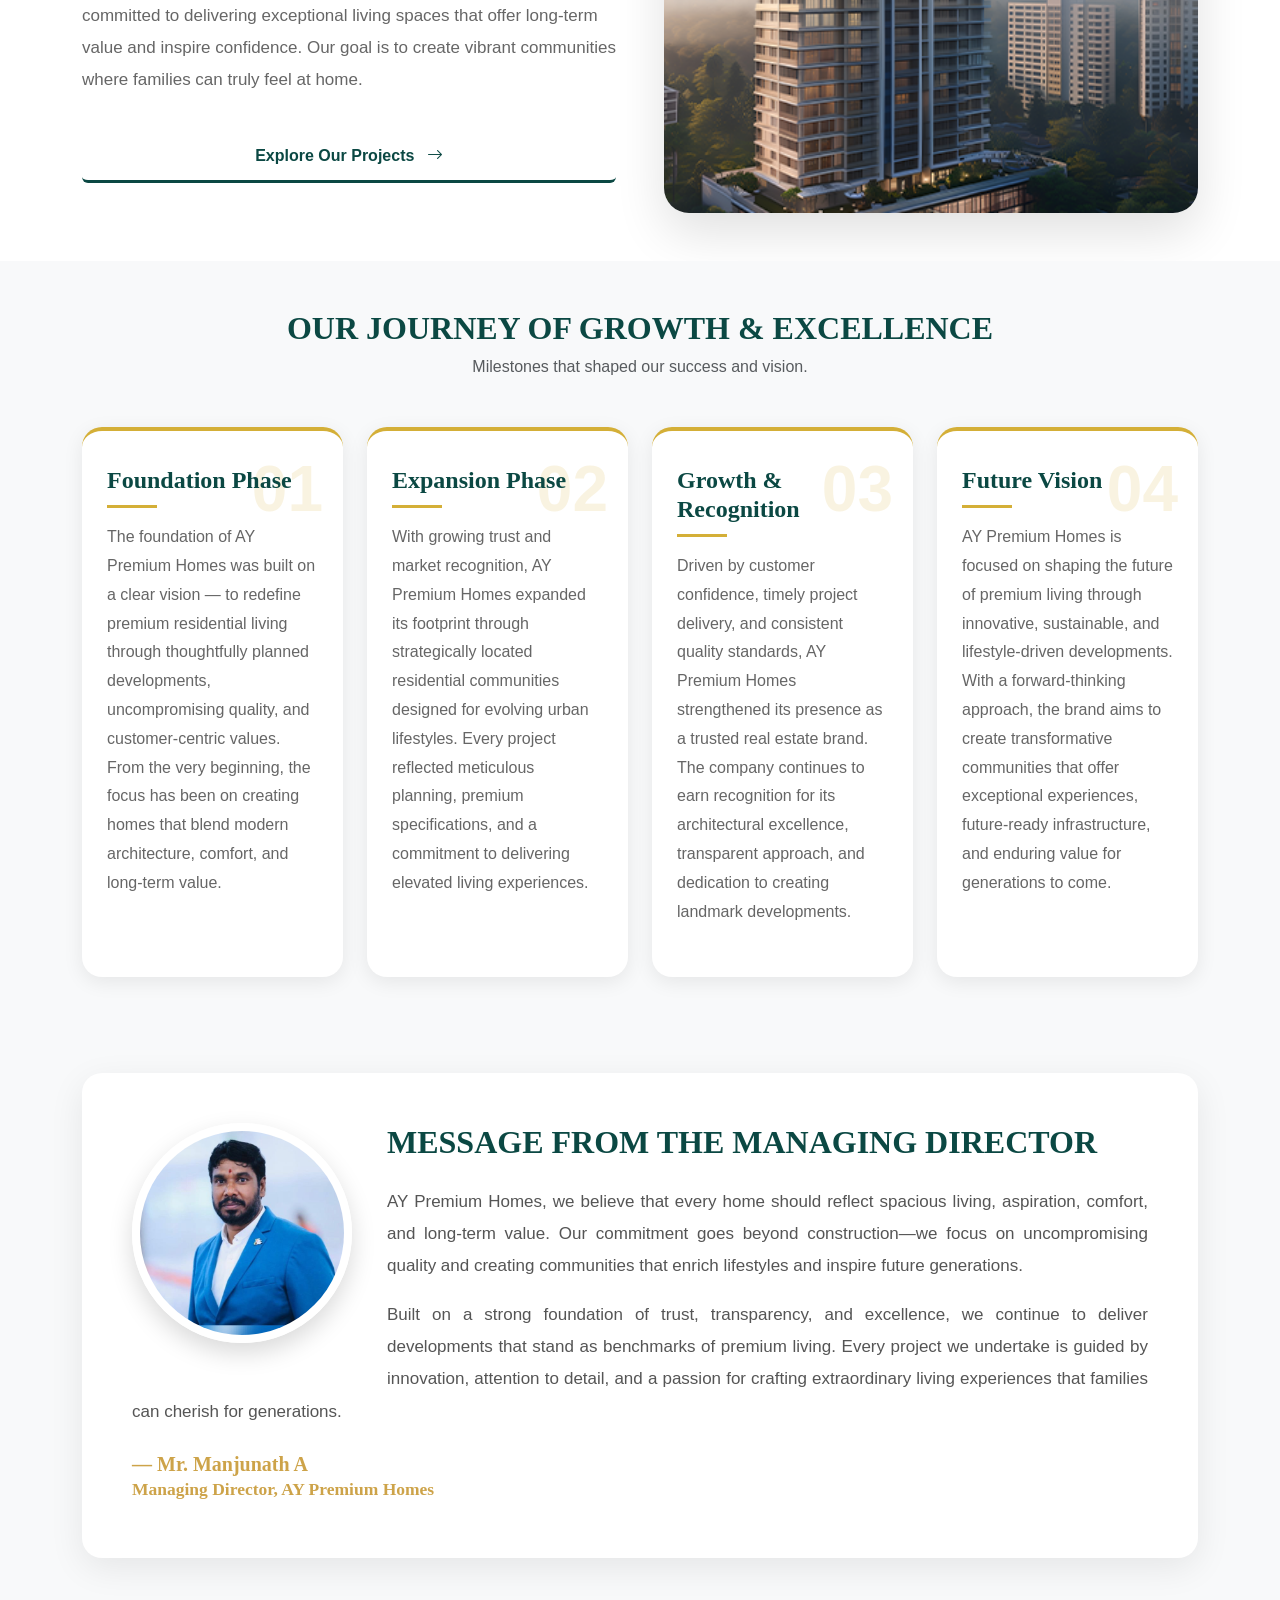
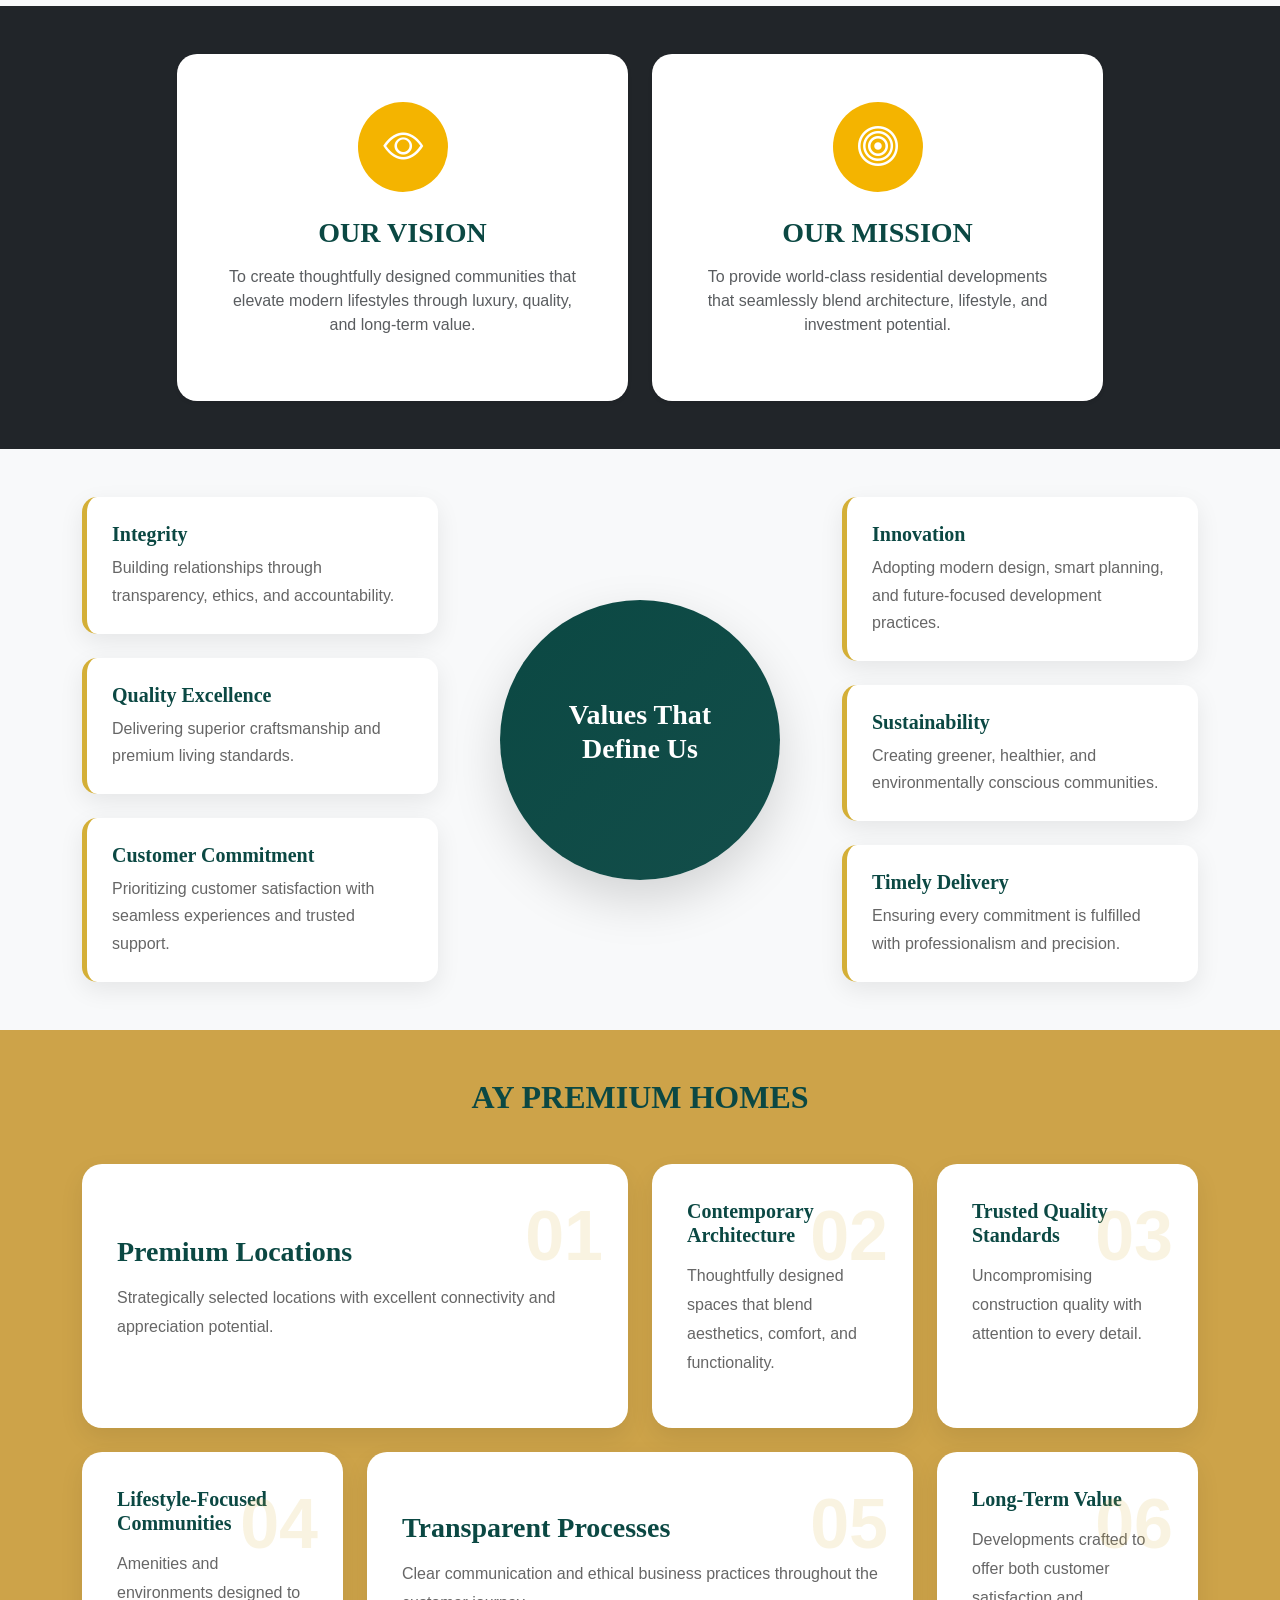
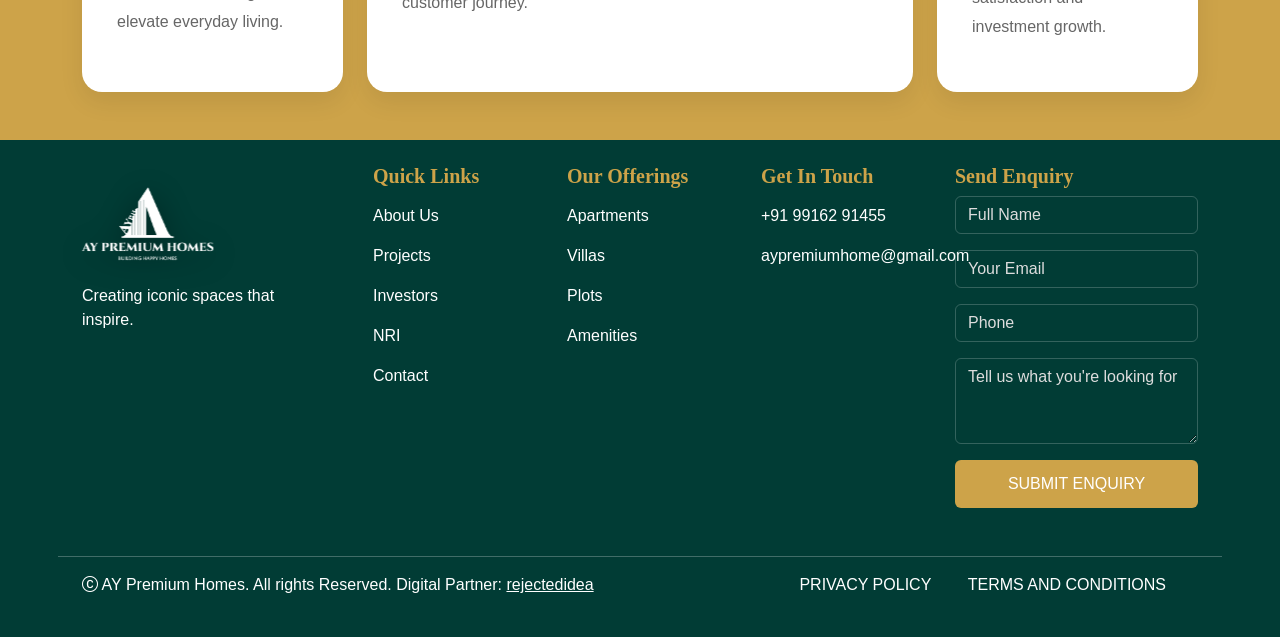
==== commit ad5811f7: "title has updated" ====
--- a/aboutus.html
+++ b/aboutus.html
@@ -72,7 +72,7 @@
             <div class="col-lg-6">
 
                 <span class="section-subtitle">
-                    ABOUT AY HOMES
+                    ABOUT AY PREMIUM HOMES
                 </span>
 
                 <h2 class="section-title">
@@ -80,7 +80,7 @@
                 </h2>
 
                 <p class="section-content">
-                    At AY Homes, we believe that a home is more than just a place to live—
+                    At AY Premium Homes, we believe that a home is more than just a place to live—
                     it's where families create lasting memories, celebrate milestones, and
                     build their future. Every project is thoughtfully planned and crafted
                     with attention to quality, comfort, and functionality.
